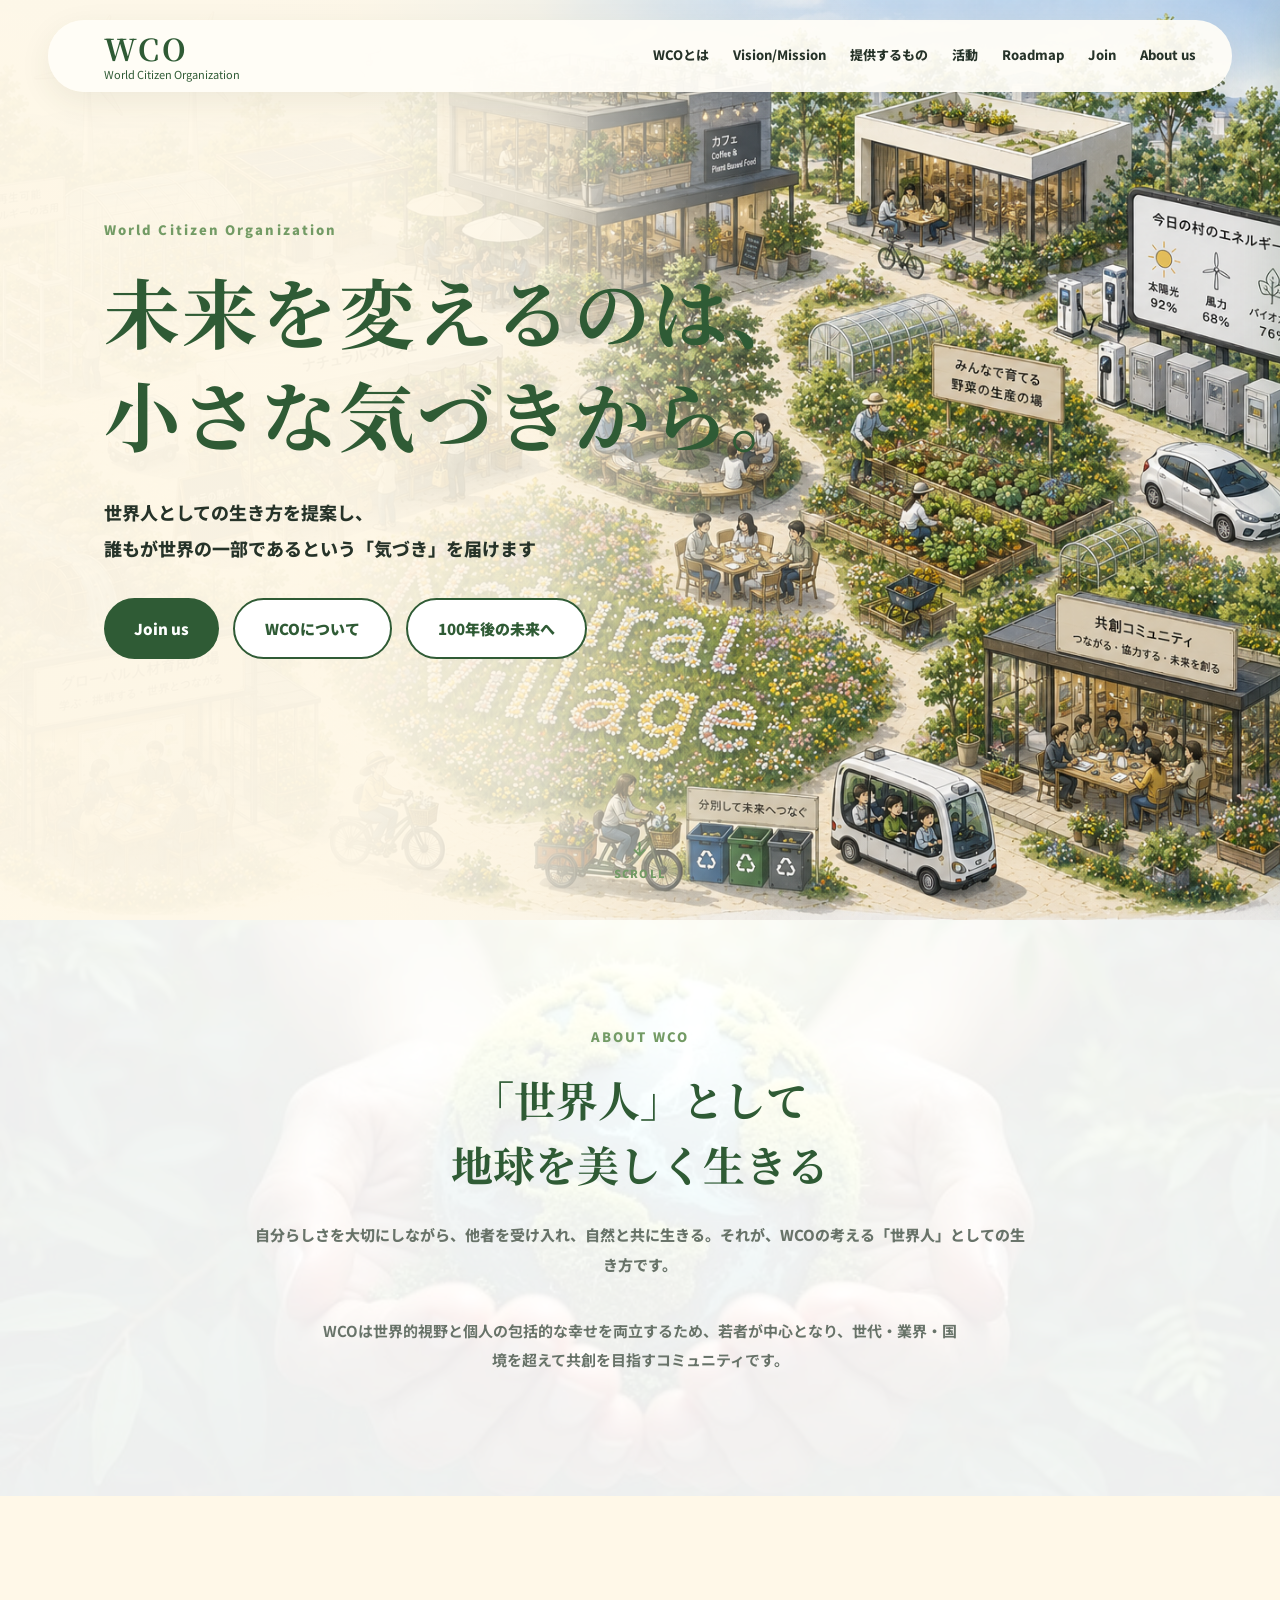
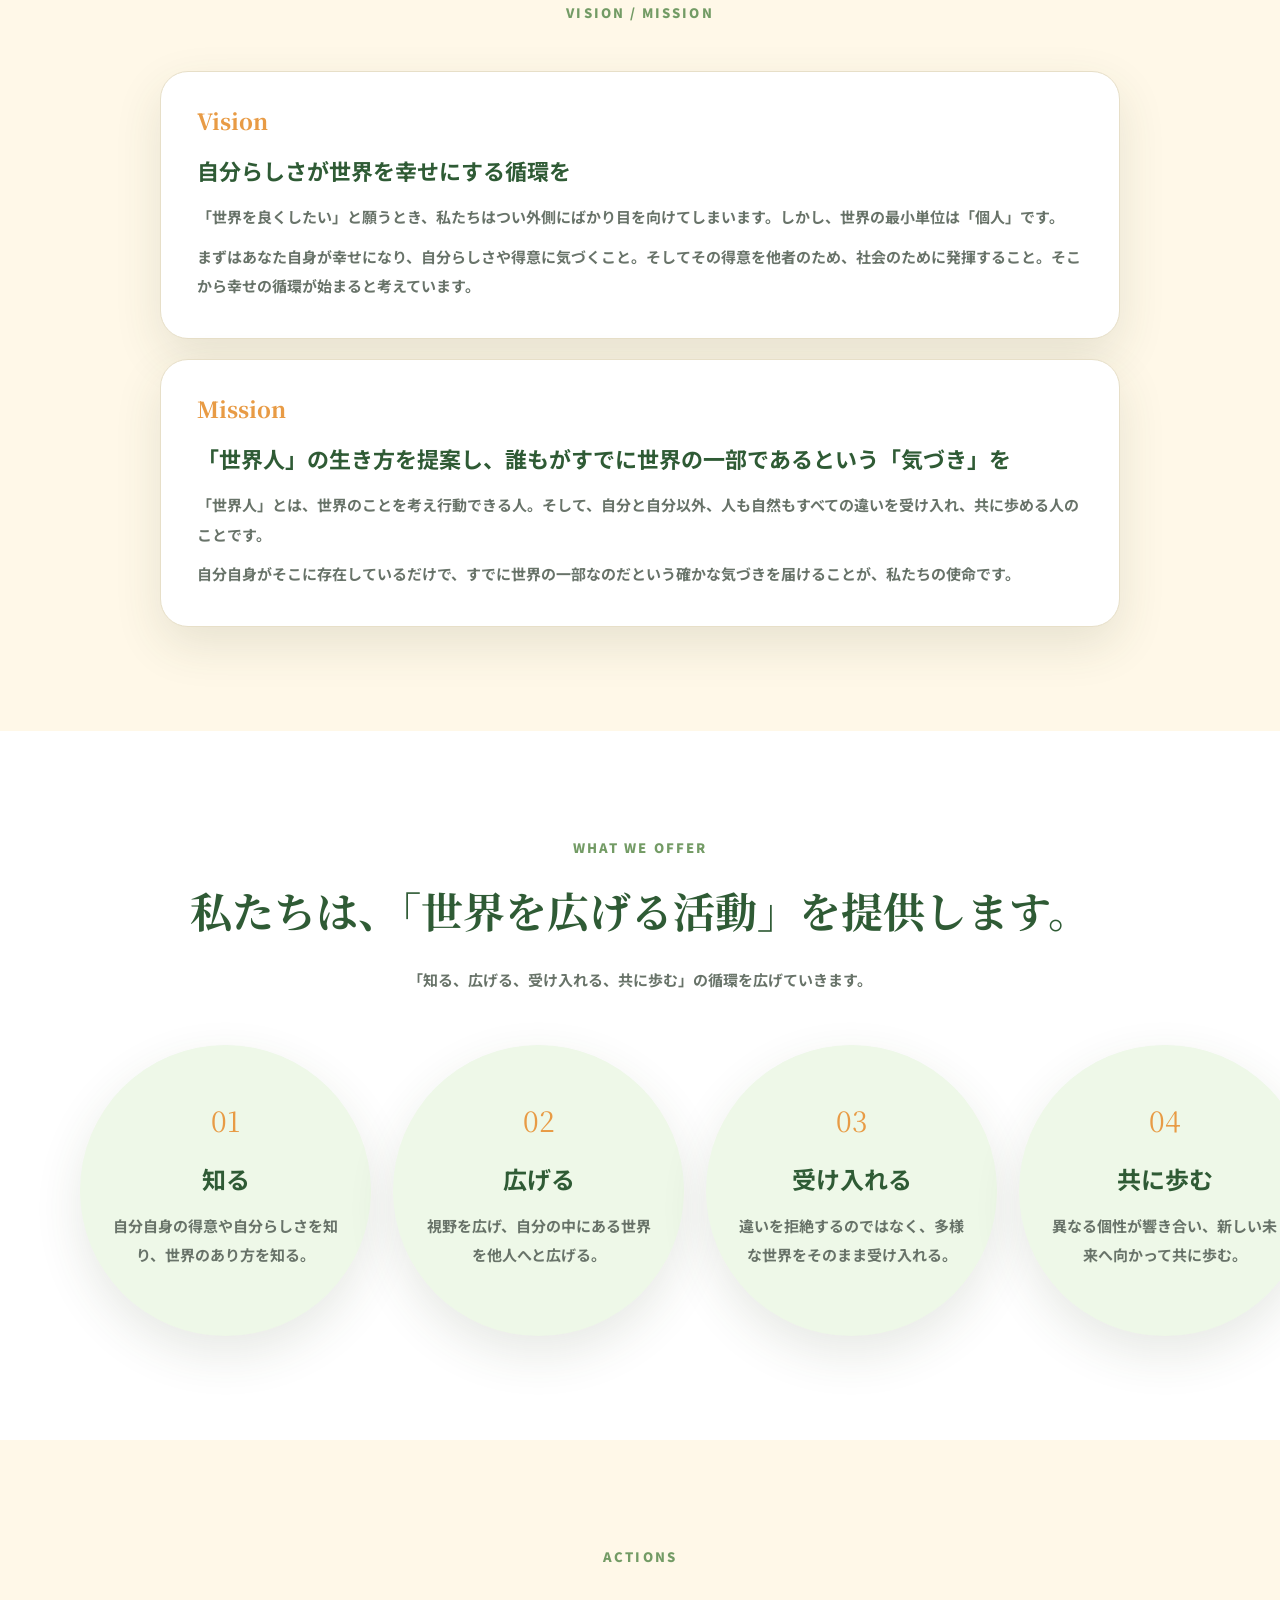
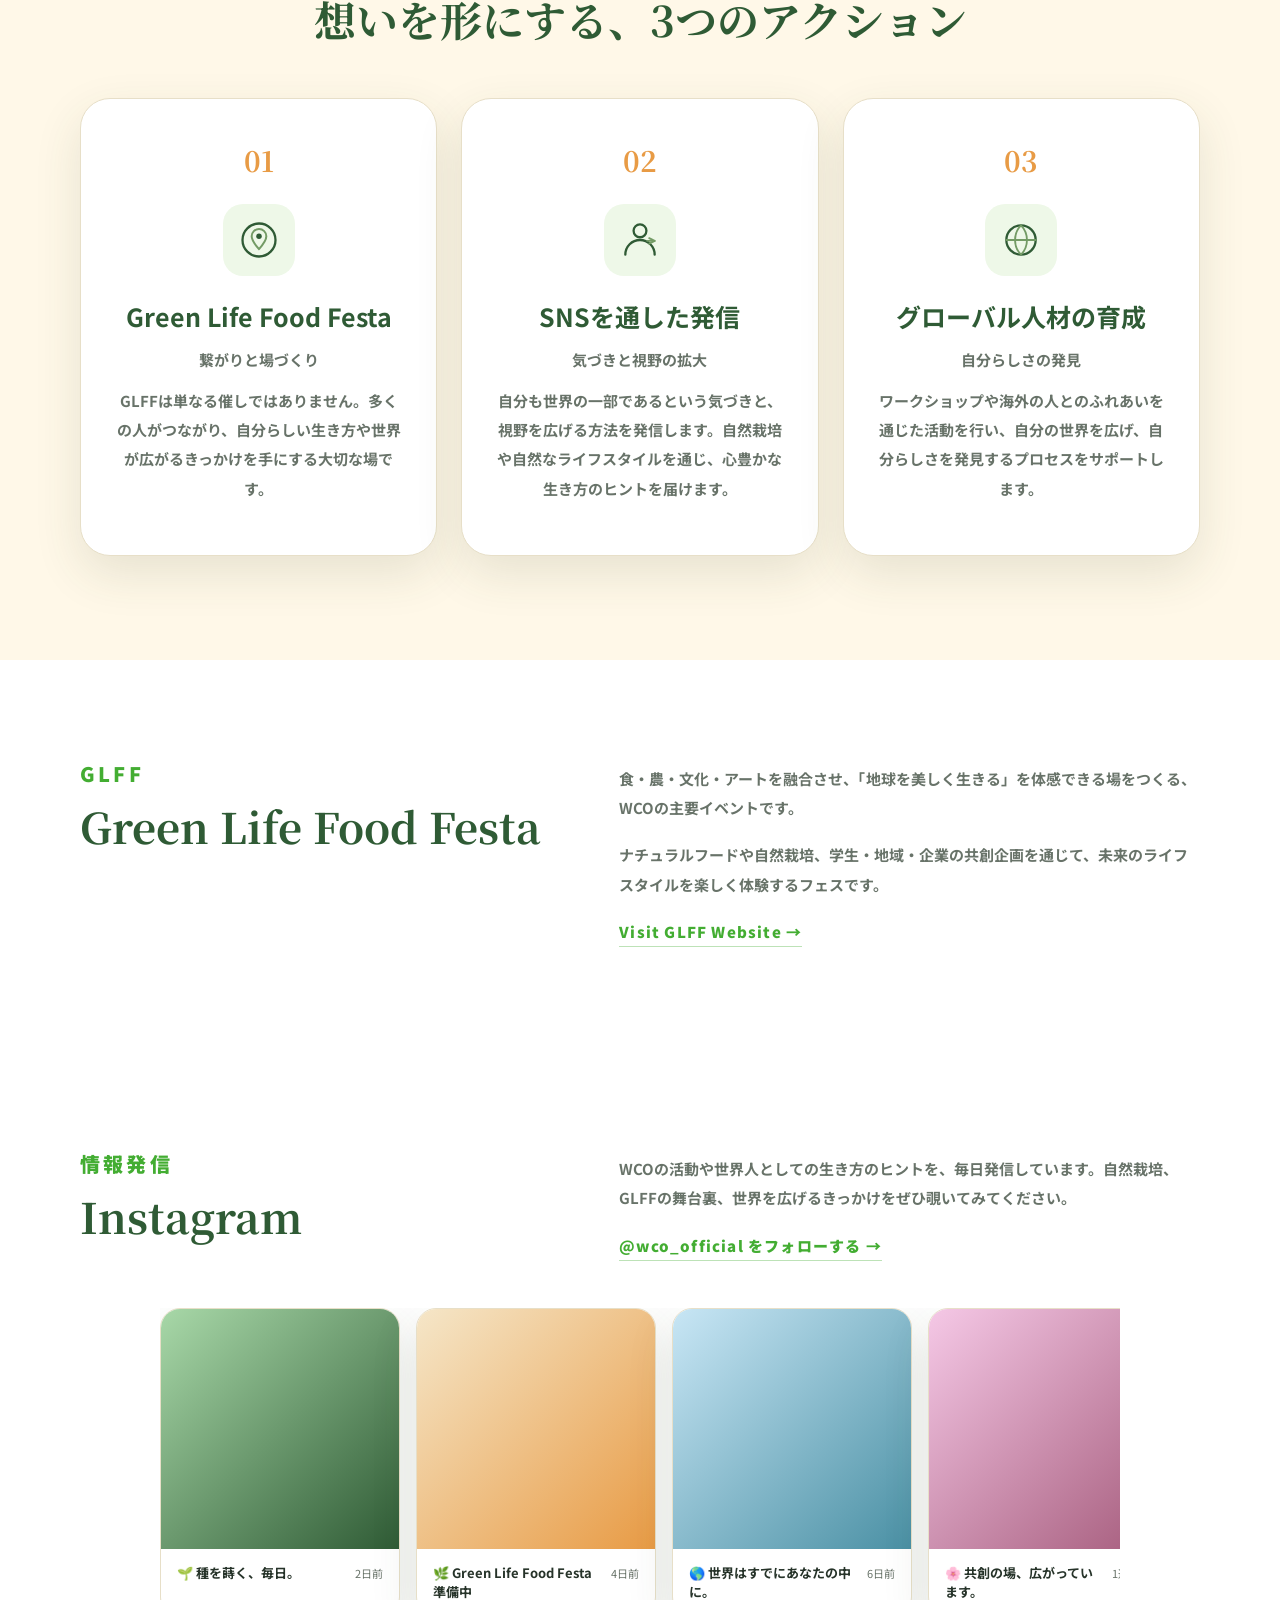
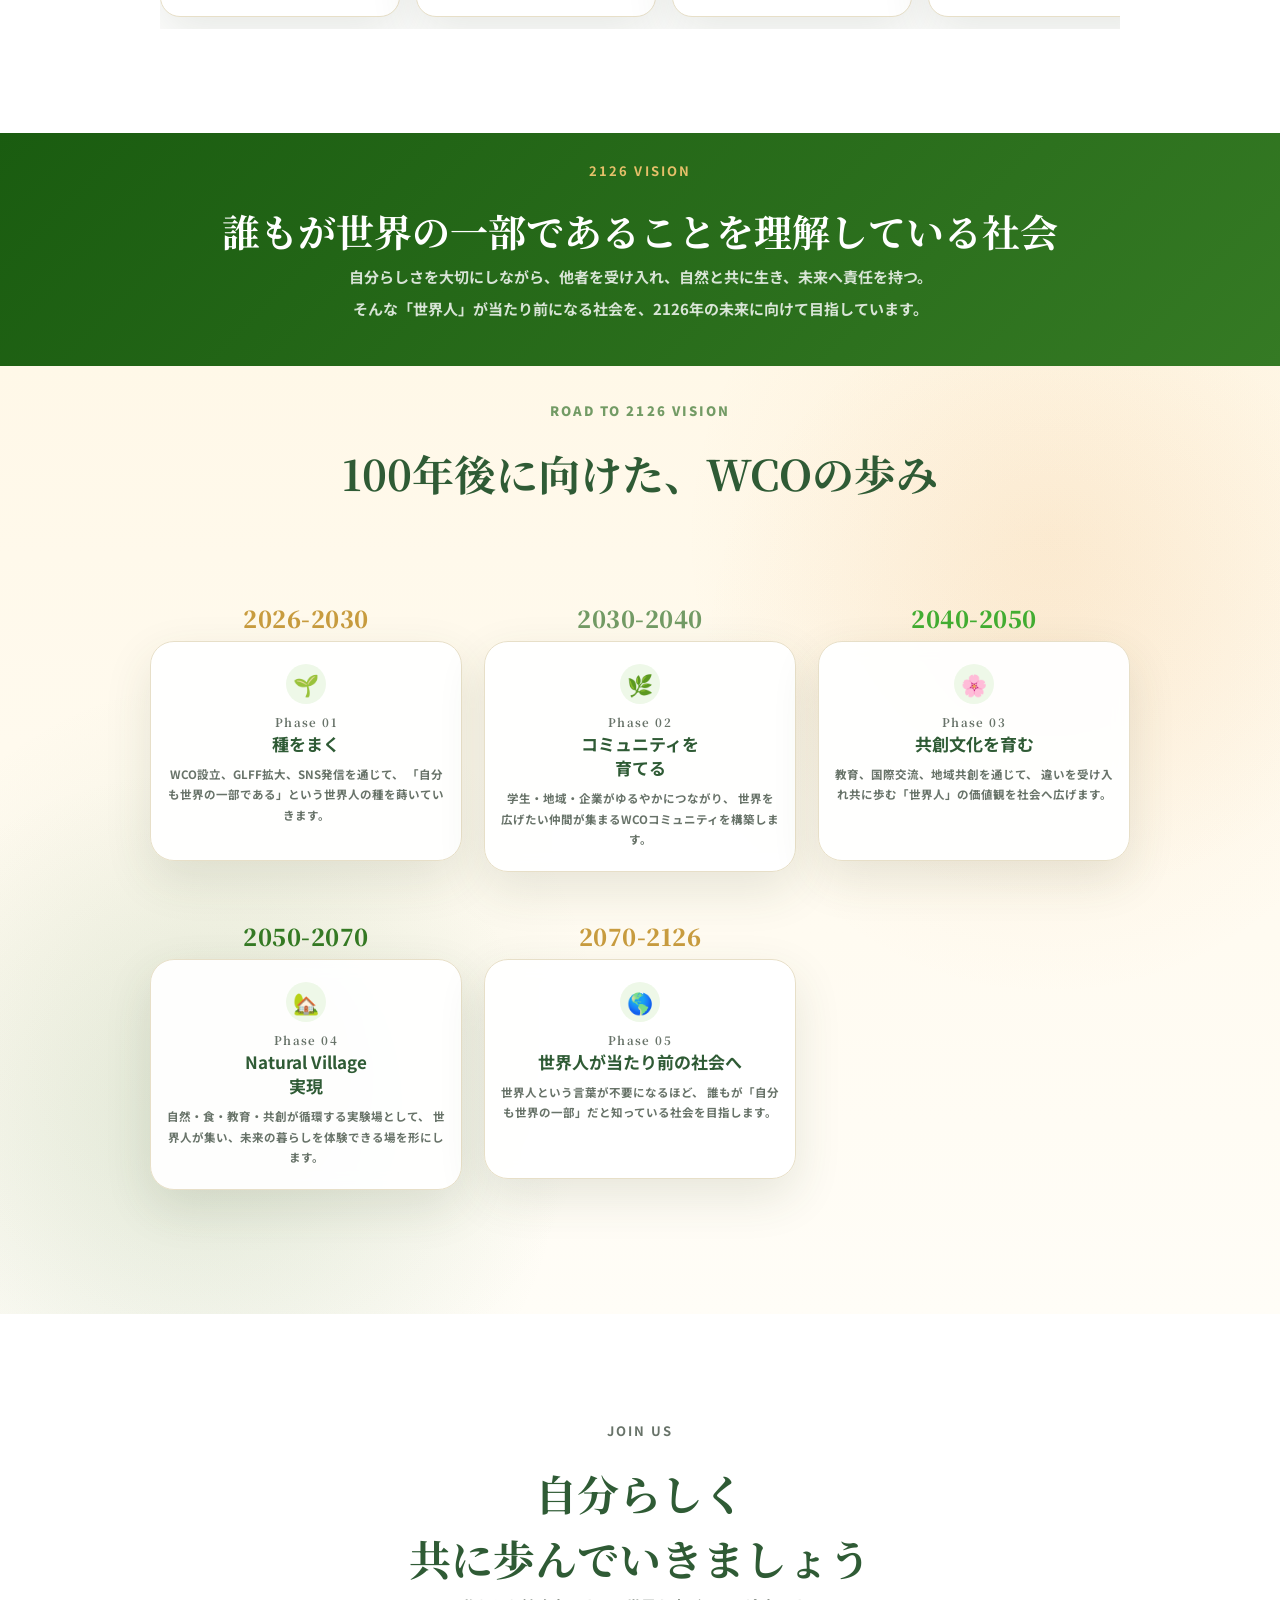
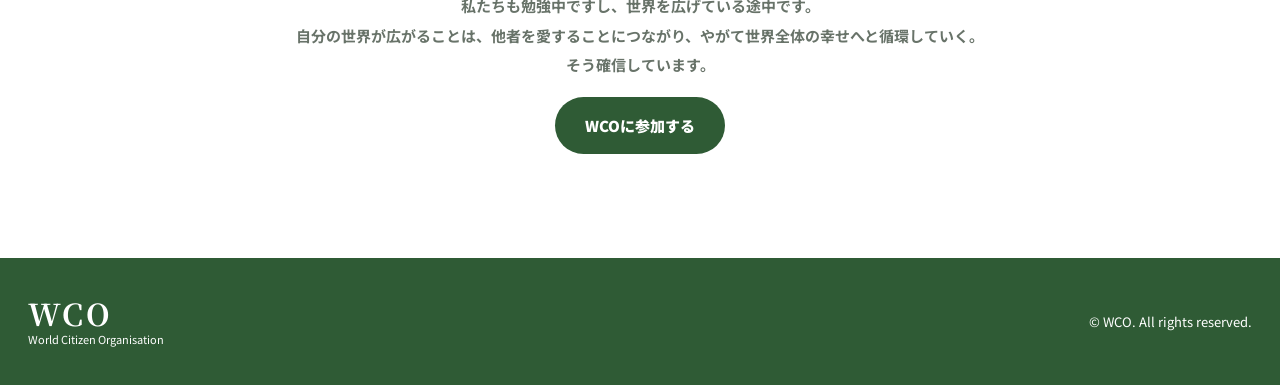
==== prod/index.html @ 05d3c308 "fix: JoinセクションのWCOに参加するボタンをmembership.htmlに修正 Co-Authored-By: Claude Sonnet 4.6 <noreply@anthropic.c" ====
<!DOCTYPE html>
<html lang="ja">
<head>
<meta charset="UTF-8"><meta name="viewport" content="width=device-width,initial-scale=1.0">
<title>一般社団法人WCO</title>
<link rel="preconnect" href="https://fonts.googleapis.com">
<link rel="preconnect" href="https://fonts.gstatic.com" crossorigin>
<link href="https://fonts.googleapis.com/css2?family=Noto+Sans+JP:wght@400;700;900&family=Noto+Serif+JP:wght@400;700;900&display=swap" rel="stylesheet">
<link rel="stylesheet" href="style.css">
</head>
<body>
<div id="loader" role="status" aria-label="読み込み中">
  <div class="loader-inner">
    <div class="loader-wco">WCO</div>
    <div class="loader-tagline">World Citizen Organization</div>
    <div class="loader-track"><div class="loader-fill"></div></div>
  </div>
</div>
<header><div class="header-inner"><a class="brand"><b>WCO</b><span>World Citizen Organization</span></a><nav><a href="#about">WCOとは</a><a href="#mvv">Vision/Mission</a><a href="#cycle">提供するもの</a><a href="#actions">活動</a><a href="#road100">Roadmap</a><a href="#join">Join</a><a href="organization.html">About us</a></nav><button class="menu-btn" aria-label="メニューを開く" onclick="toggleMenu()"><span></span><span></span><span></span></button></div></header>
<div class="side-overlay" onclick="toggleMenu()"></div>
<aside class="side-menu">
  <button class="side-close" aria-label="閉じる" onclick="toggleMenu()">✕</button>
  <div class="side-brand"><b>WCO</b><span>World Citizen Organisation</span></div>
  <nav class="side-nav">
    <a href="#about" onclick="toggleMenu()">WCOとは</a>
    <a href="#mvv" onclick="toggleMenu()">Vision / Mission</a>
    <a href="#cycle" onclick="toggleMenu()">提供するもの</a>
    <a href="#actions" onclick="toggleMenu()">活動</a>
    <a href="#road100" onclick="toggleMenu()">Roadmap</a>
    <a href="#join" onclick="toggleMenu()">Join</a>
    <a href="organization.html" onclick="toggleMenu()">About us</a>
    <a href="membership.html" class="side-join-btn">Join us →</a>
  </nav>
</aside>
<main>
<section class="hero"><div class="hero-bg"></div><div class="hero-content"><p class="eyebrow hero-anim" style="animation-delay:.1s">World Citizen Organization</p><h1 class="hero-anim" style="animation-delay:.3s">未来を変えるのは、<br>小さな気づきから。</h1><p class="lead hero-anim" style="animation-delay:.55s">世界人としての生き方を提案し、<br>誰もが世界の一部であるという「気づき」を届けます</p><div class="hero-actions hero-anim" style="animation-delay:.75s"><a class="btn primary" href="membership.html">Join us</a><a class="btn secondary" href="#about">WCOについて</a><a class="btn secondary" href="#vision2125">100年後の未来へ</a></div></div>
<div class="scroll-hint" aria-hidden="true"><svg viewBox="0 0 20 20" fill="none" xmlns="http://www.w3.org/2000/svg"><path d="M10 4v12M5 11l5 5 5-5" stroke="currentColor" stroke-width="2" stroke-linecap="round" stroke-linejoin="round"/></svg>SCROLL</div></section>

<section id="about" class="section about"><div class="container narrow"><p class="label center fade-up">ABOUT WCO</p><h2 class="center-title fade-up" data-delay="1">「世界人」として<br>地球を美しく生きる</h2><p class="about-sub fade-up" data-delay="2">自分らしさを大切にしながら、他者を受け入れ、自然と共に生きる。それが、WCOの考える「世界人」としての生き方です。</p><div class="about-body text fade-up" data-delay="3"><p>WCOは世界的視野と個人の包括的な幸せを両立するため、若者が中心となり、世代・業界・国境を超えて共創を目指すコミュニティです。</p></div></div></section>

<section id="mvv" class="section mvv"><div class="container"><p class="label center fade-up">VISION / MISSION</p><div class="mvv-grid">
<article class="fade-up" data-delay="1"><span>Vision</span><h3>自分らしさが世界を幸せにする循環を</h3><p>「世界を良くしたい」と願うとき、私たちはつい外側にばかり目を向けてしまいます。しかし、世界の最小単位は「個人」です。</p><p>まずはあなた自身が幸せになり、自分らしさや得意に気づくこと。そしてその得意を他者のため、社会のために発揮すること。そこから幸せの循環が始まると考えています。</p></article>
<article class="fade-up" data-delay="2"><span>Mission</span><h3>「世界人」の生き方を提案し、誰もがすでに世界の一部であるという「気づき」を</h3><p>「世界人」とは、世界のことを考え行動できる人。そして、自分と自分以外、人も自然もすべての違いを受け入れ、共に歩める人のことです。</p><p>自分自身がそこに存在しているだけで、すでに世界の一部なのだという確かな気づきを届けることが、私たちの使命です。</p></article>
</div></div></section>

<section id="cycle" class="section cycle"><div class="container"><p class="label center fade-up">WHAT WE OFFER</p><h2 class="center-title fade-up" data-delay="1">私たちは、「世界を広げる活動」を提供します。</h2><p class="center-lead fade-up" data-delay="2">「知る、広げる、受け入れる、共に歩む」の循環を広げていきます。</p><div class="cycle-grid">
<article class="fade-up" data-delay="1"><span>01</span><h3>知る</h3><p>自分自身の得意や自分らしさを知り、世界のあり方を知る。</p></article>
<article class="fade-up" data-delay="2"><span>02</span><h3>広げる</h3><p>視野を広げ、自分の中にある世界を他人へと広げる。</p></article>
<article class="fade-up" data-delay="3"><span>03</span><h3>受け入れる</h3><p>違いを拒絶するのではなく、多様な世界をそのまま受け入れる。</p></article>
<article class="fade-up" data-delay="4"><span>04</span><h3>共に歩む</h3><p>異なる個性が響き合い、新しい未来へ向かって共に歩む。</p></article>
</div></div></section>

<section id="actions" class="section actions"><div class="container"><p class="label center fade-up">ACTIONS</p><h2 class="center-title fade-up" data-delay="1">想いを形にする、3つのアクション</h2><div class="action-list">
<article class="fade-up" data-delay="1"><b>01</b><div class="action-icon"><svg viewBox="0 0 48 48" fill="none" xmlns="http://www.w3.org/2000/svg"><path d="M24 6C14.059 6 6 14.059 6 24s8.059 18 18 18 18-8.059 18-18S33.941 6 24 6z" stroke="#2f5b35" stroke-width="2.5"/><path d="M16 20c0-4.418 3.582-8 8-8s8 3.582 8 8c0 5-8 14-8 14S16 25 16 20z" stroke="#739b65" stroke-width="2.2" stroke-linejoin="round"/><circle cx="24" cy="20" r="3" fill="#2f5b35"/></svg></div><div><h3>Green Life Food Festa</h3><p class="sub">繋がりと場づくり</p><p>GLFFは単なる催しではありません。多くの人がつながり、自分らしい生き方や世界が広がるきっかけを手にする大切な場です。</p></div></article>
<article class="fade-up" data-delay="2"><b>02</b><div class="action-icon"><svg viewBox="0 0 48 48" fill="none" xmlns="http://www.w3.org/2000/svg"><circle cx="24" cy="14" r="7" stroke="#2f5b35" stroke-width="2.5"/><path d="M8 40c0-8.837 7.163-16 16-16s16 7.163 16 16" stroke="#2f5b35" stroke-width="2.5" stroke-linecap="round"/><path d="M34 22l6 3-6 3" stroke="#739b65" stroke-width="2" stroke-linecap="round" stroke-linejoin="round"/><path d="M40 25h-8" stroke="#739b65" stroke-width="2" stroke-linecap="round"/></svg></div><div><h3>SNSを通した発信</h3><p class="sub">気づきと視野の拡大</p><p>自分も世界の一部であるという気づきと、視野を広げる方法を発信します。自然栽培や自然なライフスタイルを通じ、心豊かな生き方のヒントを届けます。</p></div></article>
<article class="fade-up" data-delay="3"><b>03</b><div class="action-icon"><svg viewBox="0 0 48 48" fill="none" xmlns="http://www.w3.org/2000/svg"><circle cx="24" cy="24" r="16" stroke="#2f5b35" stroke-width="2.5"/><path d="M8 24h32M24 8c-4 4-6.5 9.7-6.5 16S20 36 24 40M24 8c4 4 6.5 9.7 6.5 16S28 36 24 40" stroke="#739b65" stroke-width="2" stroke-linecap="round"/></svg></div><div><h3>グローバル人材の育成</h3><p class="sub">自分らしさの発見</p><p>ワークショップや海外の人とのふれあいを通じた活動を行い、自分の世界を広げ、自分らしさを発見するプロセスをサポートします。</p></div></article>
</div></div></section>

<section id="glff" class="section glff"><div class="container split"><div class="fade-up"><p class="big">GLFF</p><h2>Green Life Food Festa</h2></div><div class="text fade-up" data-delay="1"><p>食・農・文化・アートを融合させ、「地球を美しく生きる」を体感できる場をつくる、WCOの主要イベントです。</p><p>ナチュラルフードや自然栽培、学生・地域・企業の共創企画を通じて、未来のライフスタイルを楽しく体験するフェスです。</p><a class="text-link" href="https://greenlifefoodfesta.com/" target="_blank" rel="noopener">Visit GLFF Website →</a></div></div></section>


<section id="instagram" class="section instagram">
  <div class="container split" style="margin-bottom:48px">
    <div class="fade-up">
      <p class="big">情報発信</p>
      <h2>Instagram</h2>
    </div>
    <div class="text fade-up" data-delay="1">
      <p>WCOの活動や世界人としての生き方のヒントを、毎日発信しています。自然栽培、GLFFの舞台裏、世界を広げるきっかけをぜひ覗いてみてください。</p>
      <a class="text-link" href="https://www.instagram.com/wco_official/" target="_blank" rel="noopener">@wco_official をフォローする →</a>
    </div>
  </div>
  <div class="container">
    <div class="insta-feed">

      <!-- ▼ LightWidget 本番用（ウィジェットID取得後にコメントアウトを外してデモを削除）
      <script src="https://cdn.lightwidget.com/widgets/lightwidget.js" integrity="sha384-9wInHiok811QaSQzII98YZ69BE3gST7Rq6dkvCZ7nbFAf8/DT1kviM49AFOUvkKt" crossorigin="anonymous"></script>
      <iframe src="//lightwidget.com/widgets/YOUR_WIDGET_ID.html" scrolling="no" allowtransparency="true" class="lightwidget-widget" style="width:100%;border:0;overflow:hidden;"></iframe>
      ▲ LightWidget 本番用 -->

      <!-- ▼ デモ表示（本番に切り替えたら削除） -->
      <div class="insta-demo">
        <div class="insta-carousel">
          <article class="insta-post" style="--bg:linear-gradient(135deg,#a8d8a8 0%,#2f5b35 100%)">
            <div class="insta-img"></div>
            <div class="insta-meta"><span>🌱 種を蒔く、毎日。</span><small>2日前</small></div>
          </article>
          <article class="insta-post" style="--bg:linear-gradient(135deg,#f5e6c8 0%,#e89b45 100%)">
            <div class="insta-img"></div>
            <div class="insta-meta"><span>🌿 Green Life Food Festa 準備中</span><small>4日前</small></div>
          </article>
          <article class="insta-post" style="--bg:linear-gradient(135deg,#c8e6f5 0%,#4a90a4 100%)">
            <div class="insta-img"></div>
            <div class="insta-meta"><span>🌎 世界はすでにあなたの中に。</span><small>6日前</small></div>
          </article>
          <article class="insta-post" style="--bg:linear-gradient(135deg,#f5c8e6 0%,#a45a7a 100%)">
            <div class="insta-img"></div>
            <div class="insta-meta"><span>🌸 共創の場、広がっています。</span><small>1週間前</small></div>
          </article>
          <article class="insta-post" style="--bg:linear-gradient(135deg,#e8f5c8 0%,#739b65 100%)">
            <div class="insta-img"></div>
            <div class="insta-meta"><span>🏡 Natural Village、構想中。</span><small>10日前</small></div>
          </article>
        </div>
      </div>
      <!-- ▲ デモ表示 -->

    </div>
  </div>
</section>



<section id="vision2125" class="vision2125"><div class="container narrow"><p class="label center fade-up">2126 VISION</p><h2 class="fade-up" data-delay="1">誰もが世界の一部であることを理解している社会</h2><p class="fade-up" data-delay="2">自分らしさを大切にしながら、他者を受け入れ、自然と共に生き、未来へ責任を持つ。<br>そんな「世界人」が当たり前になる社会を、2126年の未来に向けて目指しています。</p></div></section>

<section id="road100" class="section road100 tree-roadmap">
  <div class="container">
    <p class="label center fade-up">ROAD TO 2126 VISION</p>
    <h2 class="center-title fade-up" data-delay="1">100年後に向けた、WCOの歩み</h2>
    <p class="center-lead fade-up" data-delay="2">
      WCOは、世界人という考え方が特別ではなく、
      誰もが自然に世界とつながって生きる社会を目指します
    </p>

    <div class="tree-timeline phase5" aria-label="WCO Road to 2126 Vision">
      <div class="tree-trunk" aria-hidden="true"></div>

      <article class="tree-step seed fade-up" data-delay="1">
        <div class="tree-period">2026-2030</div>
        <div class="tree-card">
          <span class="tree-icon">🌱</span>
          <p class="tree-phase">Phase 01</p>
          <h3>種をまく</h3>
          <p>
            WCO設立、GLFF拡大、SNS発信を通じて、
            「自分も世界の一部である」という世界人の種を蒔いていきます。
          </p>
        </div>
      </article>

      <article class="tree-step sprout fade-up" data-delay="2">
        <div class="tree-period">2030-2040</div>
        <div class="tree-card">
          <span class="tree-icon">🌿</span>
          <p class="tree-phase">Phase 02</p>
          <h3>コミュニティを<br>育てる</h3>
          <p>
            学生・地域・企業がゆるやかにつながり、
            世界を広げたい仲間が集まるWCOコミュニティを構築します。
          </p>
        </div>
      </article>

      <article class="tree-step bloom fade-up" data-delay="3">
        <div class="tree-period">2040-2050</div>
        <div class="tree-card">
          <span class="tree-icon">🌸</span>
          <p class="tree-phase">Phase 03</p>
          <h3>共創文化を育む</h3>
          <p>
            教育、国際交流、地域共創を通じて、
            違いを受け入れ共に歩む「世界人」の価値観を社会へ広げます。
          </p>
        </div>
      </article>

      <article class="tree-step village fade-up" data-delay="4">
        <div class="tree-period">2050-2070</div>
        <div class="tree-card">
          <span class="tree-icon">🏡</span>
          <p class="tree-phase">Phase 04</p>
          <h3>Natural Village<br>実現</h3>
          <p>
            自然・食・教育・共創が循環する実験場として、
            世界人が集い、未来の暮らしを体験できる場を形にします。
          </p>
        </div>
      </article>

      <article class="tree-step fruit fade-up" data-delay="5">
        <div class="tree-period">2070-2126</div>
        <div class="tree-card">
          <span class="tree-icon">🌎</span>
          <p class="tree-phase">Phase 05</p>
          <h3>世界人が当たり前の社会へ</h3>
          <p>
            世界人という言葉が不要になるほど、
            誰もが「自分も世界の一部」だと知っている社会を目指します。
          </p>
        </div>
      </article>
    </div>
  </div>
</section>

<section id="join" class="section join"><div class="container narrow"><p class="label center fade-up">JOIN US</p><h2 class="fade-up" data-delay="1">自分らしく<br>共に歩んでいきましょう</h2><p>私たちも勉強中ですし、世界を広げている途中です。<br>自分の世界が広がることは、他者を愛することにつながり、やがて世界全体の幸せへと循環していく。<br>そう確信しています。</p><a href="membership.html" class="btn primary">WCOに参加する</a></div></section>
</main><footer><div class="brand"><b>WCO</b><span>World Citizen Organisation</span></div><p>© WCO. All rights reserved.</p></footer>
<script>
function toggleMenu(){
  const menu=document.querySelector('.side-menu');
  const overlay=document.querySelector('.side-overlay');
  const isOpen=menu.classList.toggle('open');
  overlay.classList.toggle('open',isOpen);
  document.body.style.overflow=isOpen?'hidden':'';
}

// Page loader
(function(){
  var MIN_MS = 2000;
  var start = Date.now();
  function hideLoader(){
    var elapsed = Date.now() - start;
    var wait = Math.max(0, MIN_MS - elapsed);
    setTimeout(function(){
      var el = document.getElementById('loader');
      if(el) el.classList.add('done');
    }, wait);
  }
  if(document.readyState === 'complete'){
    hideLoader();
  } else {
    window.addEventListener('load', hideLoader);
  }
})();

// Scroll fade-in
const fadeObserver=new IntersectionObserver((entries)=>{
  entries.forEach(e=>{
    if(e.isIntersecting){
      e.target.classList.add('visible');
      fadeObserver.unobserve(e.target);
    }
  });
},{threshold:0.1,rootMargin:'0px 0px -40px 0px'});
document.querySelectorAll('.fade-up').forEach(el=>fadeObserver.observe(el));
</script>
</body></html>
---- prod/style.css ----
@charset "UTF-8";:root{--green:#2f5b35;--green2:#739b65;--mint:#eef8e8;--cream:#fff8e8;--paper:#fffdf7;--orange:#e89b45;--text:#263329;--muted:#687369;--line:#e7dfc8;--shadow:0 18px 48px rgba(58,72,44,.12)}*{box-sizing:border-box}html{scroll-behavior:smooth;overflow-x:hidden}body{margin:0;overflow-x:hidden;color:var(--text);background:var(--paper);font-family:"Noto Sans JP","Hiragino Sans","Yu Gothic",sans-serif;font-size:15px;line-height:1.95}a{text-decoration:none;color:inherit}p{margin:0 0 18px}header{position:fixed;inset:0 0 auto;z-index:20;padding:20px 48px}.header-inner{max-width:1440px;margin:auto;height:72px;padding:0 36px 0 56px;border-radius:999px;background:rgba(255,253,247,.94);box-shadow:0 10px 32px rgba(45,60,36,.08);display:flex;align-items:center;justify-content:space-between}.brand{display:flex;flex-direction:column;line-height:1;color:var(--green)}.brand b{font-family:"Noto Serif JP","Hiragino Mincho ProN","Yu Mincho",serif;font-size:30px;letter-spacing:.08em}.brand span{font-size:11px;margin-top:6px}nav{display:flex;gap:24px;font-size:13px;font-weight:800}.hero{min-height:920px;padding-bottom:140px;position:relative;display:flex;align-items:center;overflow:hidden;background:var(--cream)}.hero-bg{position:absolute;right:0;top:0;bottom:0;width:100%;background:url("assets/hero.jpg") center/cover no-repeat}.hero-bg:after{content:"";position:absolute;inset:0;background:linear-gradient(90deg,rgba(255,248,232,.97) 0%,rgba(255,248,232,.96) 28%,rgba(255,248,232,.82) 42%,rgba(255,248,232,.15) 58%,rgba(255,248,232,0) 70%)}.hero-content{position:relative;z-index:2;width:min(760px,calc(100% - 48px));margin-left:max(104px,calc((100% - 1536px)/2 + 104px));padding-top:96px}.eyebrow,.label{color:var(--green2);font-weight:900;letter-spacing:.16em;font-size:13px}.hero h1{font-family:"Noto Serif JP","Hiragino Mincho ProN","Yu Mincho",serif;color:var(--green);font-size:76px;line-height:1.35;letter-spacing:.03em;margin:14px 0 28px}.lead{font-size:18px;font-weight:800;line-height:2;max-width:650px}.hero-actions{display:flex;gap:14px;flex-wrap:wrap;margin-top:32px}.btn{display:inline-flex;align-items:center;justify-content:center;border-radius:999px;padding:14px 30px;font-weight:900}.primary{background:var(--green);color:#fff}.secondary{background:#fff;color:var(--green);border:2px solid var(--green)}.section{padding:104px 24px}.container{max-width:1120px;margin:auto}.narrow{max-width:780px;text-align:center}.center{text-align:center}.center-title{text-align:center;font-family:"Noto Serif JP","Hiragino Mincho ProN","Yu Mincho",serif;color:var(--green);font-size:42px;line-height:1.55;margin:8px 0 22px}.center-lead{text-align:center;max-width:760px;margin:0 auto 50px;color:var(--muted);font-weight:700}.split{display:grid;grid-template-columns:.9fr 1.1fr;gap:64px;align-items:start}h2{font-family:"Noto Serif JP","Hiragino Mincho ProN","Yu Mincho",serif;color:var(--green);font-size:42px;line-height:1.55;margin:10px 0 0}.text{color:var(--muted);font-weight:700}.about,.cycle,.glff,.join,.instagram{background:#fff}.about{position:relative;overflow:hidden}.about::before{content:"";position:absolute;inset:0;background:url("assets/Earth.jpg") center/cover no-repeat;opacity:.07;z-index:0;pointer-events:none}.about .container{position:relative;z-index:1}.about-sub{text-align:center;font-size:15px;font-weight:800;color:var(--muted);line-height:2;margin:0 auto 36px}.about-body{max-width:640px;margin:0 auto;text-align:center}.about-body p{font-size:15px;font-weight:700;color:var(--muted)}.mvv,.actions,.road100{background:var(--cream)}.road100.section{padding-top:32px}.road100 .center-lead{margin-bottom:12px}.mvv-grid{display:grid;grid-template-columns:1fr;gap:20px;margin-top:46px;max-width:960px;margin-left:auto;margin-right:auto}.mvv-grid article{background:#fff;border:1px solid var(--line);border-radius:28px;padding:28px 36px;box-shadow:var(--shadow)}.mvv-grid span{color:var(--orange);font-family:"Noto Serif JP","Hiragino Mincho ProN","Yu Mincho",serif;font-size:22px;font-weight:800}.mvv-grid h3{color:var(--green);font-size:22px;line-height:1.6;margin:10px 0 14px}.mvv-grid p{color:var(--muted);font-weight:700;margin-bottom:10px}.cycle-grid{display:grid;grid-template-columns:repeat(4,1fr);gap:22px}.cycle-grid article{background:var(--mint);border-radius:50%;aspect-ratio:1;padding:34px 28px;display:flex;flex-direction:column;align-items:center;justify-content:center;text-align:center;box-shadow:var(--shadow)}.cycle-grid span,.action-list b{color:var(--orange);font-family:"Noto Serif JP","Hiragino Mincho ProN","Yu Mincho",serif;font-size:28px}.cycle-grid h3{color:var(--green);font-size:24px;margin:8px 0}.cycle-grid p{font-size:15px;color:var(--muted);font-weight:700}.action-list{display:grid;grid-template-columns:repeat(3,1fr);gap:24px;margin-top:46px}.action-list article{background:#fff;border:1px solid var(--line);border-radius:30px;padding:34px;display:flex;flex-direction:column;align-items:center;text-align:center;gap:16px;box-shadow:var(--shadow)}.action-icon{display:flex;align-items:center;justify-content:center;width:72px;height:72px;border-radius:20px;background:var(--mint);flex-shrink:0}.action-icon svg{width:44px;height:44px}.action-list h3{font-size:25px;color:var(--green);margin:0}.sub{color:var(--orange);font-weight:900;margin:4px 0 12px}.action-list p{color:var(--muted);font-weight:700}.insta-demo{overflow:hidden}.insta-carousel{display:flex;gap:16px;overflow-x:auto;scroll-snap-type:x mandatory;padding-bottom:12px;-webkit-overflow-scrolling:touch}.insta-carousel::-webkit-scrollbar{height:4px}.insta-carousel::-webkit-scrollbar-track{background:var(--mint);border-radius:999px}.insta-carousel::-webkit-scrollbar-thumb{background:var(--green2);border-radius:999px}.insta-post{flex:0 0 240px;scroll-snap-align:start;border-radius:20px;overflow:hidden;box-shadow:var(--shadow);background:#fff;border:1px solid var(--line)}.insta-img{height:240px;background:var(--bg)}.insta-meta{padding:14px 16px;display:flex;justify-content:space-between;align-items:flex-start;gap:8px}.insta-meta span{font-size:13px;font-weight:700;color:var(--text);line-height:1.5}.insta-meta small{font-size:11px;color:var(--muted);white-space:nowrap;flex-shrink:0}.insta-link{display:inline-flex;align-items:center;gap:8px;margin:0 auto 40px;padding:12px 28px;border-radius:999px;border:2px solid var(--green);color:var(--green);font-weight:900;font-size:14px;letter-spacing:.06em;transition:background .2s,color .2s}.insta-link:hover{background:var(--green);color:#fff}.insta-feed{max-width:960px;margin:0 auto}.big{color:#43ad32;font-size:20px;line-height:1;letter-spacing:.16em;font-weight:900;margin:0 0 8px}.text-link{color:#43ad32;font-weight:900;letter-spacing:.08em;border-bottom:1px solid rgba(67,173,50,.35);padding-bottom:4px}.road-stage{display:grid;grid-template-columns:repeat(6,1fr);gap:18px;margin-top:68px;position:relative}.road-stage:before{content:"";position:absolute;left:7%;right:7%;top:-28px;height:3px;background:linear-gradient(90deg,#43ad32,#357a24,#1a5c10,#c89c3f);opacity:.45;border-radius:999px}.road-stage article{position:relative;background:#fff;border:1px solid var(--line);border-radius:24px;min-height:240px;padding:30px 20px;text-align:center;box-shadow:var(--shadow)}.road-stage article:before{content:"";position:absolute;top:-43px;left:50%;transform:translateX(-50%);width:24px;height:24px;border-radius:50%;background:#fff;border:4px solid #43ad32}.road-stage article:nth-child(even){transform:translateY(34px)}.road-stage span{display:block;color:#43ad32;font-family:"Noto Serif JP","Hiragino Mincho ProN","Yu Mincho",serif;font-size:34px;font-weight:900;margin-bottom:14px}.road-stage h3{color:var(--green);font-size:18px;line-height:1.5;margin:0 0 12px}.road-stage p{font-size:15px;color:var(--muted);font-weight:700}.vision2125{scroll-margin-top:120px;padding:24px 24px;background:linear-gradient(135deg,#1a5c10 0%,#357a24 100%);color:#fff}.vision2125 .label{color:#e6c06a}.vision2125 .narrow{max-width:960px}.vision2125 h2{color:#fff;font-size:38px;text-align:center;white-space:nowrap}.vision2125 p{color:rgba(255,255,255,.82);font-weight:700;line-height:2.1}.scroll-hint{position:absolute;bottom:36px;left:50%;transform:translateX(-50%);display:flex;flex-direction:column;align-items:center;gap:4px;color:var(--green2);font-size:11px;font-weight:900;letter-spacing:.12em;animation:scrollbounce 2.2s ease-in-out infinite;z-index:3}.scroll-hint svg{width:20px;height:20px}@keyframes scrollbounce{0%,100%{transform:translateX(-50%) translateY(0);opacity:.7}50%{transform:translateX(-50%) translateY(8px);opacity:1}}.join h2{text-align:center}.join p{color:var(--muted);font-weight:700}footer{background:var(--green);color:#fff;padding:40px 28px;display:flex;justify-content:space-between;align-items:center}footer .brand{color:#fff}footer p{margin:0;font-size:13px}@media(max-width:980px){nav{display:none}.hero{min-height:720px;align-items:flex-end;padding-bottom:0}.hero-bg{width:100%;height:56%;bottom:auto}.hero-bg:after{background:linear-gradient(180deg,rgba(255,248,232,0),var(--cream) 90%)}.hero-content{margin:0 24px 44px;width:calc(100% - 48px);padding-top:0}.hero h1{font-size:40px}.split,.mvv-grid,.road-stage{grid-template-columns:1fr}.mvv-grid article{padding:24px 20px}.mvv-grid h3{font-size:18px}.cycle-grid{grid-template-columns:1fr 1fr;gap:16px}.cycle-grid article{border-radius:20px;aspect-ratio:auto;min-height:auto;padding:20px 16px}.cycle-grid h3{font-size:16px;margin:6px 0}.cycle-grid span{font-size:22px}.cycle-grid p{font-size:15px;margin:0}.scroll-hint{display:none}.road-stage:before,.road-stage article:before{display:none}.road-stage article:nth-child(even){transform:none}.action-list{grid-template-columns:1fr}.action-icon{width:56px;height:56px}.action-icon svg{width:36px;height:36px}.section{padding:72px 20px}h2,.center-title{font-size:30px}.big{font-size:20px}.vision2125{padding:48px 20px}.vision2125 h2{white-space:normal;font-size:28px}.about-sub{font-size:15px}header{padding:12px 16px}.header-inner{height:60px;padding:0 16px 0 20px}.brand b{font-size:26px}footer{flex-direction:column;gap:18px;text-align:center}}@media(max-width:480px){header{padding:10px 12px}.header-inner{height:52px;padding:0 14px}.brand b{font-size:22px}.brand span{display:none}.hero{min-height:560px}.hero h1{font-size:28px;margin:10px 0 18px}.lead{font-size:15px}.hero-actions{flex-direction:column;gap:10px}.hero-actions .btn{width:100%;justify-content:center}.section{padding:52px 16px}h2,.center-title{font-size:24px;line-height:1.45}.big{font-size:18px}.about-sub{font-size:15px}.mvv-grid article{padding:22px 20px}.action-list article{padding:22px 18px}.cycle-grid{grid-template-columns:1fr 1fr}.cycle-grid h3{font-size:18px}.vision2125{padding:40px 16px}.vision2125 h2{font-size:20px}.vision2125 p{font-size:15px}.insta-post{flex:0 0 190px}.insta-img{height:190px}.join .container{padding:0 4px}.join .btn{width:100%}.tree-timeline.phase5{grid-template-columns:1fr!important;gap:28px!important}.tree-period{font-size:22px!important}.tree-timeline.phase5 .tree-card{min-height:auto!important;padding:18px 14px!important}.tree-timeline.phase5 .tree-card h3{font-size:16px!important}.tree-timeline.phase5 .tree-card p{font-size:15px!important}footer{padding:28px 16px}}

/* ==========================================
   Road to 100 Years - Tree Story Design
   ========================================== */

.tree-roadmap{
  background:
    radial-gradient(circle at 20% 10%, rgba(255,255,255,.72), transparent 28%),
    linear-gradient(180deg,#fff8e8 0%,#fffdf7 100%);
  position:relative;
  overflow:hidden;
}

.tree-roadmap::before{
  content:"";
  position:absolute;
  inset:0;
  background:
    radial-gradient(circle at 18% 72%, rgba(115,155,101,.10), transparent 30%),
    radial-gradient(circle at 82% 30%, rgba(232,155,69,.09), transparent 28%);
  pointer-events:none;
}

.tree-roadmap .container{
  position:relative;
  z-index:1;
}

.tree-timeline{
  position:relative;
  max-width:980px;
  margin:72px auto 0;
  padding:20px 0 80px;
}

.tree-trunk{
  position:absolute;
  top:0;
  bottom:0;
  left:50%;
  width:6px;
  transform:translateX(-50%);
  border-radius:999px;
  background:linear-gradient(180deg,#c89c3f 0%,#739b65 34%,#2f5b35 100%);
  opacity:.42;
}

.tree-step{
  position:relative;
  width:50%;
  min-height:250px;
  display:flex;
  align-items:flex-start;
  margin-bottom:26px;
}

.tree-step::before{
  content:"";
  position:absolute;
  top:34px;
  width:72px;
  height:3px;
  background:rgba(47,91,53,.28);
}

.tree-step::after{
  content:"";
  position:absolute;
  top:20px;
  width:30px;
  height:30px;
  border-radius:50%;
  background:#fffdf7;
  border:5px solid #43ad32;
  box-shadow:0 0 0 9px rgba(255,253,247,.88);
}

.step-left{
  left:0;
  padding-right:78px;
  justify-content:flex-end;
  text-align:right;
}

.step-left::before{
  right:0;
}

.step-left::after{
  right:-15px;
}

.step-right{
  left:50%;
  padding-left:78px;
  justify-content:flex-start;
  text-align:left;
}

.step-right::before{
  left:0;
}

.step-right::after{
  left:-15px;
}

.tree-year{
  position:absolute;
  top:-12px;
  color:#43ad32;
  font-family:"Noto Serif JP","Hiragino Mincho ProN","Yu Mincho",serif;
  font-size:42px;
  font-weight:900;
  letter-spacing:.04em;
  line-height:1;
}

.step-left .tree-year{
  right:100px;
}

.step-right .tree-year{
  left:100px;
}

.tree-card{
  width:min(360px,100%);
  margin-top:54px;
  background:rgba(255,255,255,.92);
  border:1px solid #e7dfc8;
  border-radius:32px;
  padding:32px 30px;
  box-shadow:0 18px 48px rgba(58,72,44,.12);
  backdrop-filter:blur(8px);
  transition:transform .3s ease, box-shadow .3s ease;
}

.tree-card:hover{
  transform:translateY(-6px);
  box-shadow:0 22px 52px rgba(47,91,53,.17);
}

.tree-icon{
  display:inline-flex;
  align-items:center;
  justify-content:center;
  width:54px;
  height:54px;
  margin-bottom:14px;
  border-radius:50%;
  background:#eef8e8;
  font-size:28px;
}

.tree-phase{
  margin:0 0 8px;
  color:#c89c3f;
  font-family:"Noto Serif JP","Hiragino Mincho ProN","Yu Mincho",serif;
  font-size:14px;
  font-weight:900;
  letter-spacing:.16em;
}

.tree-card h3{
  margin:0 0 14px;
  color:#2f5b35;
  font-size:23px;
  line-height:1.55;
}

.tree-card p{
  color:#687369;
  font-size:14px;
  line-height:1.95;
  font-weight:700;
}

.fruit .tree-card{
  background:linear-gradient(180deg,#fff,#fff8e8);
  border-color:rgba(200,156,63,.42);
}

.fruit::after{
  border-color:#c89c3f;
}

.fruit .tree-year{
  color:#c89c3f;
}

@media(max-width:860px){
  .tree-timeline{
    max-width:620px;
    margin-top:48px;
    padding-left:18px;
  }

  .tree-trunk{
    left:16px;
    transform:none;
  }

  .tree-step,
  .step-left,
  .step-right{
    left:0;
    width:100%;
    padding-left:64px;
    padding-right:0;
    text-align:left;
    justify-content:flex-start;
    min-height:auto;
    margin-bottom:34px;
  }

  .tree-step::before,
  .step-left::before,
  .step-right::before{
    left:16px;
    right:auto;
    width:46px;
  }

  .tree-step::after,
  .step-left::after,
  .step-right::after{
    left:1px;
    right:auto;
  }

  .tree-year,
  .step-left .tree-year,
  .step-right .tree-year{
    position:relative;
    top:auto;
    left:auto;
    right:auto;
    display:block;
    margin:0 0 14px;
    font-size:36px;
  }

  .tree-step{
    display:block;
  }

  .tree-card{
    margin-top:0;
    width:100%;
  }
}


/* ==========================================
   Road to 100 Years - Diagonal Growth Layout
   縦成長ではなく、左下から右上へ成長するレイアウト
   ========================================== */

.tree-roadmap{
  background:
    radial-gradient(circle at 15% 82%, rgba(115,155,101,.14), transparent 28%),
    radial-gradient(circle at 82% 18%, rgba(232,155,69,.10), transparent 28%),
    linear-gradient(180deg,#fff8e8 0%,#fffdf7 100%) !important;
}

.tree-timeline{
  max-width:1180px !important;
  min-height:760px !important;
  margin:88px auto 0 !important;
  padding:0 !important;
  position:relative !important;
}

/* 斜め右上に伸びる幹 */
.tree-trunk{
  position:absolute !important;
  left:8% !important;
  right:7% !important;
  top:72% !important;
  bottom:auto !important;
  width:auto !important;
  height:8px !important;
  transform:rotate(-18deg) !important;
  transform-origin:left center !important;
  border-radius:999px !important;
  background:linear-gradient(90deg,#c89c3f 0%,#739b65 38%,#43ad32 68%,#2f5b35 100%) !important;
  opacity:.46 !important;
}

/* 各ステップを絶対配置に変更 */
.tree-step,
.step-left,
.step-right{
  position:absolute !important;
  left:auto !important;
  width:260px !important;
  min-height:auto !important;
  display:block !important;
  padding:0 !important;
  margin:0 !important;
  text-align:center !important;
}

/* 横線は非表示 */
.tree-step::before,
.step-left::before,
.step-right::before{
  display:none !important;
}

/* 各ドット */
.tree-step::after,
.step-left::after,
.step-right::after{
  display:block !important;
  position:absolute !important;
  left:50% !important;
  right:auto !important;
  top:-44px !important;
  transform:translateX(-50%) !important;
  width:30px !important;
  height:30px !important;
  border-radius:50% !important;
  background:#fffdf7 !important;
  border:5px solid #43ad32 !important;
  box-shadow:0 0 0 10px rgba(255,253,247,.9) !important;
  z-index:3 !important;
}

/* 斜め右上に成長する座標 */
.tree-step.seed{
  left:0% !important;
  top:470px !important;
}

.tree-step.sprout{
  left:17% !important;
  top:382px !important;
}

.tree-step.bloom{
  left:34% !important;
  top:292px !important;
}

.tree-step.village{
  left:51% !important;
  top:204px !important;
}

.tree-step.forest{
  left:68% !important;
  top:112px !important;
}

.tree-step.fruit{
  left:84% !important;
  top:24px !important;
}

/* 年号はカードの上に中央配置 */
.tree-year,
.step-left .tree-year,
.step-right .tree-year{
  position:relative !important;
  top:auto !important;
  left:auto !important;
  right:auto !important;
  display:block !important;
  margin:0 0 16px !important;
  color:#43ad32 !important;
  font-family:"Noto Serif JP","Hiragino Mincho ProN","Yu Mincho",serif !important;
  font-size:40px !important;
  font-weight:900 !important;
  line-height:1 !important;
  letter-spacing:.04em !important;
}

.tree-card{
  width:100% !important;
  margin-top:0 !important;
  background:rgba(255,255,255,.94) !important;
  border:1px solid #e7dfc8 !important;
  border-radius:30px !important;
  padding:28px 22px !important;
  min-height:245px !important;
  text-align:center !important;
  box-shadow:0 18px 48px rgba(58,72,44,.12) !important;
}

/* 斜め成長感を出すため、カードの上下に少し揺らぎ */
.tree-step.sprout .tree-card,
.tree-step.village .tree-card{
  transform:translateY(24px);
}

.tree-step.bloom .tree-card,
.tree-step.forest .tree-card{
  transform:translateY(-8px);
}

.tree-card:hover{
  transform:translateY(-10px) !important;
}

/* ドット色の段階変化 */
.tree-step.seed::after{border-color:#c89c3f !important;}
.tree-step.sprout::after{border-color:#739b65 !important;}
.tree-step.bloom::after{border-color:#43ad32 !important;}
.tree-step.village::after{border-color:#357a24 !important;}
.tree-step.forest::after{border-color:#1a5c10 !important;}
.tree-step.fruit::after{border-color:#c89c3f !important;}

.tree-step.seed .tree-year{color:#c89c3f !important;}
.tree-step.sprout .tree-year{color:#739b65 !important;}
.tree-step.bloom .tree-year{color:#43ad32 !important;}
.tree-step.village .tree-year{color:#357a24 !important;}
.tree-step.forest .tree-year{color:#1a5c10 !important;}
.tree-step.fruit .tree-year{color:#c89c3f !important;}

/* 背景に成長曲線の淡い装飾 */
.tree-timeline::before{
  content:"";
  position:absolute;
  left:3%;
  right:4%;
  top:16%;
  height:68%;
  background:
    radial-gradient(circle at 10% 82%, rgba(200,156,63,.12), transparent 9%),
    radial-gradient(circle at 28% 68%, rgba(115,155,101,.11), transparent 10%),
    radial-gradient(circle at 46% 52%, rgba(67,173,50,.10), transparent 10%),
    radial-gradient(circle at 64% 36%, rgba(53,122,36,.10), transparent 10%),
    radial-gradient(circle at 82% 18%, rgba(26,92,16,.10), transparent 10%);
  pointer-events:none;
}

/* タブレット以下は2列の斜め風 */
@media(max-width:1100px){
  .tree-timeline{
    min-height:auto !important;
    display:grid !important;
    grid-template-columns:repeat(2, minmax(260px,1fr)) !important;
    gap:42px 26px !important;
    padding:40px 0 20px !important;
  }

  .tree-trunk,
  .tree-timeline::before{
    display:none !important;
  }

  .tree-step,
  .step-left,
  .step-right,
  .tree-step.seed,
  .tree-step.sprout,
  .tree-step.bloom,
  .tree-step.village,
  .tree-step.forest,
  .tree-step.fruit{
    position:relative !important;
    left:auto !important;
    top:auto !important;
    width:auto !important;
  }

  .tree-step::after,
  .step-left::after,
  .step-right::after{
    top:-22px !important;
  }

  .tree-step.sprout .tree-card,
  .tree-step.village .tree-card,
  .tree-step.bloom .tree-card,
  .tree-step.forest .tree-card{
    transform:none !important;
  }
}

/* スマホは縦積み */
@media(max-width:720px){
  .tree-timeline{
    grid-template-columns:1fr !important;
    gap:38px !important;
  }

  .tree-card{
    min-height:auto !important;
  }

  .tree-year,
  .step-left .tree-year,
  .step-right .tree-year{
    font-size:36px !important;
  }
}


/* ==========================================
   Road to 100 Years - Spaced Diagonal Layout Fix
   カード同士が重ならないよう、全体にゆとりを持たせる
   ========================================== */

.tree-timeline{
  max-width:1280px !important;
  min-height:920px !important;
  margin:96px auto 0 !important;
  padding:0 20px 80px !important;
}

/* 幹をカードの背面に細く長く配置 */
.tree-trunk{
  left:8% !important;
  right:6% !important;
  top:72% !important;
  height:6px !important;
  transform:rotate(-17deg) !important;
  z-index:0 !important;
}

/* カード幅を少し絞り、横間隔を広げる */
.tree-step,
.step-left,
.step-right{
  width:220px !important;
  z-index:2 !important;
}

/* 斜め右上に、重ならない座標で再配置 */
.tree-step.seed{
  left:0% !important;
  top:560px !important;
}

.tree-step.sprout{
  left:18% !important;
  top:455px !important;
}

.tree-step.bloom{
  left:36% !important;
  top:350px !important;
}

.tree-step.village{
  left:54% !important;
  top:245px !important;
}

.tree-step.forest{
  left:72% !important;
  top:140px !important;
}

.tree-step.fruit{
  left:86% !important;
  top:36px !important;
}

/* カードの高さと余白を均一化 */
.tree-card{
  width:220px !important;
  min-height:250px !important;
  padding:26px 18px !important;
  border-radius:28px !important;
}

/* 年号とドットを少しコンパクトに */
.tree-year,
.step-left .tree-year,
.step-right .tree-year{
  font-size:34px !important;
  margin-bottom:14px !important;
}

.tree-step::after,
.step-left::after,
.step-right::after{
  top:-38px !important;
  width:28px !important;
  height:28px !important;
  border-width:5px !important;
}

/* アイコンと本文もややコンパクトにして詰まりを防ぐ */
.tree-icon{
  width:48px !important;
  height:48px !important;
  font-size:25px !important;
  margin-bottom:12px !important;
}

.tree-card h3{
  font-size:20px !important;
  line-height:1.45 !important;
  margin-bottom:12px !important;
}

.tree-card p{
  font-size:13px !important;
  line-height:1.8 !important;
}

/* 個別の上下揺らぎは重なり原因になるため弱める */
.tree-step.sprout .tree-card,
.tree-step.village .tree-card{
  transform:translateY(12px) !important;
}

.tree-step.bloom .tree-card,
.tree-step.forest .tree-card{
  transform:translateY(-4px) !important;
}

/* hover時も他カードに被りにくくする */
.tree-card:hover{
  transform:translateY(-6px) !important;
}

/* 画面幅が狭いPCでは3列×2段に切り替え */
@media(max-width:1180px){
  .tree-timeline{
    min-height:auto !important;
    display:grid !important;
    grid-template-columns:repeat(3, minmax(220px,1fr)) !important;
    gap:60px 26px !important;
    padding:40px 0 20px !important;
  }

  .tree-trunk,
  .tree-timeline::before{
    display:none !important;
  }

  .tree-step,
  .step-left,
  .step-right,
  .tree-step.seed,
  .tree-step.sprout,
  .tree-step.bloom,
  .tree-step.village,
  .tree-step.forest,
  .tree-step.fruit{
    position:relative !important;
    left:auto !important;
    top:auto !important;
    width:auto !important;
  }

  .tree-card{
    width:100% !important;
    min-height:240px !important;
  }

  .tree-step::after,
  .step-left::after,
  .step-right::after{
    top:-24px !important;
  }

  .tree-step.sprout .tree-card,
  .tree-step.village .tree-card,
  .tree-step.bloom .tree-card,
  .tree-step.forest .tree-card{
    transform:none !important;
  }
}

/* タブレット以下は2列 */
@media(max-width:860px){
  .tree-timeline{
    grid-template-columns:repeat(2, minmax(240px,1fr)) !important;
    gap:56px 22px !important;
  }
}

/* スマホは1列 */
@media(max-width:620px){
  .tree-timeline{
    grid-template-columns:1fr !important;
    gap:44px !important;
  }

  .tree-card{
    min-height:auto !important;
  }
}


/* ==========================================
   Road to 2126 Vision - 5 Phase Diagonal Layout
   2026-2030 / 2030-2040 / 2040-2050 / 2050-2070 / 2070-2126
   ========================================== */

.tree-timeline.phase5{
  max-width:1180px !important;
  min-height:760px !important;
  margin:92px auto 0 !important;
  padding:0 20px 72px !important;
  position:relative !important;
}

/* 左下から右上へ伸びる成長ライン */
.tree-timeline.phase5 .tree-trunk{
  position:absolute !important;
  left:8% !important;
  right:7% !important;
  top:70% !important;
  bottom:auto !important;
  width:auto !important;
  height:7px !important;
  transform:rotate(-19deg) !important;
  transform-origin:left center !important;
  border-radius:999px !important;
  background:linear-gradient(90deg,#c89c3f 0%,#739b65 34%,#43ad32 62%,#2f5b35 100%) !important;
  opacity:.46 !important;
  z-index:0 !important;
}

/* 既存の左右指定を打ち消し、5フェーズを絶対配置 */
.tree-timeline.phase5 .tree-step,
.tree-timeline.phase5 .step-left,
.tree-timeline.phase5 .step-right{
  position:absolute !important;
  left:auto !important;
  top:auto !important;
  width:235px !important;
  min-height:auto !important;
  display:block !important;
  padding:0 !important;
  margin:0 !important;
  text-align:center !important;
  z-index:2 !important;
}

.tree-timeline.phase5 .tree-step::before{
  display:none !important;
}

.tree-timeline.phase5 .tree-step::after{
  display:none !important;
}

/* 5枚を斜め右上に余白を持って配置 */
.tree-timeline.phase5 .tree-step.seed{
  left:0% !important;
  top:470px !important;
}

.tree-timeline.phase5 .tree-step.sprout{
  left:21% !important;
  top:365px !important;
}

.tree-timeline.phase5 .tree-step.bloom{
  left:42% !important;
  top:260px !important;
}

.tree-timeline.phase5 .tree-step.village{
  left:63% !important;
  top:155px !important;
}

.tree-timeline.phase5 .tree-step.fruit{
  left:82% !important;
  top:48px !important;
}

/* 期間表記 */
.tree-period{
  display:block !important;
  margin:0 0 14px !important;
  color:#43ad32 !important;
  font-family:"Noto Serif JP","Hiragino Mincho ProN","Yu Mincho",serif !important;
  font-size:30px !important;
  font-weight:900 !important;
  line-height:1.15 !important;
  letter-spacing:.02em !important;
}

/* 旧yearを使わない場合でも崩れないように */
.tree-year{
  display:none !important;
}

.tree-timeline.phase5 .tree-card{
  width:235px !important;
  min-height:270px !important;
  margin-top:0 !important;
  background:rgba(255,255,255,.94) !important;
  border:1px solid #e7dfc8 !important;
  border-radius:30px !important;
  padding:28px 20px !important;
  text-align:center !important;
  box-shadow:0 18px 48px rgba(58,72,44,.12) !important;
  backdrop-filter:blur(8px) !important;
}

.tree-timeline.phase5 .tree-card:hover{
  transform:translateY(-6px) !important;
  box-shadow:0 22px 52px rgba(47,91,53,.17) !important;
}

.tree-timeline.phase5 .tree-icon{
  width:50px !important;
  height:50px !important;
  margin-bottom:12px !important;
  border-radius:50% !important;
  background:#eef8e8 !important;
  font-size:26px !important;
}

.tree-timeline.phase5 .tree-phase{
  margin:0 0 8px !important;
  color:#c89c3f !important;
  font-family:"Noto Serif JP","Hiragino Mincho ProN","Yu Mincho",serif !important;
  font-size:13px !important;
  font-weight:900 !important;
  letter-spacing:.15em !important;
}

.tree-timeline.phase5 .tree-card h3{
  margin:0 0 12px !important;
  color:#2f5b35 !important;
  font-size:20px !important;
  line-height:1.45 !important;
}

.tree-timeline.phase5 .tree-card p{
  margin:0 !important;
  color:#687369 !important;
  font-size:13px !important;
  line-height:1.85 !important;
  font-weight:700 !important;
}

/* 段階ごとの色 */
.tree-timeline.phase5 .seed::after{border-color:#c89c3f !important;}
.tree-timeline.phase5 .sprout::after{border-color:#739b65 !important;}
.tree-timeline.phase5 .bloom::after{border-color:#43ad32 !important;}
.tree-timeline.phase5 .village::after{border-color:#357a24 !important;}
.tree-timeline.phase5 .fruit::after{border-color:#c89c3f !important;}

.tree-timeline.phase5 .seed .tree-period{color:#c89c3f !important;}
.tree-timeline.phase5 .sprout .tree-period{color:#739b65 !important;}
.tree-timeline.phase5 .bloom .tree-period{color:#43ad32 !important;}
.tree-timeline.phase5 .village .tree-period{color:#357a24 !important;}
.tree-timeline.phase5 .fruit .tree-period{color:#c89c3f !important;}

/* 小さな揺らぎ */
.tree-timeline.phase5 .sprout .tree-card,
.tree-timeline.phase5 .village .tree-card{
  transform:translateY(14px);
}

.tree-timeline.phase5 .bloom .tree-card{
  transform:translateY(-6px);
}

/* タブレット以下は3+2列 */
@media(max-width:1180px){
  .tree-timeline.phase5{
    min-height:auto !important;
    display:grid !important;
    grid-template-columns:repeat(3, minmax(220px,1fr)) !important;
    gap:60px 26px !important;
    padding:40px 0 20px !important;
  }

  .tree-timeline.phase5 .tree-trunk,
  .tree-timeline.phase5::before{
    display:none !important;
  }

  .tree-timeline.phase5 .tree-step,
  .tree-timeline.phase5 .tree-step.seed,
  .tree-timeline.phase5 .tree-step.sprout,
  .tree-timeline.phase5 .tree-step.bloom,
  .tree-timeline.phase5 .tree-step.village,
  .tree-timeline.phase5 .tree-step.fruit{
    position:relative !important;
    left:auto !important;
    top:auto !important;
    width:auto !important;
  }

  .tree-timeline.phase5 .tree-card{
    width:100% !important;
    min-height:250px !important;
  }

  .tree-timeline.phase5 .tree-step::after{
    top:-24px !important;
  }

  .tree-timeline.phase5 .sprout .tree-card,
  .tree-timeline.phase5 .village .tree-card,
  .tree-timeline.phase5 .bloom .tree-card{
    transform:none !important;
  }
}

@media(max-width:860px){
  .tree-timeline.phase5{
    grid-template-columns:repeat(2, minmax(240px,1fr)) !important;
    gap:56px 22px !important;
  }
  .tree-timeline.phase5 .tree-step{
    padding-left:0 !important;
    padding-right:0 !important;
  }
}

@media(max-width:620px){
  .tree-timeline.phase5{
    grid-template-columns:1fr !important;
    gap:44px !important;
  }

  .tree-timeline.phase5 .tree-card{
    min-height:auto !important;
  }

  .tree-period{
    font-size:28px !important;
  }
}


/* ==========================================
   Road to 2126 Vision - Compact Layout Fix
   カード重なり解消：サイズ縮小・座標調整・余白拡大
   ========================================== */

.tree-timeline.phase5{
  max-width:1280px !important;
  min-height:700px !important;
  margin:1px auto 0 !important;
  padding:0 12px 64px !important;
}

/* 成長ラインをカード背面に配置 */
.tree-timeline.phase5 .tree-trunk{
  left:7% !important;
  right:6% !important;
  top:69% !important;
  height:5px !important;
  transform:rotate(-17deg) !important;
  z-index:0 !important;
}

/* カード幅をさらに圧縮 */
.tree-timeline.phase5 .tree-step,
.tree-timeline.phase5 .step-left,
.tree-timeline.phase5 .step-right{
  width:188px !important;
}

/* 5カードを重ならない座標へ再配置 */
.tree-timeline.phase5 .tree-step.seed{
  left:0% !important;
  top:425px !important;
}

.tree-timeline.phase5 .tree-step.sprout{
  left:20.5% !important;
  top:335px !important;
}

.tree-timeline.phase5 .tree-step.bloom{
  left:41% !important;
  top:245px !important;
}

.tree-timeline.phase5 .tree-step.village{
  left:61.5% !important;
  top:155px !important;
}

.tree-timeline.phase5 .tree-step.fruit{
  left:79.5% !important;
  top:65px !important;
}

/* 期間表記を小さく */
.tree-period{
  font-size:23px !important;
  margin-bottom:10px !important;
  line-height:1.1 !important;
}

/* ドット小型化 */
.tree-timeline.phase5 .tree-step::after{
  top:-31px !important;
  width:22px !important;
  height:22px !important;
  border-width:4px !important;
  box-shadow:0 0 0 8px rgba(255,253,247,.9) !important;
}

/* カード本体をコンパクト化 */
.tree-timeline.phase5 .tree-card{
  width:188px !important;
  min-height:220px !important;
  padding:22px 16px !important;
  border-radius:24px !important;
}

/* アイコン縮小 */
.tree-timeline.phase5 .tree-icon{
  width:40px !important;
  height:40px !important;
  font-size:21px !important;
  margin-bottom:8px !important;
}

/* Phase表記縮小 */
.tree-timeline.phase5 .tree-phase{
  font-size:11px !important;
  letter-spacing:.12em !important;
  margin-bottom:6px !important;
}

/* タイトル縮小 */
.tree-timeline.phase5 .tree-card h3{
  font-size:17px !important;
  line-height:1.42 !important;
  margin-bottom:8px !important;
}

/* 本文縮小 */
.tree-timeline.phase5 .tree-card p{
  font-size:11.5px !important;
  line-height:1.75 !important;
  font-weight:700 !important;
}

/* 上下の揺らぎを削減して重なり防止 */
.tree-timeline.phase5 .sprout .tree-card,
.tree-timeline.phase5 .village .tree-card,
.tree-timeline.phase5 .bloom .tree-card{
  transform:none !important;
}

.tree-timeline.phase5 .tree-card:hover{
  transform:translateY(-4px) !important;
}

/* 1180px以下は2列ではなく、早めに3列グリッドへ */
@media(max-width:1280px){
  .tree-timeline.phase5{
    max-width:980px !important;
    min-height:auto !important;
    display:grid !important;
    grid-template-columns:repeat(3, minmax(200px,1fr)) !important;
    gap:52px 22px !important;
    padding:36px 0 20px !important;
  }

  .tree-timeline.phase5 .tree-trunk,
  .tree-timeline.phase5::before{
    display:none !important;
  }

  .tree-timeline.phase5 .tree-step,
  .tree-timeline.phase5 .tree-step.seed,
  .tree-timeline.phase5 .tree-step.sprout,
  .tree-timeline.phase5 .tree-step.bloom,
  .tree-timeline.phase5 .tree-step.village,
  .tree-timeline.phase5 .tree-step.fruit{
    position:relative !important;
    left:auto !important;
    top:auto !important;
    width:auto !important;
  }

  .tree-timeline.phase5 .tree-card{
    width:100% !important;
    min-height:220px !important;
  }

  .tree-timeline.phase5 .tree-step::after{
    top:-22px !important;
  }
}

@media(max-width:860px){
  .tree-timeline.phase5{
    grid-template-columns:repeat(2, minmax(220px,1fr)) !important;
    gap:48px 20px !important;
  }
}

@media(max-width:620px){
  .tree-timeline.phase5{
    grid-template-columns:1fr !important;
    gap:32px !important;
  }

  .tree-timeline.phase5 .tree-card{
    min-height:auto !important;
  }

  /* ドットを年号の左に配置 */
  .tree-timeline.phase5 .tree-step{
    padding-left:42px !important;
    position:relative !important;
  }

  .tree-timeline.phase5 .tree-step::after{
    left:0 !important;
    top:4px !important;
    transform:none !important;
    width:22px !important;
    height:22px !important;
  }

  .tree-period{
    font-size:22px !important;
    line-height:1.3 !important;
    margin-bottom:10px !important;
  }

  .tree-timeline.phase5 .tree-card h3{
    font-size:17px !important;
  }

  .tree-timeline.phase5 .tree-card p{
    font-size:13px !important;
  }
}

/* ==========================================
   Hamburger & Side Menu
   ========================================== */

.menu-btn{display:none;flex-direction:column;justify-content:center;gap:5px;width:40px;height:40px;background:none;border:none;cursor:pointer;padding:4px;border-radius:8px}
.menu-btn span{display:block;height:2px;width:100%;background:var(--green);border-radius:999px;transition:transform .3s,opacity .3s}

.side-overlay{display:none;position:fixed;inset:0;background:rgba(0,0,0,.45);z-index:40;opacity:0;transition:opacity .3s}
.side-overlay.open{opacity:1}

.side-menu{position:fixed;top:0;right:0;bottom:0;width:min(300px,80vw);background:var(--paper);z-index:50;transform:translateX(100%);transition:transform .35s cubic-bezier(.4,0,.2,1);padding:28px 28px 40px;display:flex;flex-direction:column;box-shadow:-8px 0 40px rgba(47,91,53,.12)}
.side-menu.open{transform:translateX(0)}

.side-close{align-self:flex-end;background:none;border:none;font-size:20px;color:var(--muted);cursor:pointer;padding:4px 8px;margin-bottom:24px}

.side-brand{display:flex;flex-direction:column;line-height:1;color:var(--green);margin-bottom:36px}
.side-brand b{font-family:"Noto Serif JP","Hiragino Mincho ProN","Yu Mincho",serif;font-size:28px;letter-spacing:.08em}
.side-brand span{font-size:10px;margin-top:6px;color:var(--muted)}

.side-nav{display:flex;flex-direction:column;gap:4px}
.side-nav a{display:block;padding:14px 8px;font-size:15px;font-weight:700;color:var(--text);border-bottom:1px solid var(--line);transition:color .2s}
.side-nav a:hover{color:var(--green)}
.side-nav .side-join-btn{margin-top:20px;background:var(--green);color:#fff;text-align:center;border-radius:999px;padding:14px;font-weight:900;border-bottom:none}
.side-nav .side-active{color:var(--green);font-weight:900}

@media(max-width:980px){
  .menu-btn{display:flex}
  .hero-actions{display:none}
  .side-overlay{display:block}
}

/* ==========================================
   ANIMATIONS
   ========================================== */

/* ① Hero entrance */
@keyframes heroEnter{from{opacity:0;transform:translateY(22px)}to{opacity:1;transform:translateY(0)}}
.hero-anim{opacity:0;animation:heroEnter .75s cubic-bezier(.25,.46,.45,.94) forwards}

/* ② Scroll fade-up */
.fade-up{opacity:0;transform:translateY(30px);transition:opacity .7s cubic-bezier(.25,.46,.45,.94),transform .7s cubic-bezier(.25,.46,.45,.94)}
.fade-up.visible{opacity:1;transform:translateY(0)}
.fade-up[data-delay="1"]{transition-delay:.12s}
.fade-up[data-delay="2"]{transition-delay:.24s}
.fade-up[data-delay="3"]{transition-delay:.36s}
.fade-up[data-delay="4"]{transition-delay:.48s}
.fade-up[data-delay="5"]{transition-delay:.60s}

/* ③ Card hover */
.action-list article,.mvv-grid article{transition:transform .3s cubic-bezier(.25,.46,.45,.94),box-shadow .3s cubic-bezier(.25,.46,.45,.94)}
.action-list article:hover,.mvv-grid article:hover{transform:translateY(-6px);box-shadow:0 28px 64px rgba(58,72,44,.22)}
.cycle-grid article{transition:transform .3s cubic-bezier(.25,.46,.45,.94),box-shadow .3s cubic-bezier(.25,.46,.45,.94)}
.cycle-grid article:hover{transform:translateY(-4px) scale(1.03);box-shadow:0 24px 52px rgba(58,72,44,.18)}

/* ④ Nav underline */
nav a{position:relative;padding-bottom:3px}
nav a::after{content:"";position:absolute;bottom:0;left:0;width:0;height:2px;background:var(--green);border-radius:999px;transition:width .28s cubic-bezier(.25,.46,.45,.94)}
nav a:hover::after{width:100%}

/* btn hover */
.btn{transition:transform .22s cubic-bezier(.25,.46,.45,.94),box-shadow .22s,background .22s,color .22s,border-color .22s}
.btn:hover{transform:translateY(-2px);box-shadow:0 10px 28px rgba(47,91,53,.22)}
.primary:hover{background:#1e4222}
.secondary:hover{background:var(--mint)}

/* reduced motion */
@media(prefers-reduced-motion:reduce){
  .fade-up,.hero-anim{opacity:1;transform:none;animation:none;transition:none}
  .scroll-hint{animation:none}
}

/* ==========================================
   PAGE LOADER
   ========================================== */
#loader{
  position:fixed;top:0;left:0;width:100vw;height:100vh;z-index:9999;
  background:var(--paper);
  display:flex;align-items:center;justify-content:center;
  transition:opacity .8s cubic-bezier(.4,0,.2,1),visibility .8s;
}
#loader::before{
  content:"";position:absolute;inset:0;
  background:radial-gradient(ellipse 60% 60% at 50% 50%,rgba(115,155,101,.13) 0%,transparent 70%);
  pointer-events:none;
}
#loader.done{opacity:0;visibility:hidden;pointer-events:none}
.loader-inner{position:relative;text-align:center}
.loader-wco{
  font-family:"Noto Serif JP","Hiragino Mincho ProN","Yu Mincho",serif;
  font-size:72px;color:var(--green);letter-spacing:.1em;font-weight:900;
  opacity:0;transform:translateY(14px);
  animation:loaderIn .9s .1s cubic-bezier(.25,.46,.45,.94) forwards;
}
.loader-tagline{
  font-size:11px;color:var(--green2);letter-spacing:.22em;font-weight:900;
  margin-top:10px;
  opacity:0;transform:translateY(8px);
  animation:loaderIn .9s .4s cubic-bezier(.25,.46,.45,.94) forwards;
}
.loader-track{
  width:96px;height:1.5px;background:var(--line);border-radius:999px;
  margin:28px auto 0;overflow:hidden;
  opacity:0;animation:loaderIn .4s .55s ease forwards;
}
.loader-fill{
  height:100%;
  background:linear-gradient(90deg,var(--green2),var(--green));
  border-radius:999px;width:0;
  animation:loaderFill 1.3s .65s cubic-bezier(.25,.46,.45,.94) forwards;
}
@keyframes loaderIn{to{opacity:1;transform:translateY(0)}}
@keyframes loaderFill{to{width:100%}}
@media(prefers-reduced-motion:reduce){#loader.done{transition:none}}
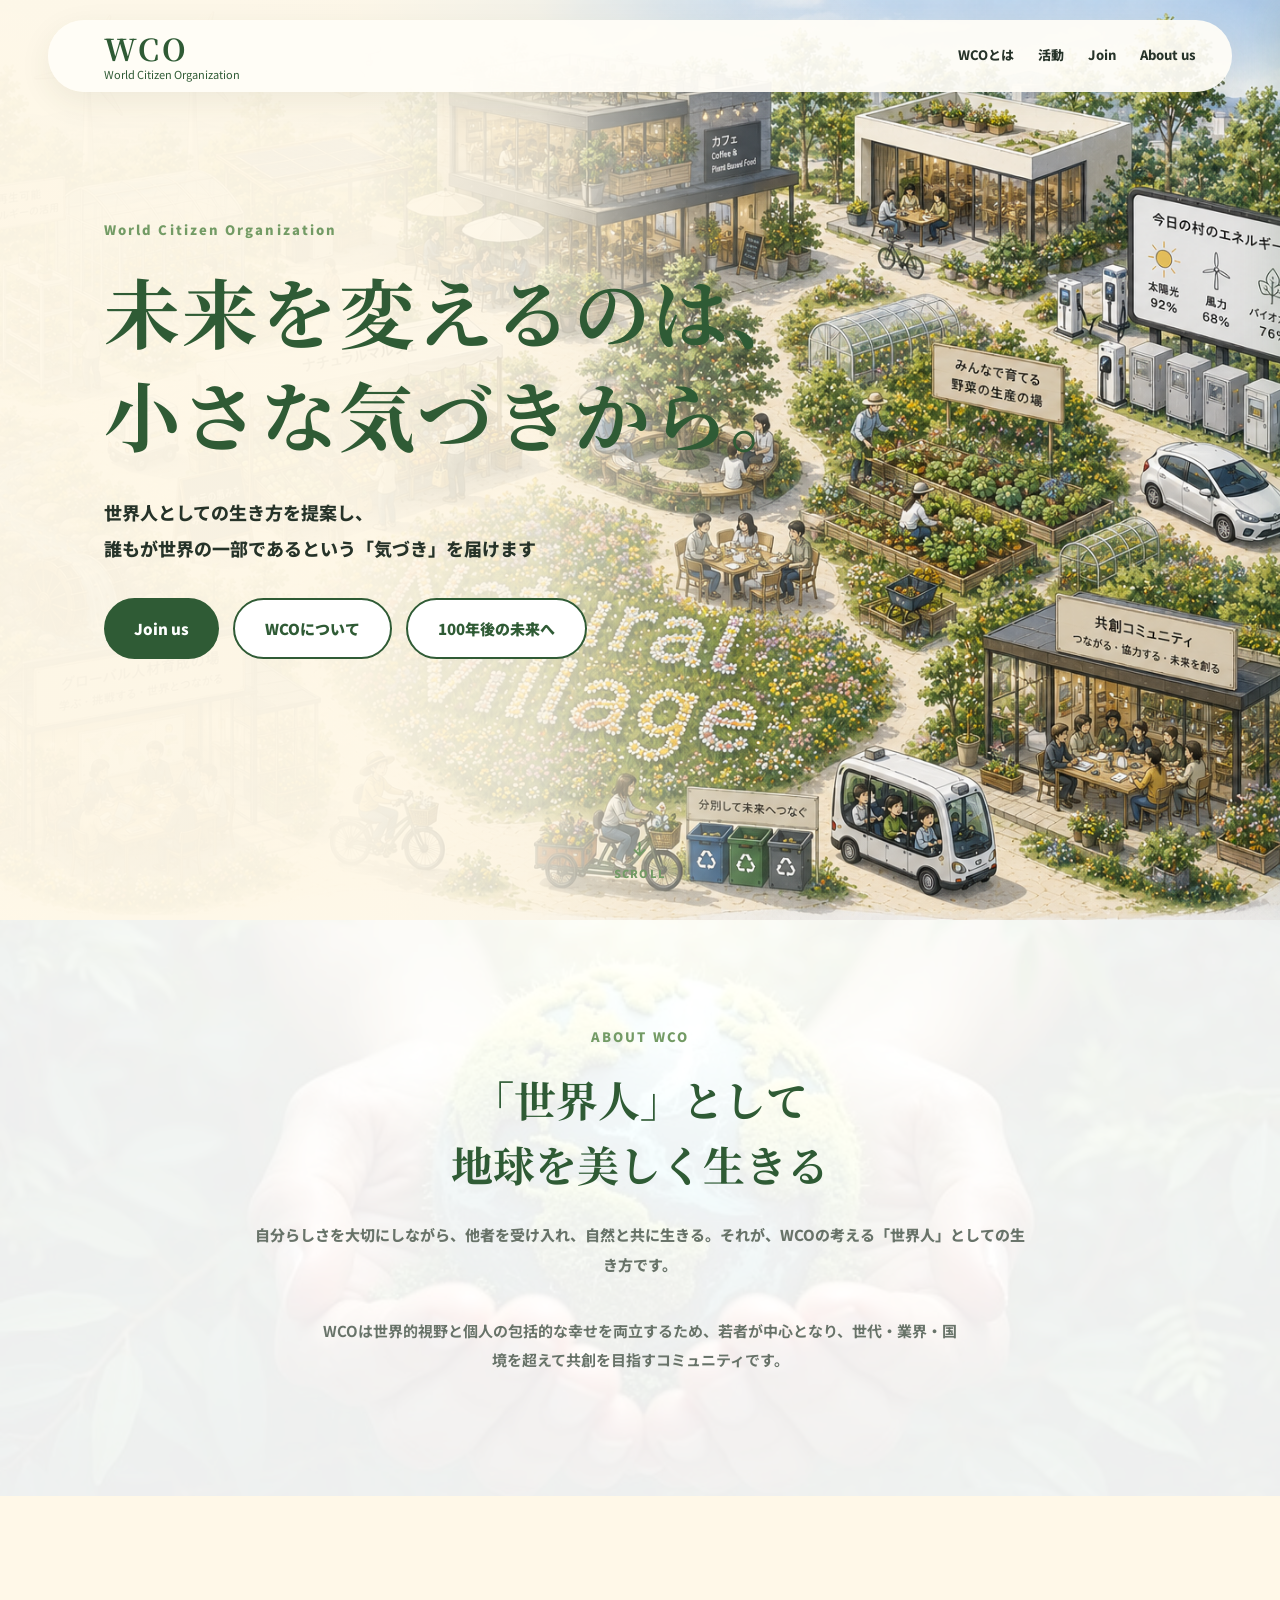
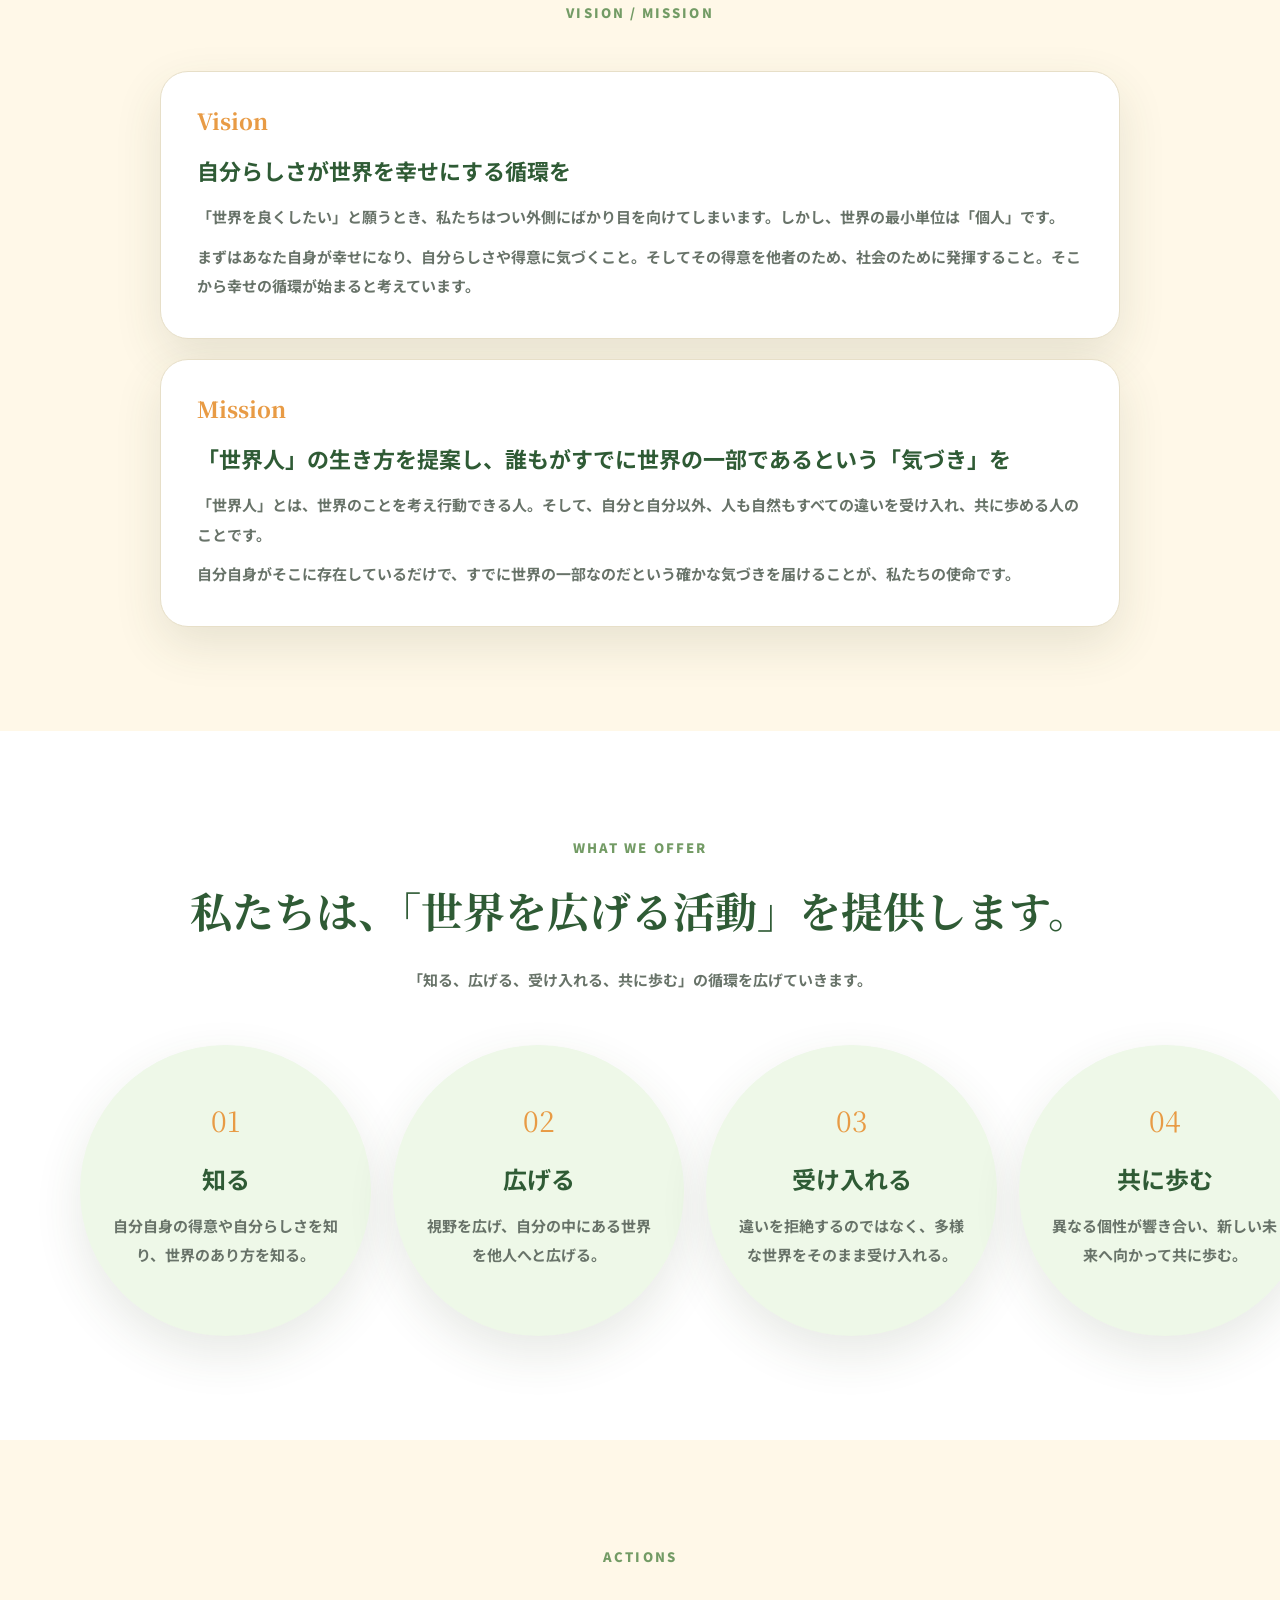
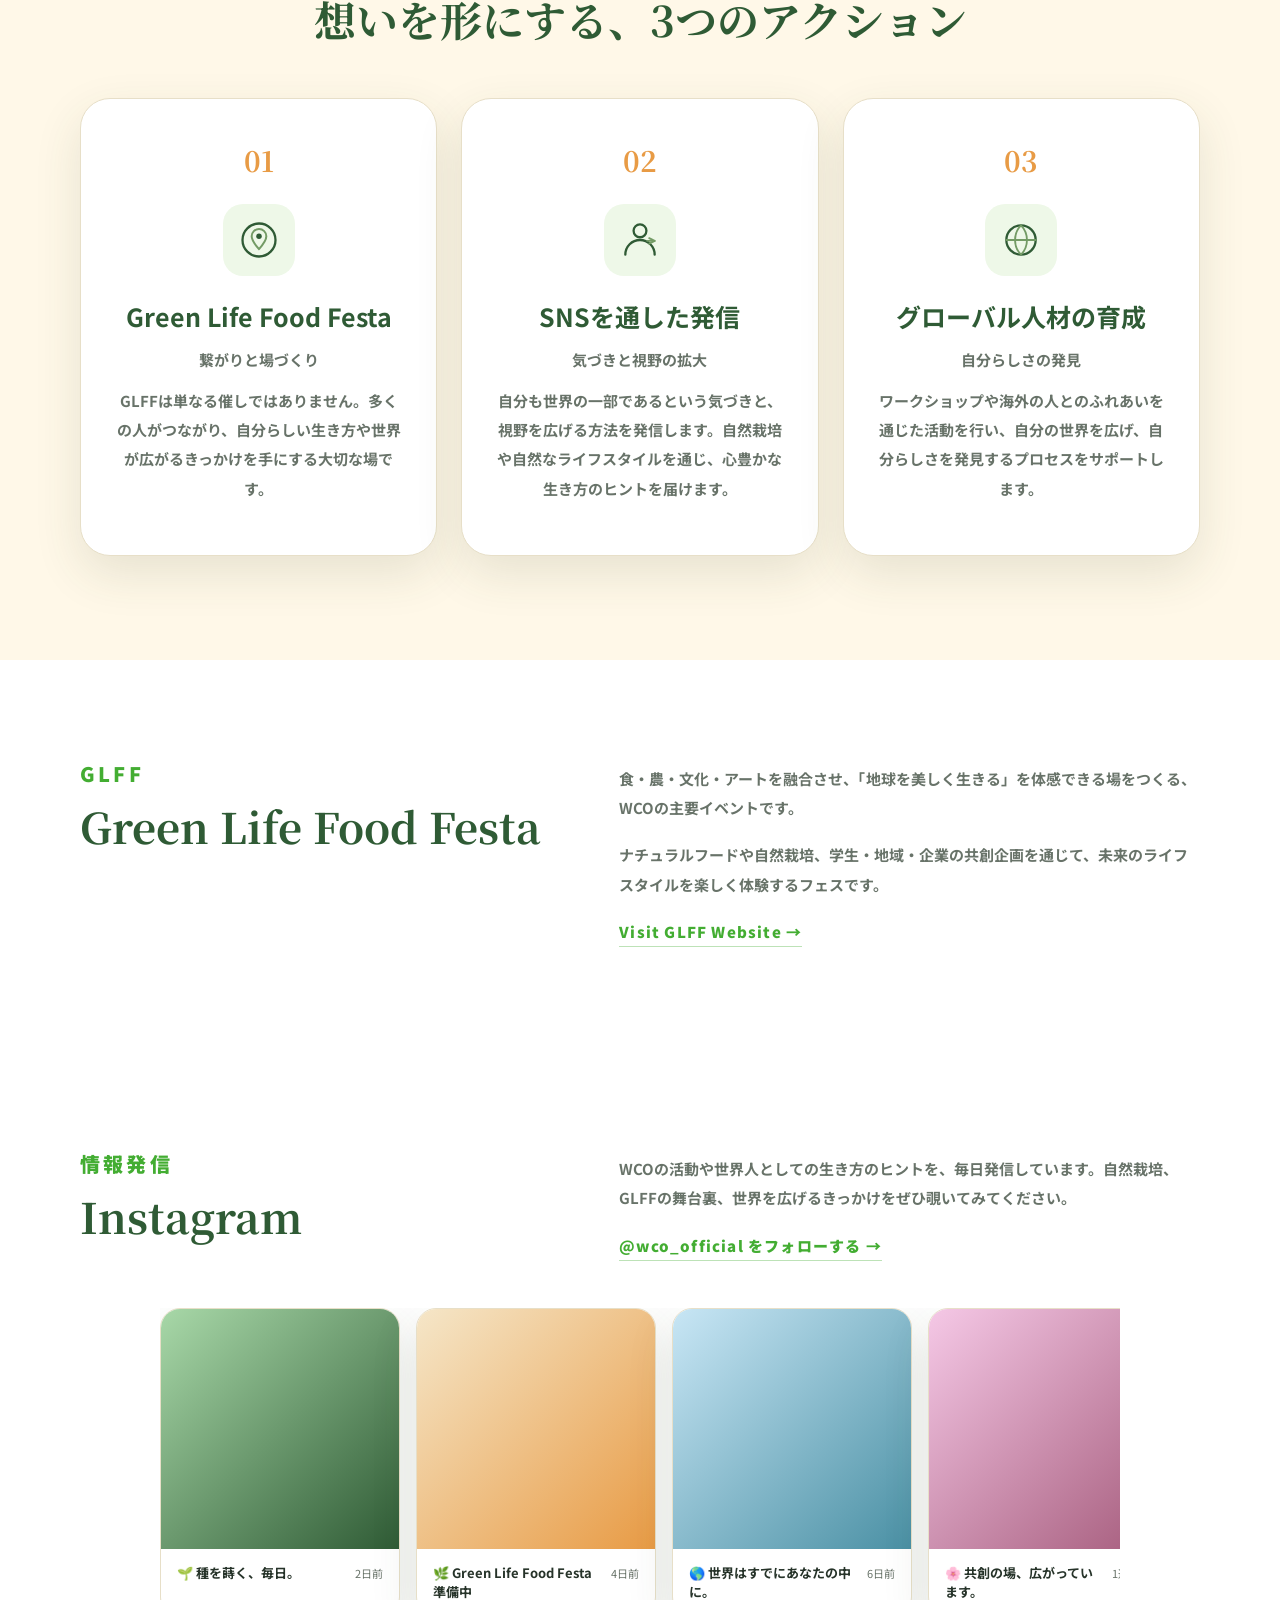
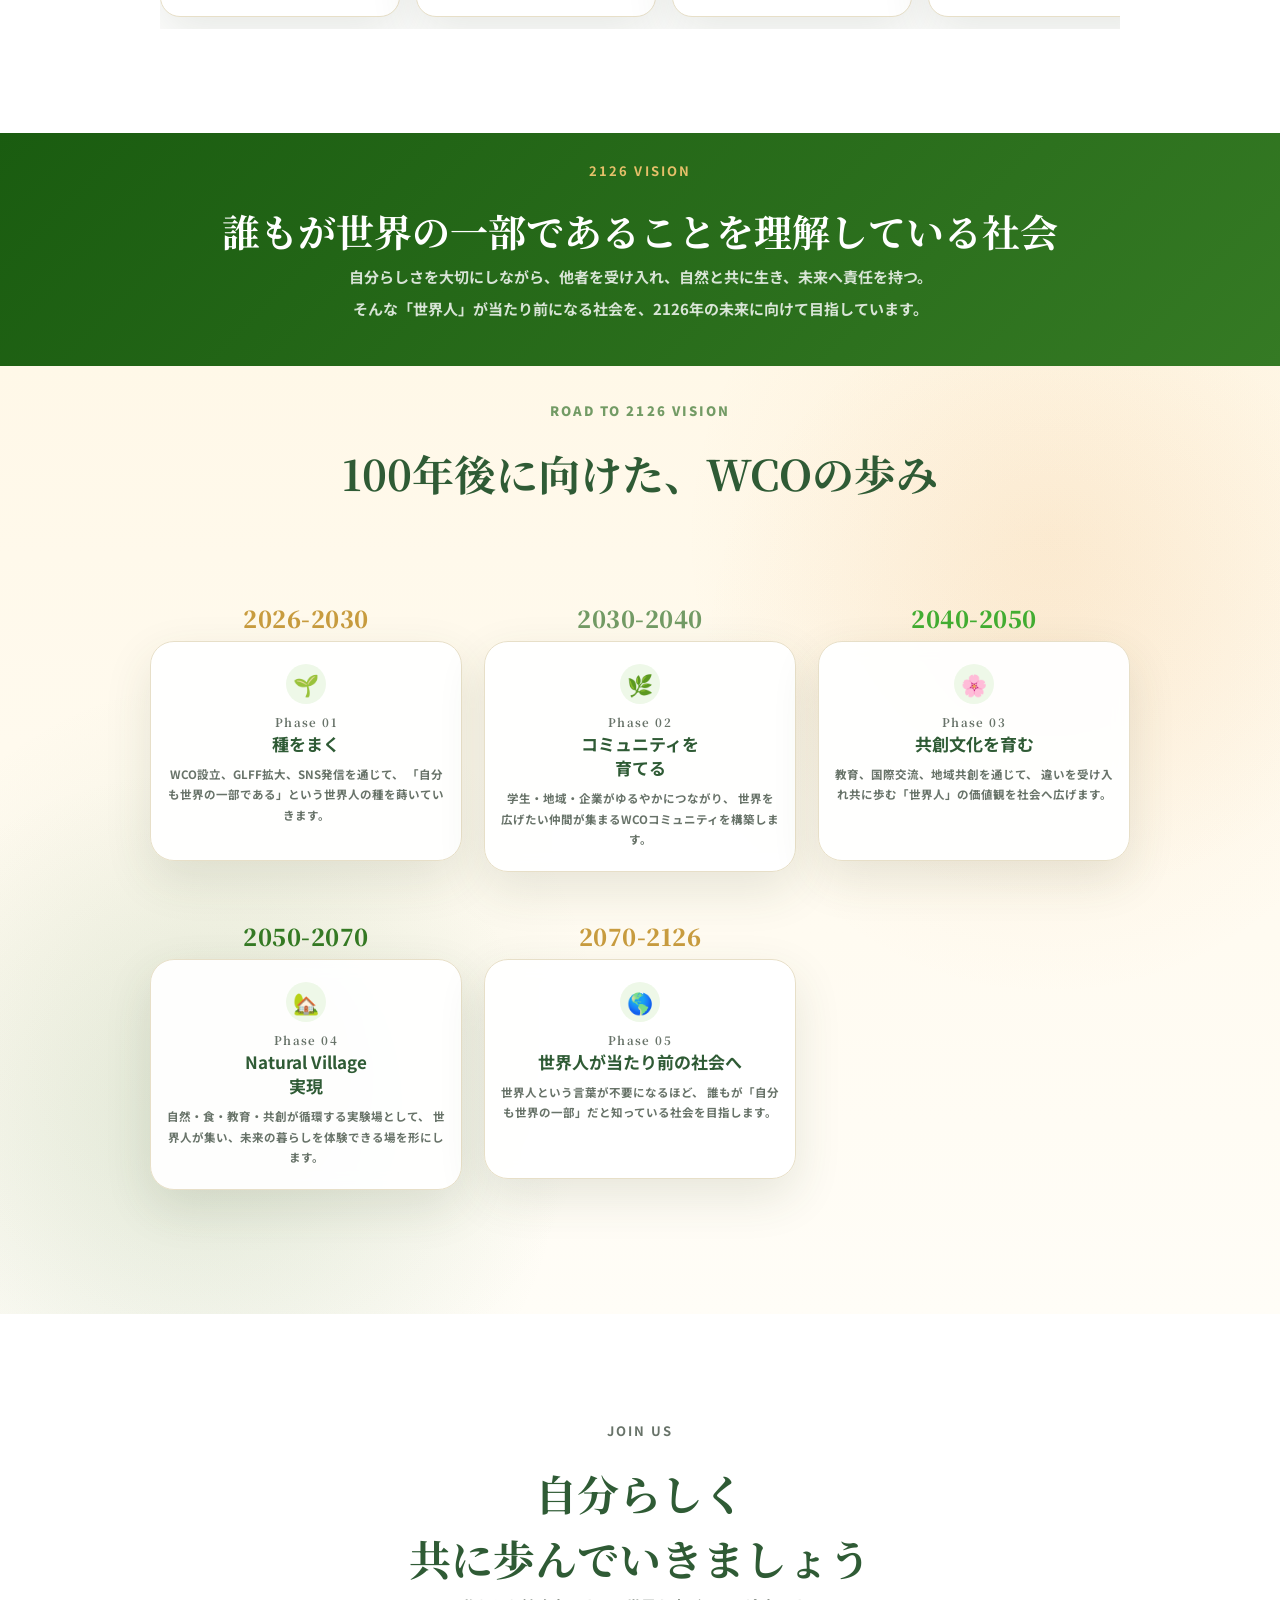
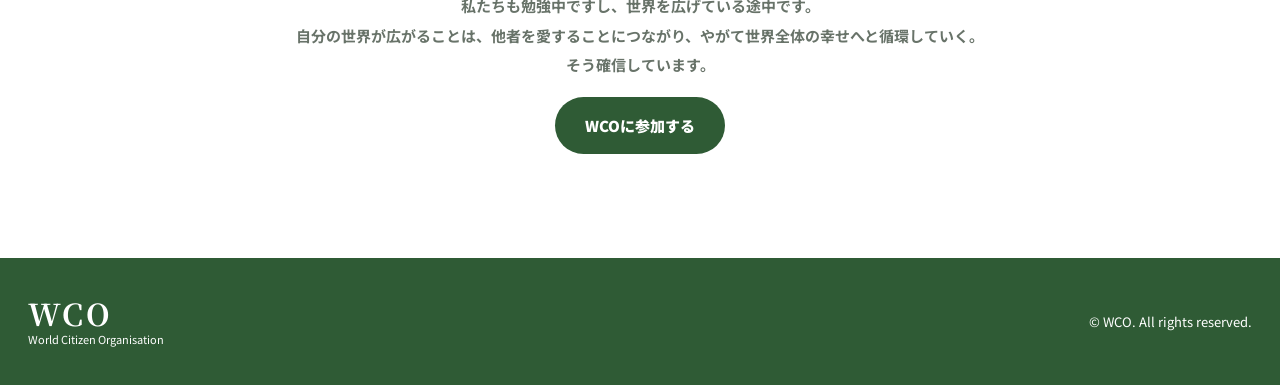
==== commit df10735c: "fix: トップナビからVision/Mission・提供するもの・Roadmapを削除 Co-Authored-By: Claude Sonnet 4.6 <noreply@anthropic.co" ====
--- a/prod/index.html
+++ b/prod/index.html
@@ -16,17 +16,14 @@
     <div class="loader-track"><div class="loader-fill"></div></div>
   </div>
 </div>
-<header><div class="header-inner"><a class="brand"><b>WCO</b><span>World Citizen Organization</span></a><nav><a href="#about">WCOとは</a><a href="#mvv">Vision/Mission</a><a href="#cycle">提供するもの</a><a href="#actions">活動</a><a href="#road100">Roadmap</a><a href="#join">Join</a><a href="organization.html">About us</a></nav><button class="menu-btn" aria-label="メニューを開く" onclick="toggleMenu()"><span></span><span></span><span></span></button></div></header>
+<header><div class="header-inner"><a class="brand"><b>WCO</b><span>World Citizen Organization</span></a><nav><a href="#about">WCOとは</a><a href="#actions">活動</a><a href="#join">Join</a><a href="organization.html">About us</a></nav><button class="menu-btn" aria-label="メニューを開く" onclick="toggleMenu()"><span></span><span></span><span></span></button></div></header>
 <div class="side-overlay" onclick="toggleMenu()"></div>
 <aside class="side-menu">
   <button class="side-close" aria-label="閉じる" onclick="toggleMenu()">✕</button>
   <div class="side-brand"><b>WCO</b><span>World Citizen Organisation</span></div>
   <nav class="side-nav">
     <a href="#about" onclick="toggleMenu()">WCOとは</a>
-    <a href="#mvv" onclick="toggleMenu()">Vision / Mission</a>
-    <a href="#cycle" onclick="toggleMenu()">提供するもの</a>
     <a href="#actions" onclick="toggleMenu()">活動</a>
-    <a href="#road100" onclick="toggleMenu()">Roadmap</a>
     <a href="#join" onclick="toggleMenu()">Join</a>
     <a href="organization.html" onclick="toggleMenu()">About us</a>
     <a href="membership.html" class="side-join-btn">Join us →</a>
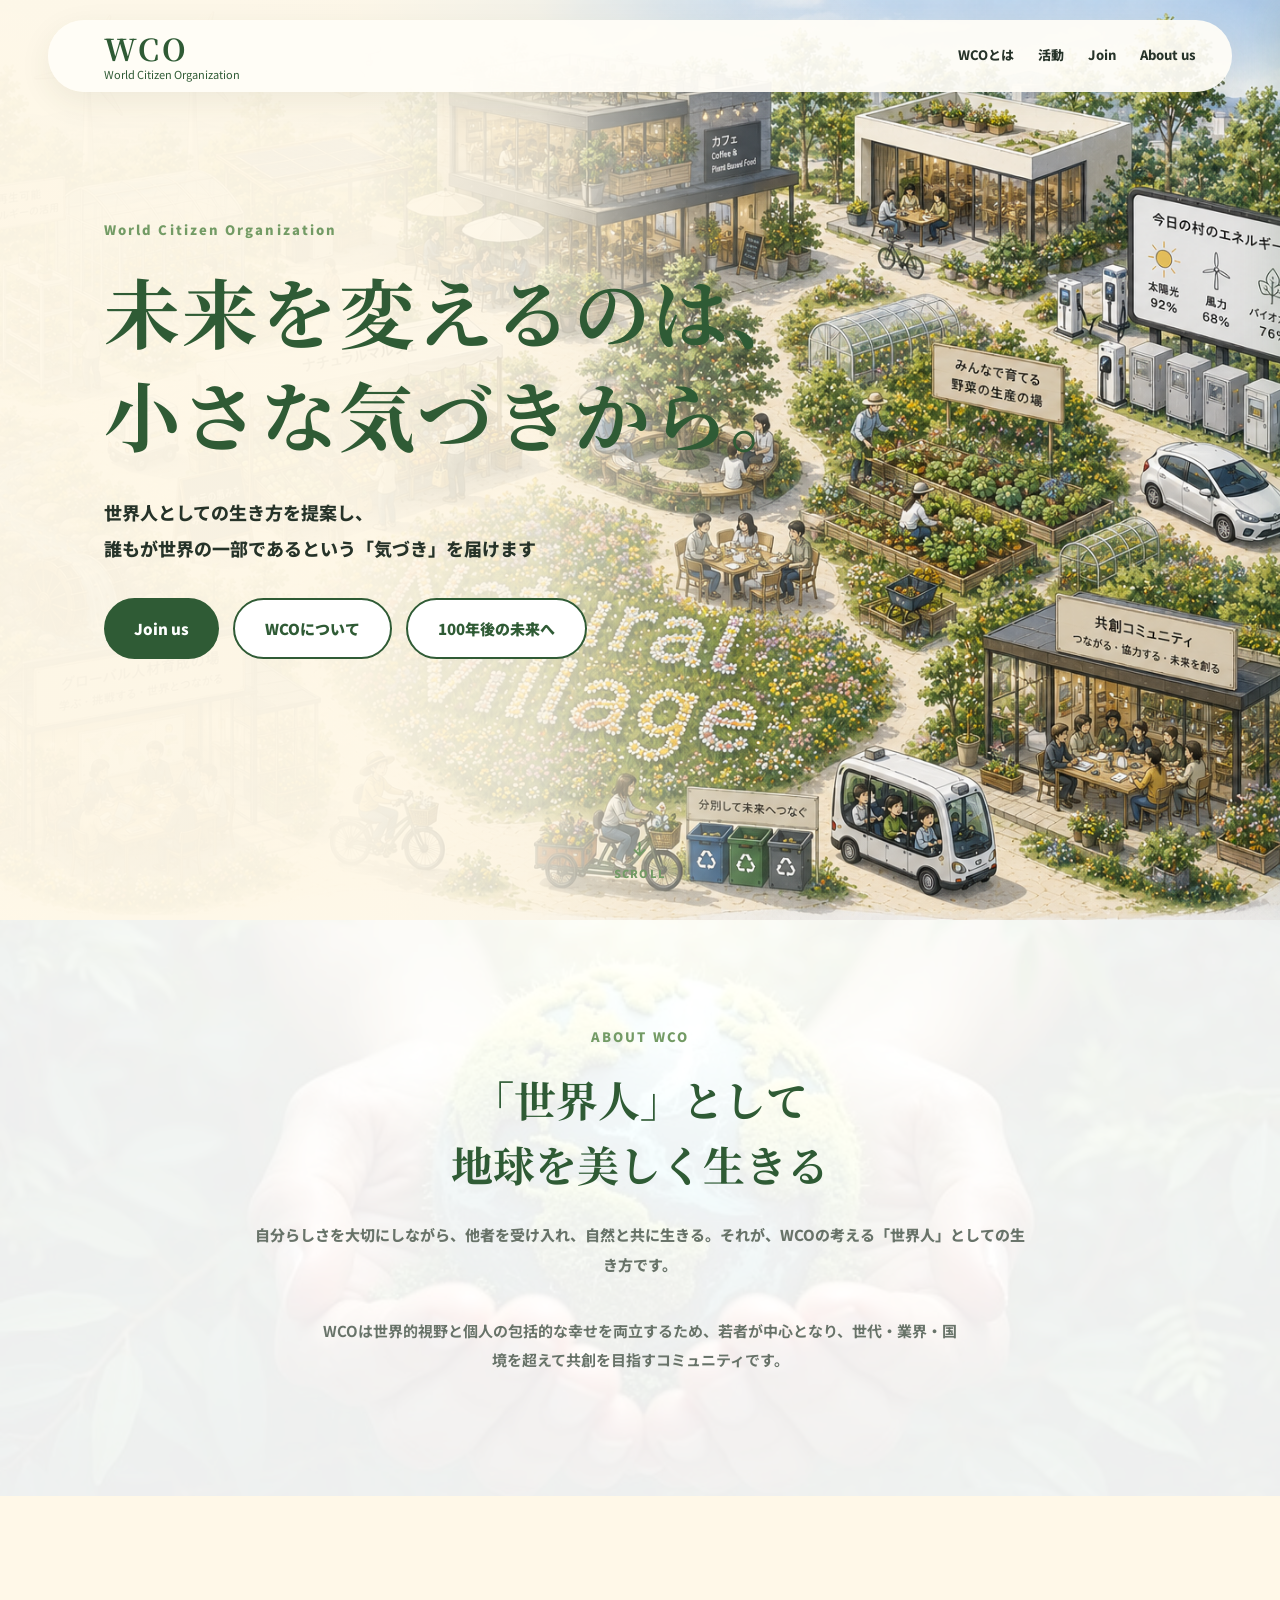
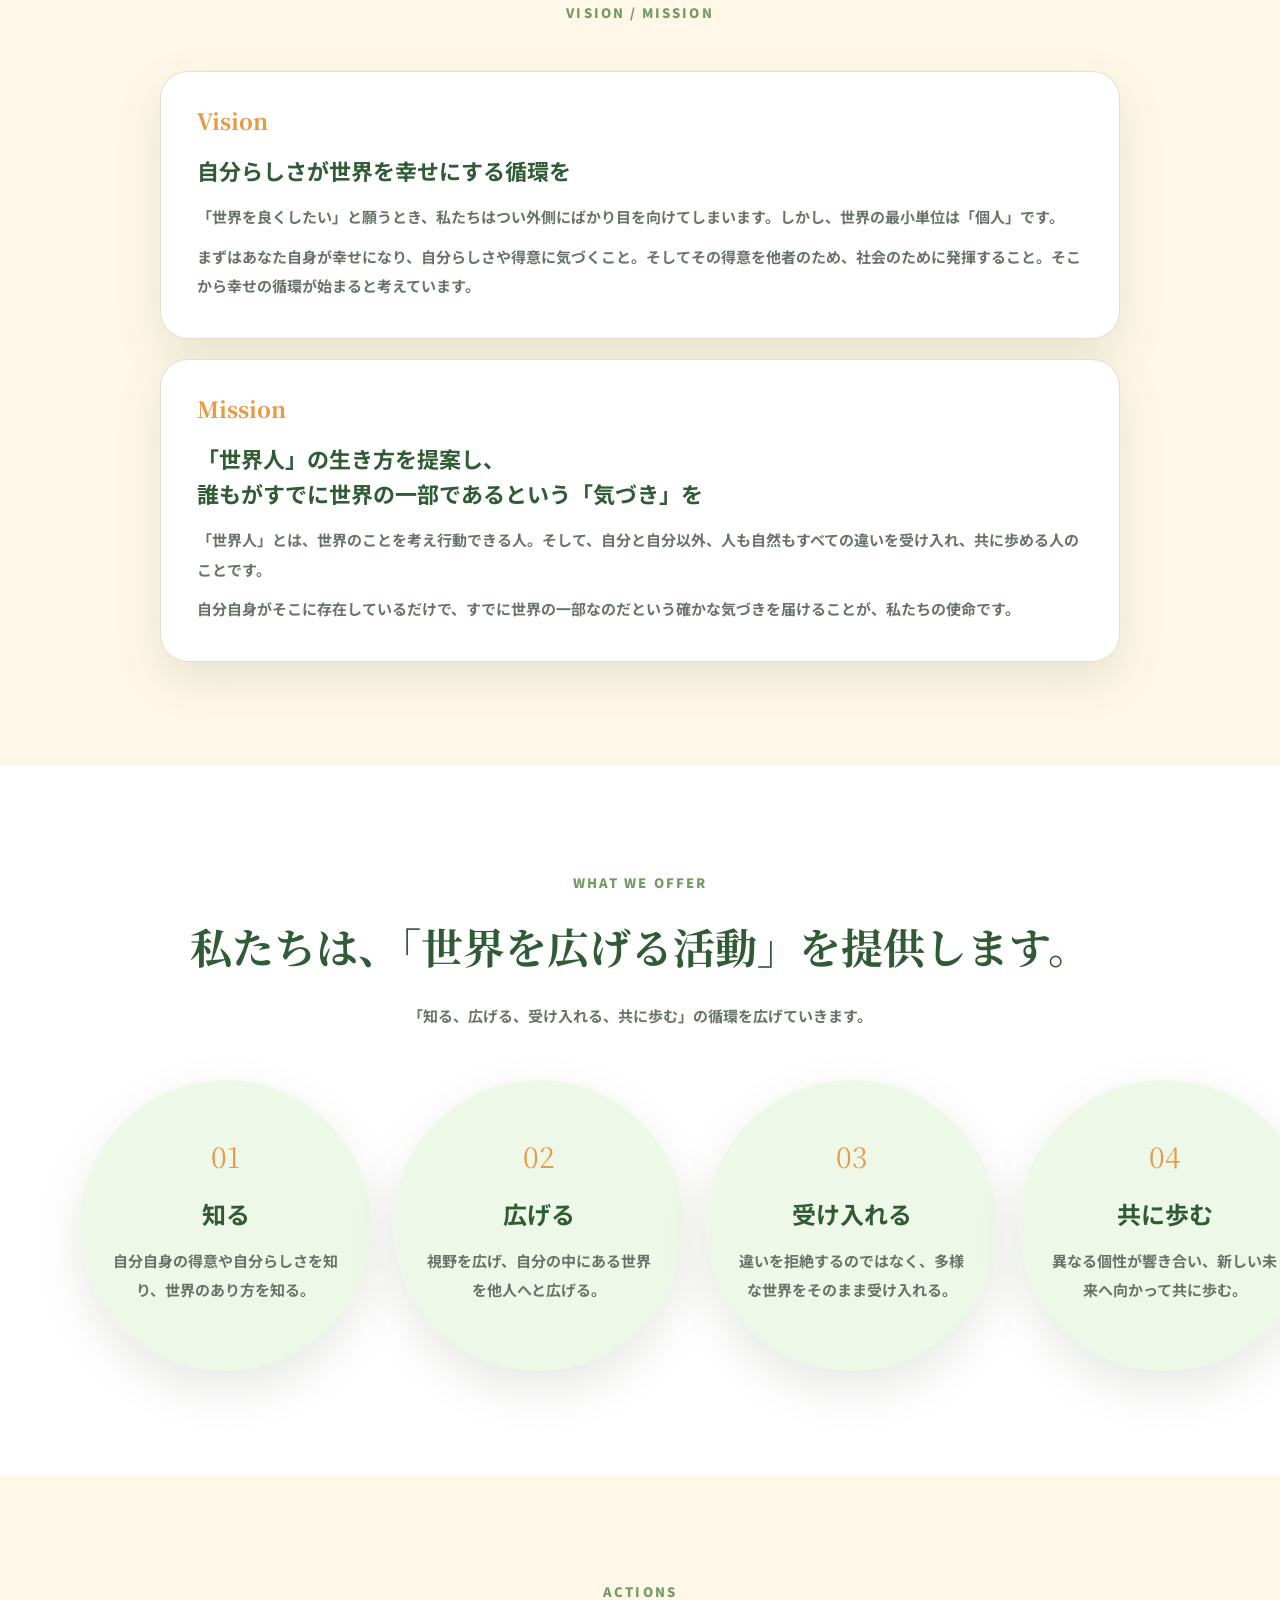
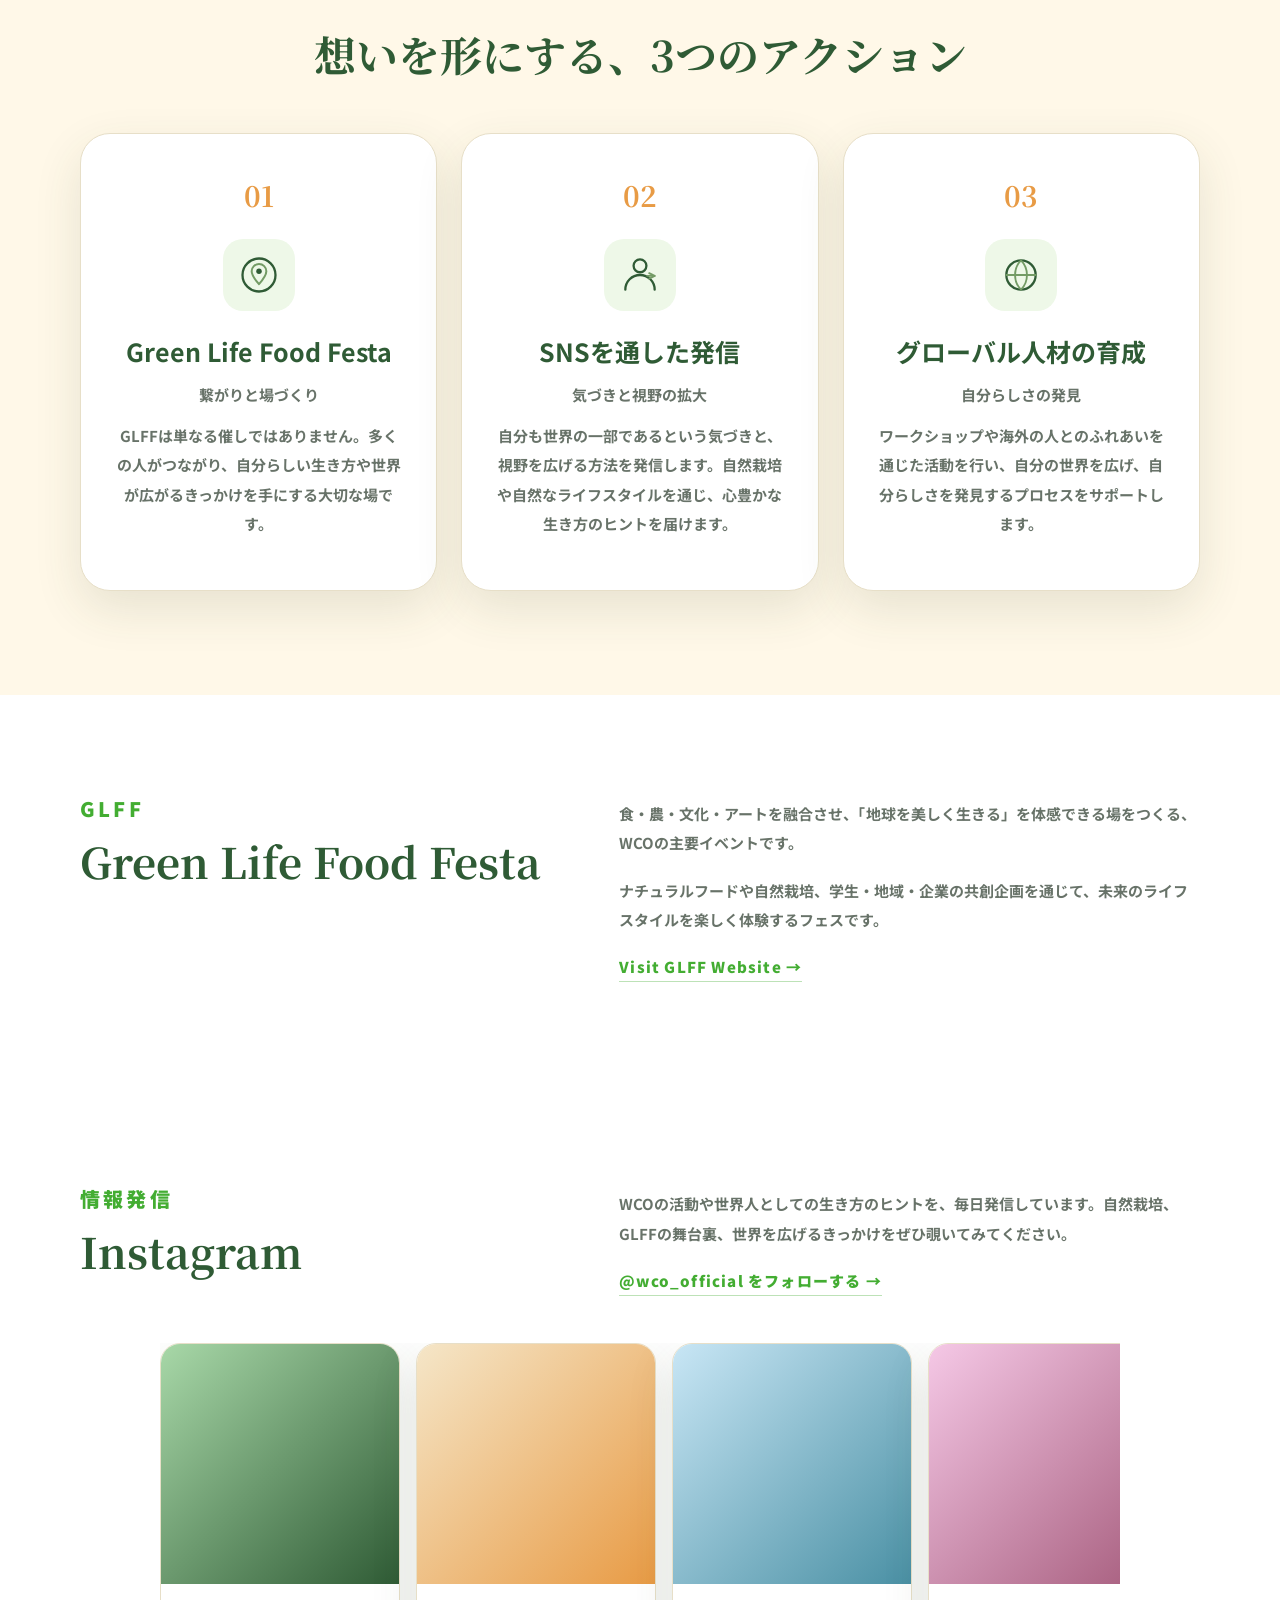
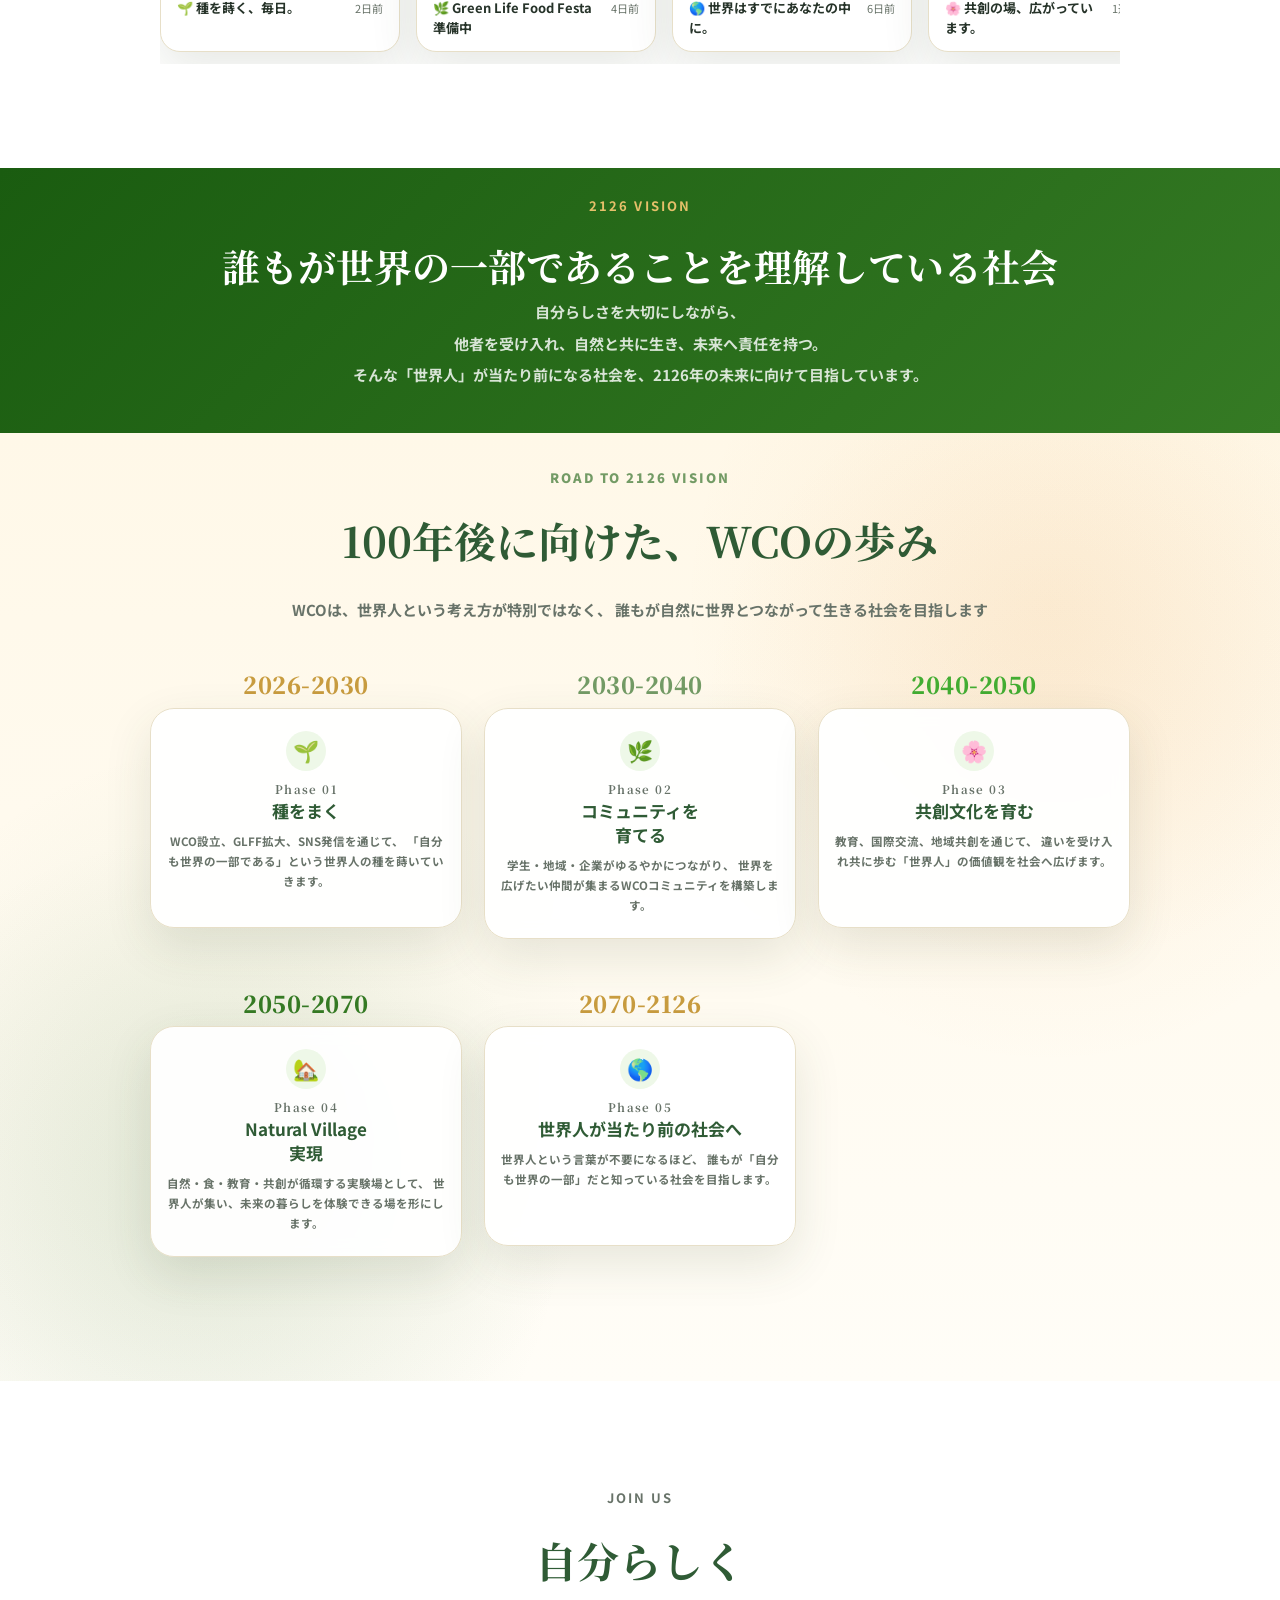
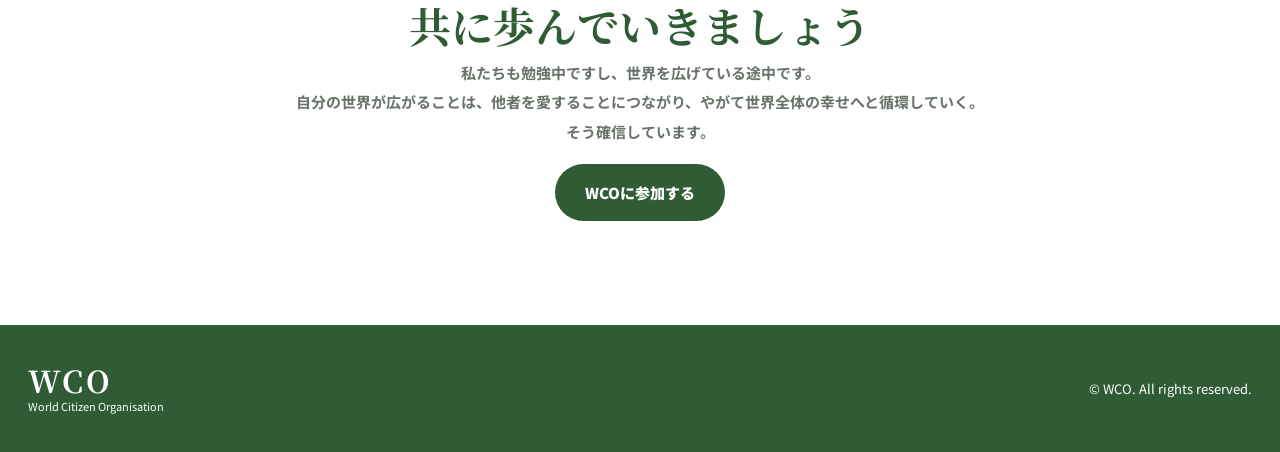
==== commit b5939a95: "deploy: index.html更新をデプロイ Co-Authored-By: Claude Sonnet 4.6 <noreply@anthropic.com>" ====
--- a/prod/index.html
+++ b/prod/index.html
@@ -16,7 +16,7 @@
     <div class="loader-track"><div class="loader-fill"></div></div>
   </div>
 </div>
-<header><div class="header-inner"><a class="brand"><b>WCO</b><span>World Citizen Organization</span></a><nav><a href="#about">WCOとは</a><a href="#actions">活動</a><a href="#join">Join</a><a href="organization.html">About us</a></nav><button class="menu-btn" aria-label="メニューを開く" onclick="toggleMenu()"><span></span><span></span><span></span></button></div></header>
+<header><div class="header-inner"><a class="brand"><b>WCO</b><span>World Citizen Organization</span></a><nav><a href="#about">WCOとは</a><a href="#actions">活動</a><a href="membership.html">Join</a><a href="organization.html">About us</a></nav><button class="menu-btn" aria-label="メニューを開く" onclick="toggleMenu()"><span></span><span></span><span></span></button></div></header>
 <div class="side-overlay" onclick="toggleMenu()"></div>
 <aside class="side-menu">
   <button class="side-close" aria-label="閉じる" onclick="toggleMenu()">✕</button>
@@ -24,7 +24,7 @@
   <nav class="side-nav">
     <a href="#about" onclick="toggleMenu()">WCOとは</a>
     <a href="#actions" onclick="toggleMenu()">活動</a>
-    <a href="#join" onclick="toggleMenu()">Join</a>
+    <a href="membership.html" onclick="toggleMenu()">Join</a>
     <a href="organization.html" onclick="toggleMenu()">About us</a>
     <a href="membership.html" class="side-join-btn">Join us →</a>
   </nav>
@@ -37,7 +37,7 @@
 
 <section id="mvv" class="section mvv"><div class="container"><p class="label center fade-up">VISION / MISSION</p><div class="mvv-grid">
 <article class="fade-up" data-delay="1"><span>Vision</span><h3>自分らしさが世界を幸せにする循環を</h3><p>「世界を良くしたい」と願うとき、私たちはつい外側にばかり目を向けてしまいます。しかし、世界の最小単位は「個人」です。</p><p>まずはあなた自身が幸せになり、自分らしさや得意に気づくこと。そしてその得意を他者のため、社会のために発揮すること。そこから幸せの循環が始まると考えています。</p></article>
-<article class="fade-up" data-delay="2"><span>Mission</span><h3>「世界人」の生き方を提案し、誰もがすでに世界の一部であるという「気づき」を</h3><p>「世界人」とは、世界のことを考え行動できる人。そして、自分と自分以外、人も自然もすべての違いを受け入れ、共に歩める人のことです。</p><p>自分自身がそこに存在しているだけで、すでに世界の一部なのだという確かな気づきを届けることが、私たちの使命です。</p></article>
+<article class="fade-up" data-delay="2"><span>Mission</span><h3>「世界人」の生き方を提案し、<br>誰もがすでに世界の一部であるという「気づき」を</h3><p>「世界人」とは、世界のことを考え行動できる人。そして、自分と自分以外、人も自然もすべての違いを受け入れ、共に歩める人のことです。</p><p>自分自身がそこに存在しているだけで、すでに世界の一部なのだという確かな気づきを届けることが、私たちの使命です。</p></article>
 </div></div></section>
 
 <section id="cycle" class="section cycle"><div class="container"><p class="label center fade-up">WHAT WE OFFER</p><h2 class="center-title fade-up" data-delay="1">私たちは、「世界を広げる活動」を提供します。</h2><p class="center-lead fade-up" data-delay="2">「知る、広げる、受け入れる、共に歩む」の循環を広げていきます。</p><div class="cycle-grid">
@@ -108,7 +108,7 @@
 
 
 
-<section id="vision2125" class="vision2125"><div class="container narrow"><p class="label center fade-up">2126 VISION</p><h2 class="fade-up" data-delay="1">誰もが世界の一部であることを理解している社会</h2><p class="fade-up" data-delay="2">自分らしさを大切にしながら、他者を受け入れ、自然と共に生き、未来へ責任を持つ。<br>そんな「世界人」が当たり前になる社会を、2126年の未来に向けて目指しています。</p></div></section>
+<section id="vision2125" class="vision2125"><div class="container narrow"><p class="label center fade-up">2126 VISION</p><h2 class="fade-up" data-delay="1">誰もが世界の一部であることを理解している社会</h2><p class="fade-up" data-delay="2">自分らしさを大切にしながら、<br>他者を受け入れ、自然と共に生き、未来へ責任を持つ。<br>そんな「世界人」が当たり前になる社会を、2126年の未来に向けて目指しています。</p></div></section>
 
 <section id="road100" class="section road100 tree-roadmap">
   <div class="container">
--- a/prod/style.css
+++ b/prod/style.css
@@ -1142,8 +1142,8 @@
 .menu-btn{display:none;flex-direction:column;justify-content:center;gap:5px;width:40px;height:40px;background:none;border:none;cursor:pointer;padding:4px;border-radius:8px}
 .menu-btn span{display:block;height:2px;width:100%;background:var(--green);border-radius:999px;transition:transform .3s,opacity .3s}
 
-.side-overlay{display:none;position:fixed;inset:0;background:rgba(0,0,0,.45);z-index:40;opacity:0;transition:opacity .3s}
-.side-overlay.open{opacity:1}
+.side-overlay{display:none;position:fixed;inset:0;background:rgba(0,0,0,.45);z-index:40;opacity:0;transition:opacity .3s;pointer-events:none}
+.side-overlay.open{opacity:1;pointer-events:auto}
 
 .side-menu{position:fixed;top:0;right:0;bottom:0;width:min(300px,80vw);background:var(--paper);z-index:50;transform:translateX(100%);transition:transform .35s cubic-bezier(.4,0,.2,1);padding:28px 28px 40px;display:flex;flex-direction:column;box-shadow:-8px 0 40px rgba(47,91,53,.12)}
 .side-menu.open{transform:translateX(0)}
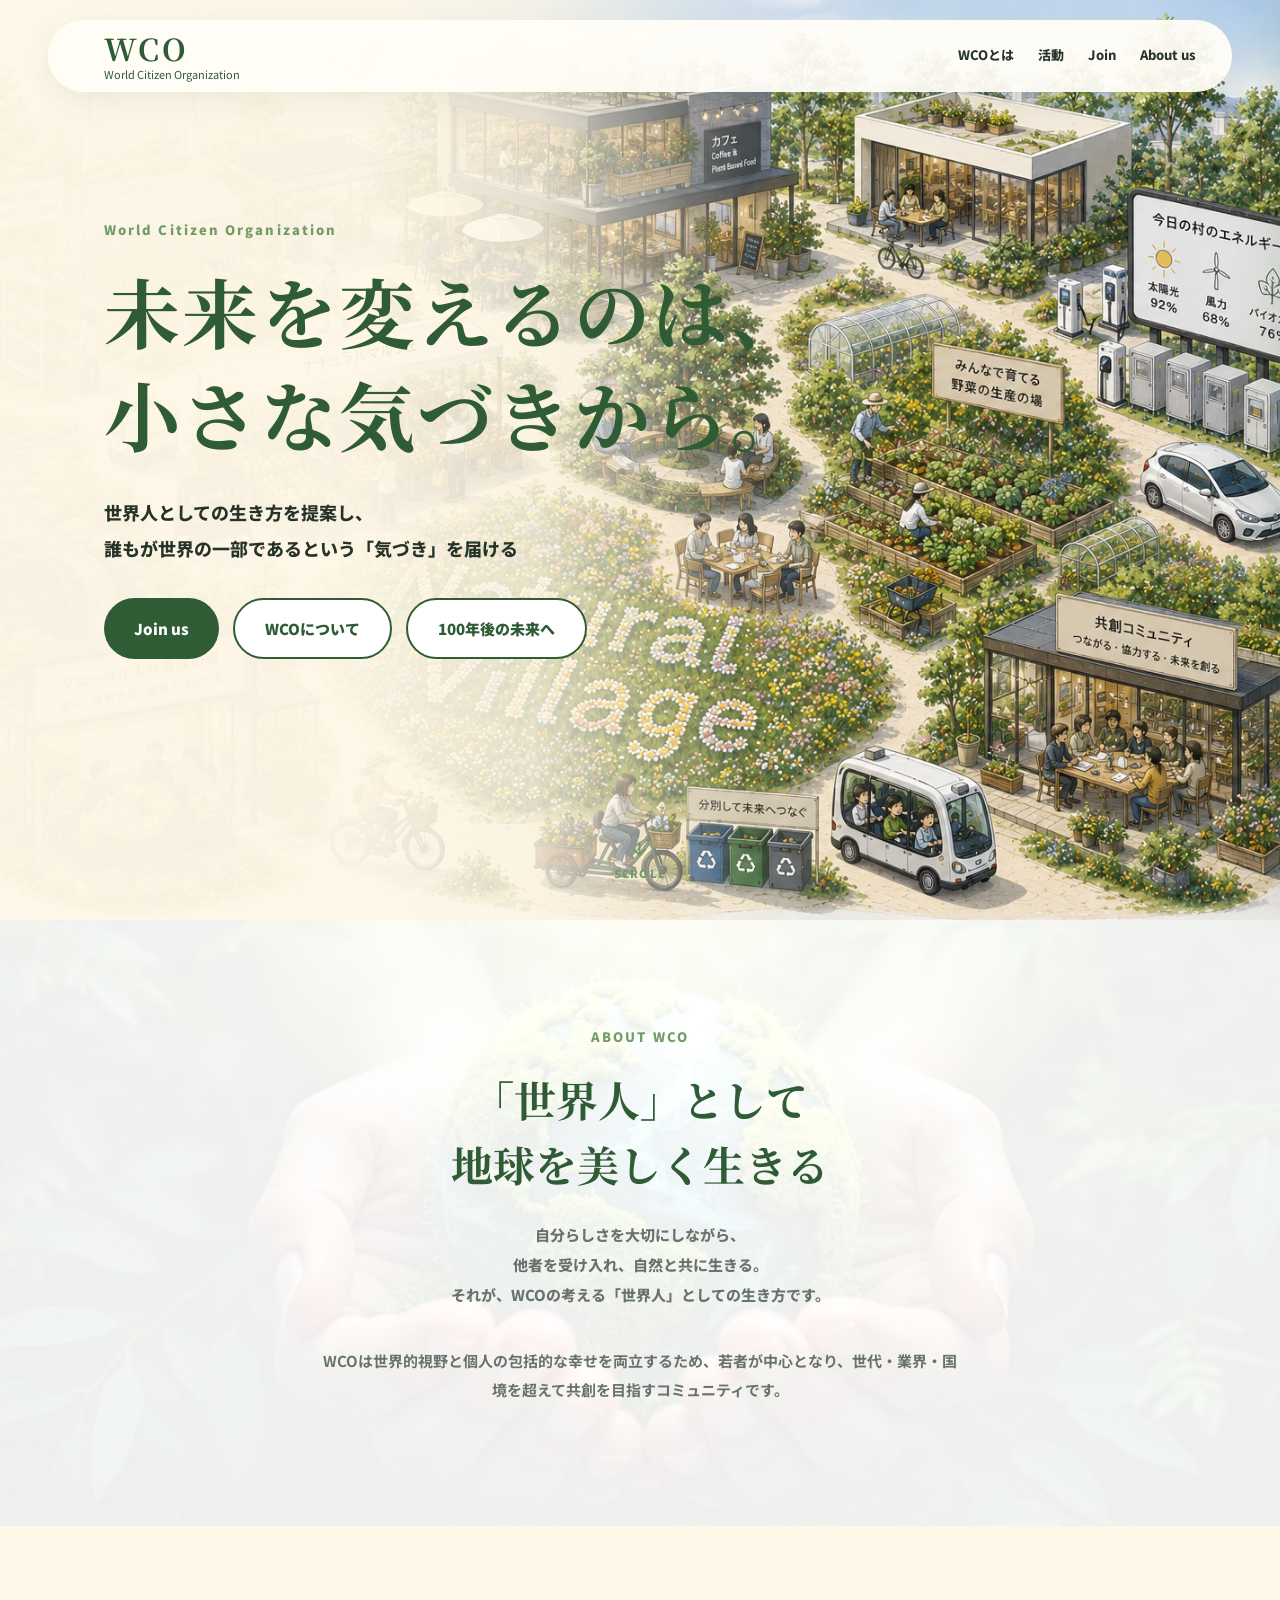
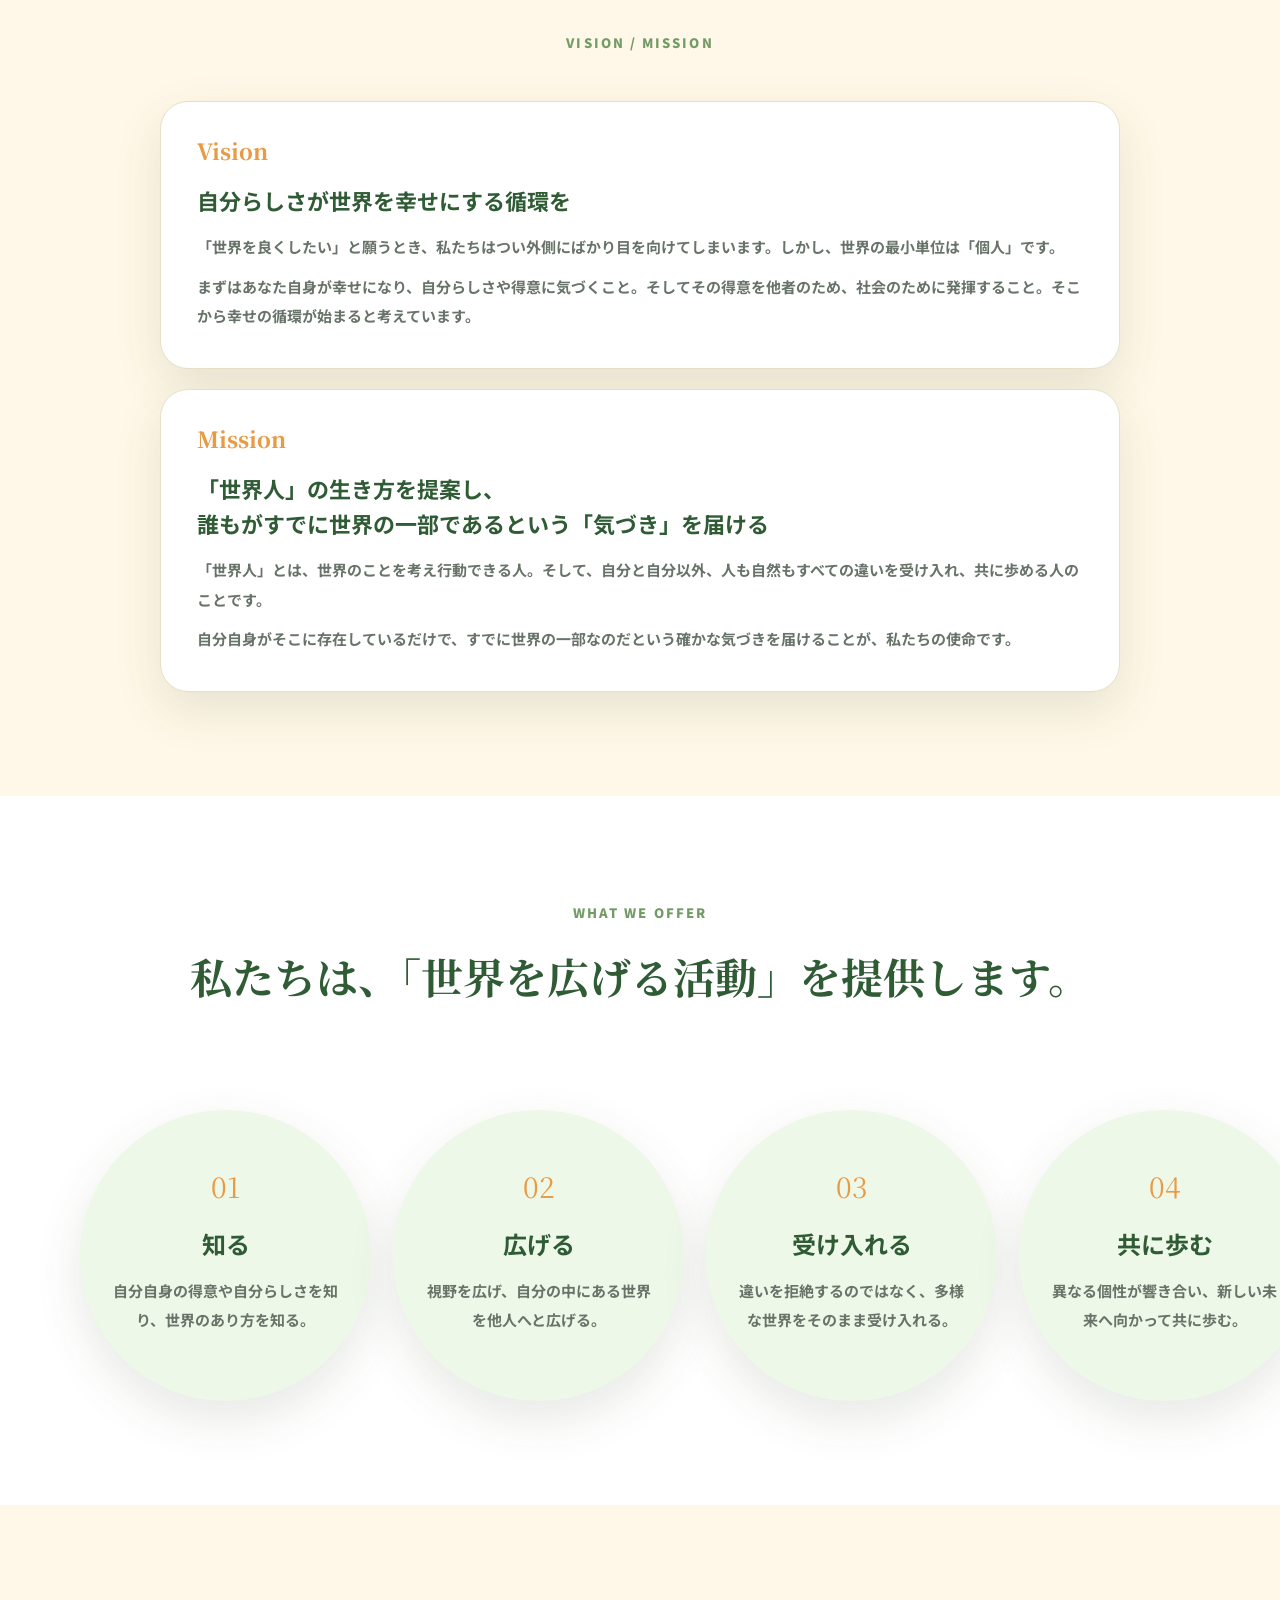
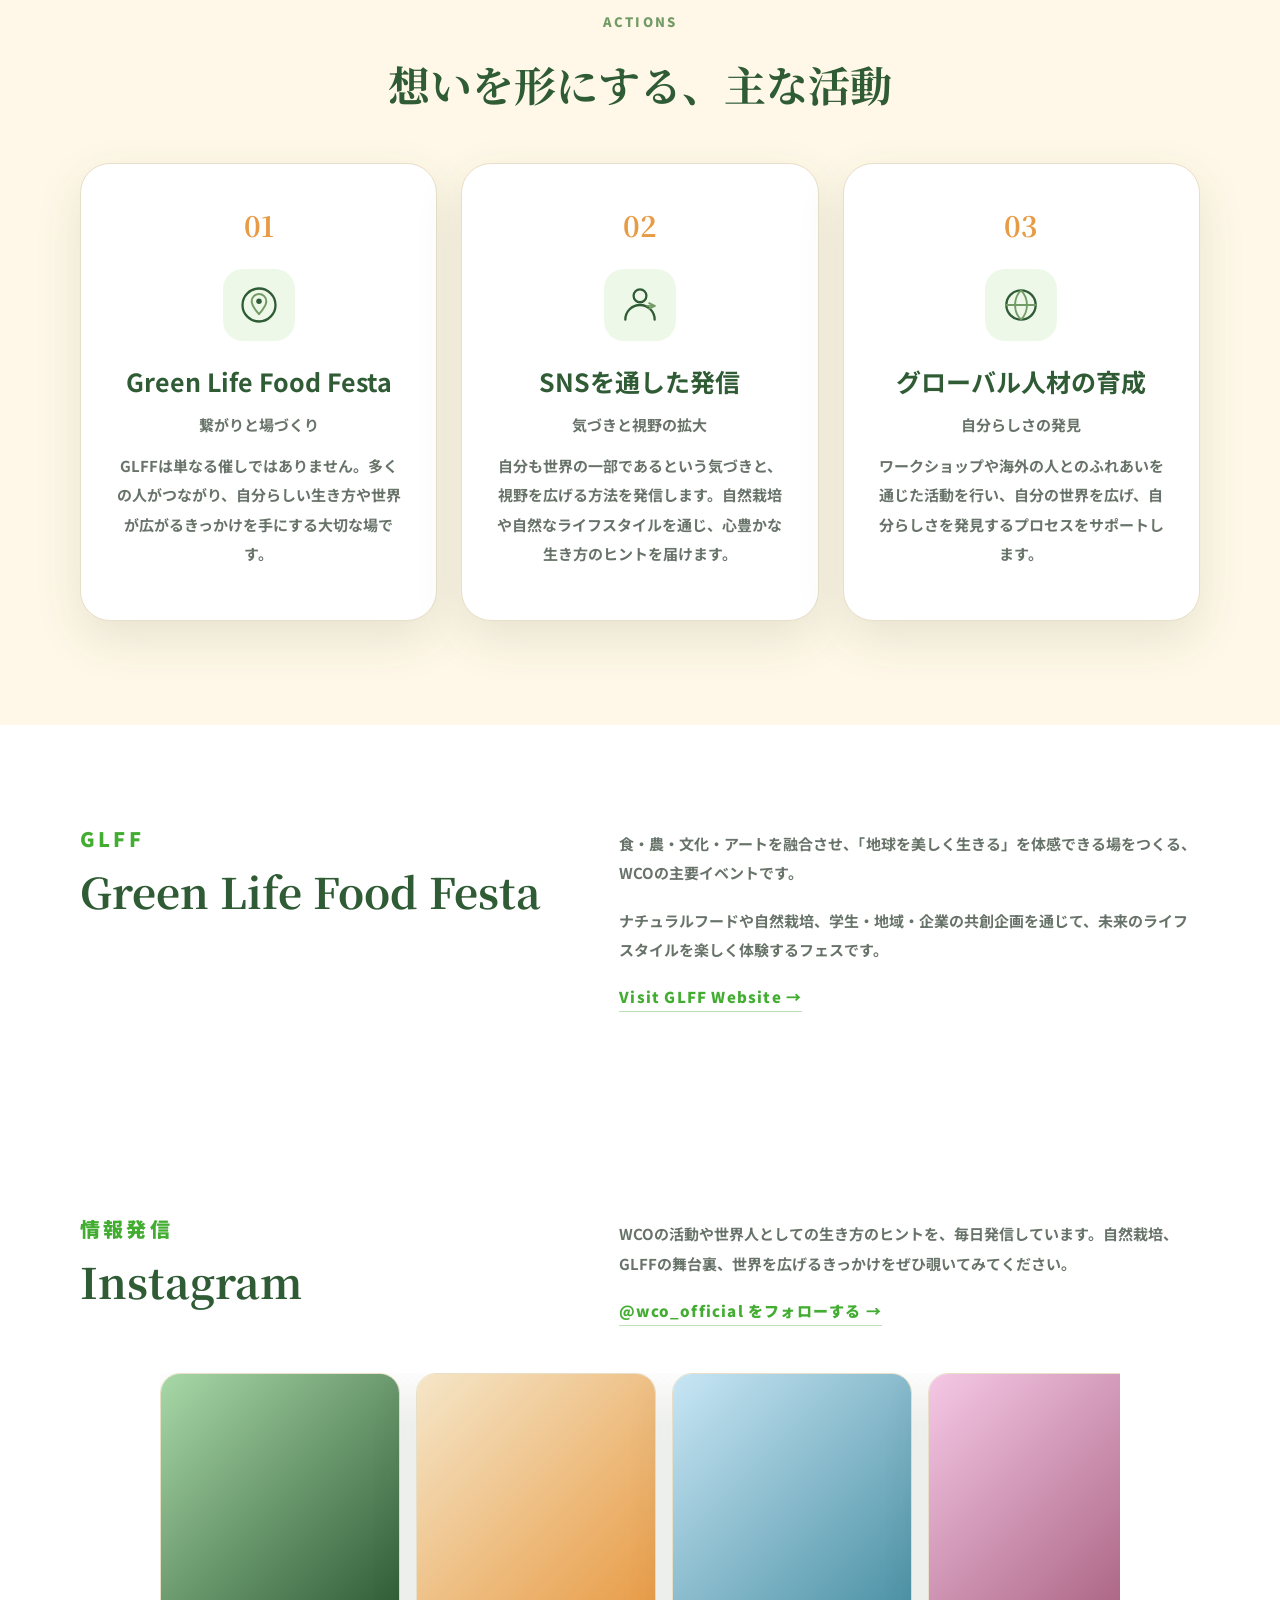
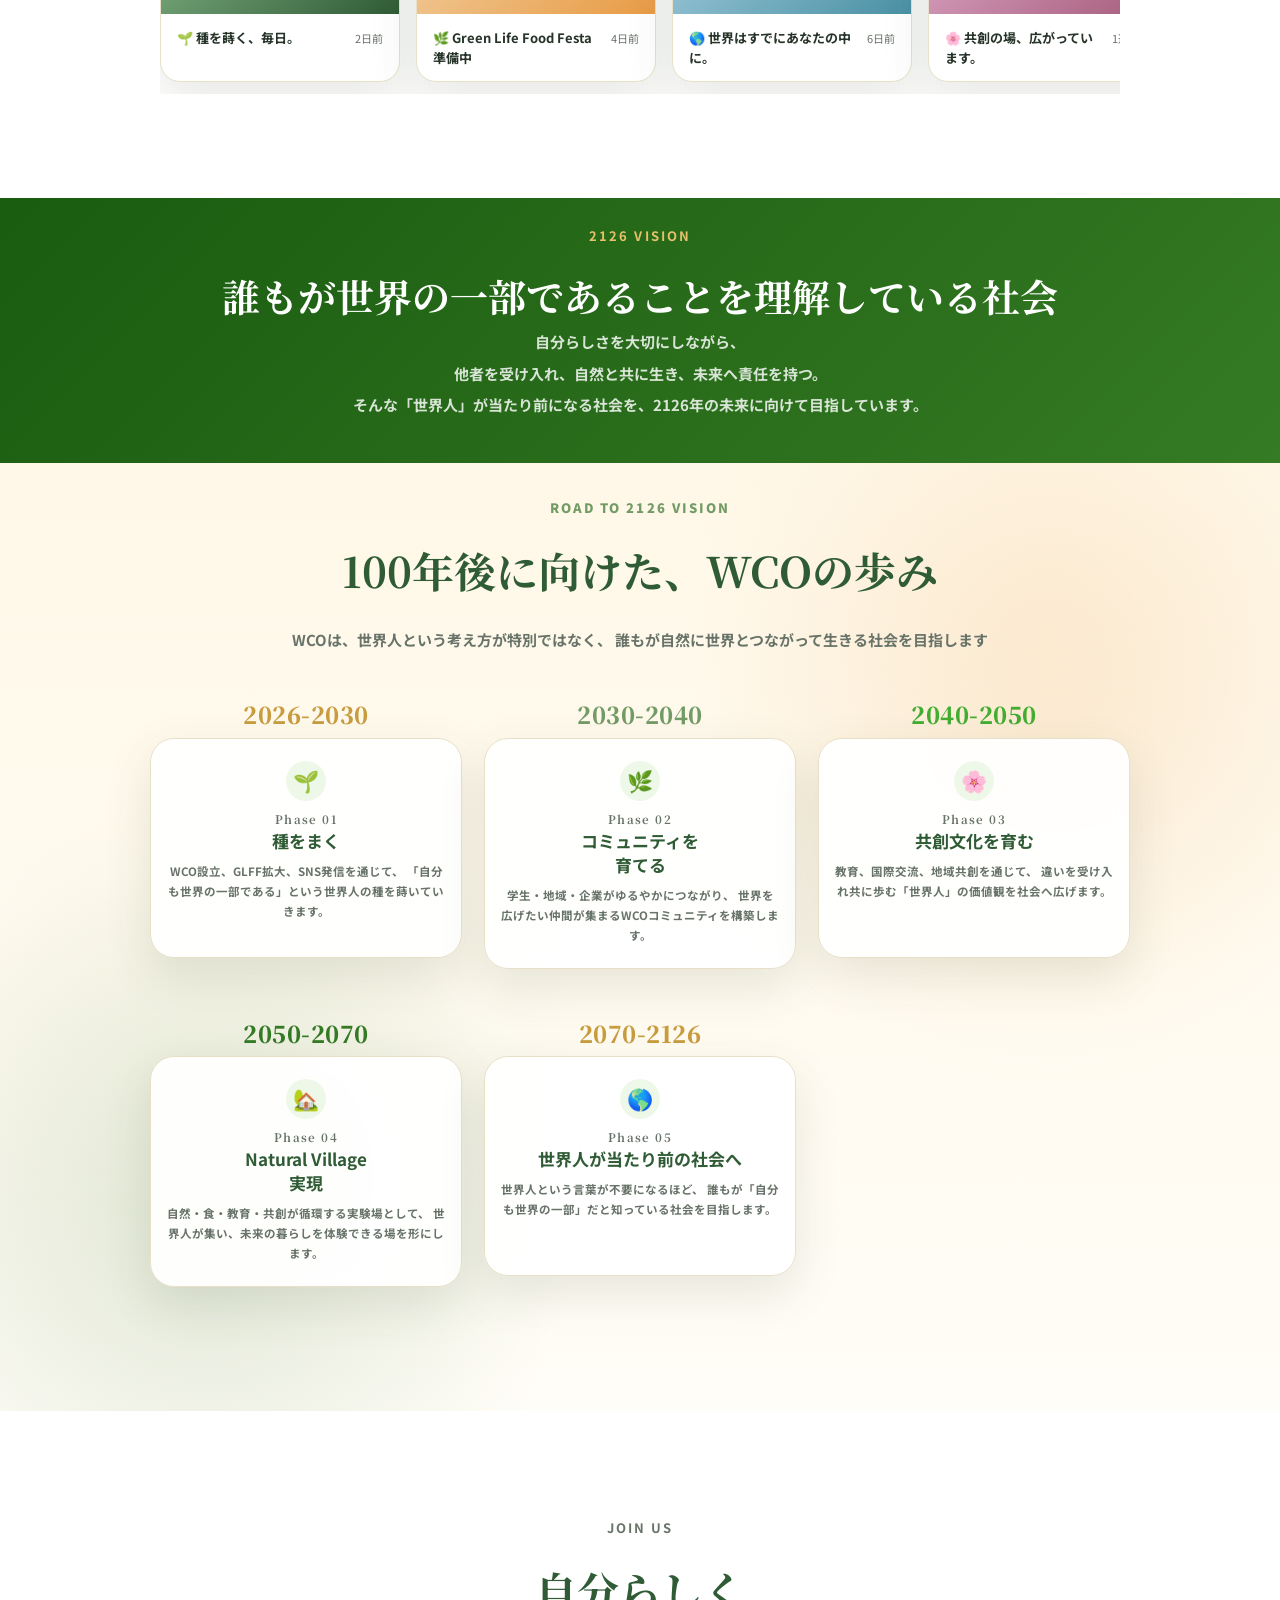
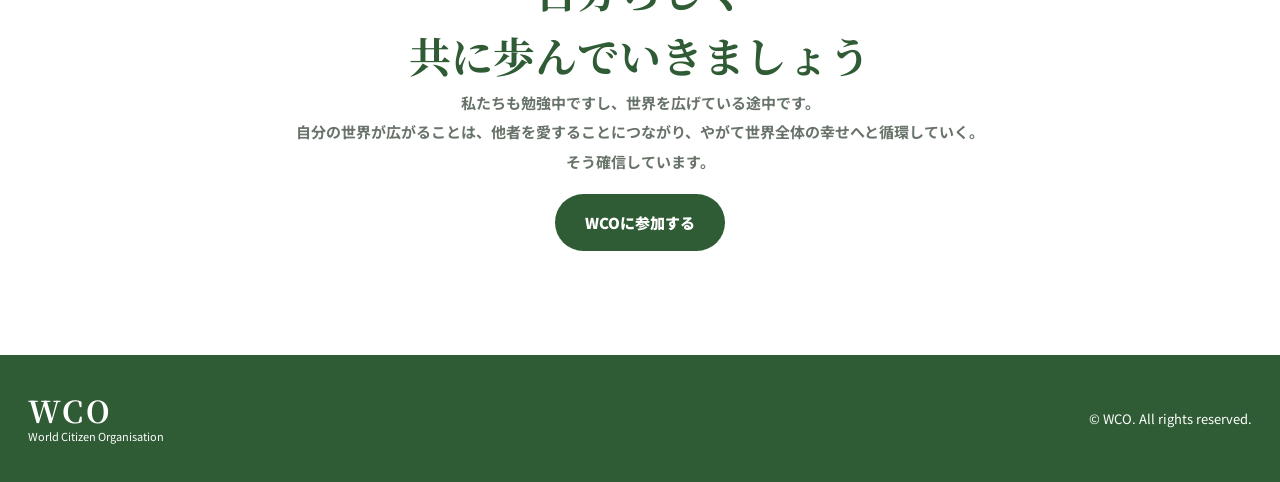
==== commit ea180193: "fix: ロードマップをflexboxで完全リセット・index.html最新反映 Co-Authored-By: Claude Sonnet 4.6 <noreply@anthropic.com>" ====
--- a/prod/index.html
+++ b/prod/index.html
@@ -30,14 +30,14 @@
   </nav>
 </aside>
 <main>
-<section class="hero"><div class="hero-bg"></div><div class="hero-content"><p class="eyebrow hero-anim" style="animation-delay:.1s">World Citizen Organization</p><h1 class="hero-anim" style="animation-delay:.3s">未来を変えるのは、<br>小さな気づきから。</h1><p class="lead hero-anim" style="animation-delay:.55s">世界人としての生き方を提案し、<br>誰もが世界の一部であるという「気づき」を届けます</p><div class="hero-actions hero-anim" style="animation-delay:.75s"><a class="btn primary" href="membership.html">Join us</a><a class="btn secondary" href="#about">WCOについて</a><a class="btn secondary" href="#vision2125">100年後の未来へ</a></div></div>
+<section class="hero"><div class="hero-bg"></div><div class="hero-content"><p class="eyebrow hero-anim" style="animation-delay:.1s">World Citizen Organization</p><h1 class="hero-anim" style="animation-delay:.3s">未来を変えるのは、<br>小さな気づきから。</h1><p class="lead hero-anim" style="animation-delay:.55s">世界人としての生き方を提案し、<br>誰もが世界の一部であるという「気づき」を届ける</p><div class="hero-actions hero-anim" style="animation-delay:.75s"><a class="btn primary" href="membership.html">Join us</a><a class="btn secondary" href="#about">WCOについて</a><a class="btn secondary" href="#vision2125">100年後の未来へ</a></div></div>
 <div class="scroll-hint" aria-hidden="true"><svg viewBox="0 0 20 20" fill="none" xmlns="http://www.w3.org/2000/svg"><path d="M10 4v12M5 11l5 5 5-5" stroke="currentColor" stroke-width="2" stroke-linecap="round" stroke-linejoin="round"/></svg>SCROLL</div></section>
 
-<section id="about" class="section about"><div class="container narrow"><p class="label center fade-up">ABOUT WCO</p><h2 class="center-title fade-up" data-delay="1">「世界人」として<br>地球を美しく生きる</h2><p class="about-sub fade-up" data-delay="2">自分らしさを大切にしながら、他者を受け入れ、自然と共に生きる。それが、WCOの考える「世界人」としての生き方です。</p><div class="about-body text fade-up" data-delay="3"><p>WCOは世界的視野と個人の包括的な幸せを両立するため、若者が中心となり、世代・業界・国境を超えて共創を目指すコミュニティです。</p></div></div></section>
+<section id="about" class="section about"><div class="container narrow"><p class="label center fade-up">ABOUT WCO</p><h2 class="center-title fade-up" data-delay="1">「世界人」として<br>地球を美しく生きる</h2><p class="about-sub fade-up" data-delay="2">自分らしさを大切にしながら、<br>他者を受け入れ、自然と共に生きる。<br>それが、WCOの考える「世界人」としての生き方です。</p><div class="about-body text fade-up" data-delay="3"><p>WCOは世界的視野と個人の包括的な幸せを両立するため、若者が中心となり、世代・業界・国境を超えて共創を目指すコミュニティです。</p></div></div></section>
 
 <section id="mvv" class="section mvv"><div class="container"><p class="label center fade-up">VISION / MISSION</p><div class="mvv-grid">
 <article class="fade-up" data-delay="1"><span>Vision</span><h3>自分らしさが世界を幸せにする循環を</h3><p>「世界を良くしたい」と願うとき、私たちはつい外側にばかり目を向けてしまいます。しかし、世界の最小単位は「個人」です。</p><p>まずはあなた自身が幸せになり、自分らしさや得意に気づくこと。そしてその得意を他者のため、社会のために発揮すること。そこから幸せの循環が始まると考えています。</p></article>
-<article class="fade-up" data-delay="2"><span>Mission</span><h3>「世界人」の生き方を提案し、<br>誰もがすでに世界の一部であるという「気づき」を</h3><p>「世界人」とは、世界のことを考え行動できる人。そして、自分と自分以外、人も自然もすべての違いを受け入れ、共に歩める人のことです。</p><p>自分自身がそこに存在しているだけで、すでに世界の一部なのだという確かな気づきを届けることが、私たちの使命です。</p></article>
+<article class="fade-up" data-delay="2"><span>Mission</span><h3>「世界人」の生き方を提案し、<br>誰もがすでに世界の一部であるという「気づき」を届ける</h3><p>「世界人」とは、世界のことを考え行動できる人。そして、自分と自分以外、人も自然もすべての違いを受け入れ、共に歩める人のことです。</p><p>自分自身がそこに存在しているだけで、すでに世界の一部なのだという確かな気づきを届けることが、私たちの使命です。</p></article>
 </div></div></section>
 
 <section id="cycle" class="section cycle"><div class="container"><p class="label center fade-up">WHAT WE OFFER</p><h2 class="center-title fade-up" data-delay="1">私たちは、「世界を広げる活動」を提供します。</h2><p class="center-lead fade-up" data-delay="2">「知る、広げる、受け入れる、共に歩む」の循環を広げていきます。</p><div class="cycle-grid">
@@ -47,7 +47,7 @@
 <article class="fade-up" data-delay="4"><span>04</span><h3>共に歩む</h3><p>異なる個性が響き合い、新しい未来へ向かって共に歩む。</p></article>
 </div></div></section>
 
-<section id="actions" class="section actions"><div class="container"><p class="label center fade-up">ACTIONS</p><h2 class="center-title fade-up" data-delay="1">想いを形にする、3つのアクション</h2><div class="action-list">
+<section id="actions" class="section actions"><div class="container"><p class="label center fade-up">ACTIONS</p><h2 class="center-title fade-up" data-delay="1">想いを形にする、主な活動</h2><div class="action-list">
 <article class="fade-up" data-delay="1"><b>01</b><div class="action-icon"><svg viewBox="0 0 48 48" fill="none" xmlns="http://www.w3.org/2000/svg"><path d="M24 6C14.059 6 6 14.059 6 24s8.059 18 18 18 18-8.059 18-18S33.941 6 24 6z" stroke="#2f5b35" stroke-width="2.5"/><path d="M16 20c0-4.418 3.582-8 8-8s8 3.582 8 8c0 5-8 14-8 14S16 25 16 20z" stroke="#739b65" stroke-width="2.2" stroke-linejoin="round"/><circle cx="24" cy="20" r="3" fill="#2f5b35"/></svg></div><div><h3>Green Life Food Festa</h3><p class="sub">繋がりと場づくり</p><p>GLFFは単なる催しではありません。多くの人がつながり、自分らしい生き方や世界が広がるきっかけを手にする大切な場です。</p></div></article>
 <article class="fade-up" data-delay="2"><b>02</b><div class="action-icon"><svg viewBox="0 0 48 48" fill="none" xmlns="http://www.w3.org/2000/svg"><circle cx="24" cy="14" r="7" stroke="#2f5b35" stroke-width="2.5"/><path d="M8 40c0-8.837 7.163-16 16-16s16 7.163 16 16" stroke="#2f5b35" stroke-width="2.5" stroke-linecap="round"/><path d="M34 22l6 3-6 3" stroke="#739b65" stroke-width="2" stroke-linecap="round" stroke-linejoin="round"/><path d="M40 25h-8" stroke="#739b65" stroke-width="2" stroke-linecap="round"/></svg></div><div><h3>SNSを通した発信</h3><p class="sub">気づきと視野の拡大</p><p>自分も世界の一部であるという気づきと、視野を広げる方法を発信します。自然栽培や自然なライフスタイルを通じ、心豊かな生き方のヒントを届けます。</p></div></article>
 <article class="fade-up" data-delay="3"><b>03</b><div class="action-icon"><svg viewBox="0 0 48 48" fill="none" xmlns="http://www.w3.org/2000/svg"><circle cx="24" cy="24" r="16" stroke="#2f5b35" stroke-width="2.5"/><path d="M8 24h32M24 8c-4 4-6.5 9.7-6.5 16S20 36 24 40M24 8c4 4 6.5 9.7 6.5 16S28 36 24 40" stroke="#739b65" stroke-width="2" stroke-linecap="round"/></svg></div><div><h3>グローバル人材の育成</h3><p class="sub">自分らしさの発見</p><p>ワークショップや海外の人とのふれあいを通じた活動を行い、自分の世界を広げ、自分らしさを発見するプロセスをサポートします。</p></div></article>
--- a/prod/style.css
+++ b/prod/style.css
@@ -918,16 +918,49 @@
 
 @media(max-width:620px){
   .tree-timeline.phase5{
-    grid-template-columns:1fr !important;
-    gap:44px !important;
+    display:flex !important;
+    flex-direction:column !important;
+    align-items:stretch !important;
+    width:100% !important;
+    margin:40px 0 0 !important;
+    padding:0 !important;
+    gap:0 !important;
+    min-height:auto !important;
+  }
+
+  .tree-timeline.phase5 .tree-trunk{
+    display:none !important;
+  }
+
+  .tree-timeline.phase5 .tree-step,
+  .tree-timeline.phase5 .tree-step.seed,
+  .tree-timeline.phase5 .tree-step.sprout,
+  .tree-timeline.phase5 .tree-step.bloom,
+  .tree-timeline.phase5 .tree-step.village,
+  .tree-timeline.phase5 .tree-step.fruit{
+    position:static !important;
+    left:auto !important;
+    top:auto !important;
+    width:100% !important;
+    padding:0 !important;
+    margin:0 0 28px !important;
+    transform:none !important;
   }
 
   .tree-timeline.phase5 .tree-card{
+    width:100% !important;
     min-height:auto !important;
+    transform:none !important;
+  }
+
+  .tree-timeline.phase5 .sprout .tree-card,
+  .tree-timeline.phase5 .village .tree-card,
+  .tree-timeline.phase5 .bloom .tree-card{
+    transform:none !important;
   }
 
   .tree-period{
-    font-size:28px !important;
+    font-size:24px !important;
   }
 }
 
@@ -1143,7 +1176,7 @@
 .menu-btn span{display:block;height:2px;width:100%;background:var(--green);border-radius:999px;transition:transform .3s,opacity .3s}
 
 .side-overlay{display:none;position:fixed;inset:0;background:rgba(0,0,0,.45);z-index:40;opacity:0;transition:opacity .3s;pointer-events:none}
-.side-overlay.open{opacity:1;pointer-events:auto}
+.side-overlay.open{display:block;opacity:1;pointer-events:auto}
 
 .side-menu{position:fixed;top:0;right:0;bottom:0;width:min(300px,80vw);background:var(--paper);z-index:50;transform:translateX(100%);transition:transform .35s cubic-bezier(.4,0,.2,1);padding:28px 28px 40px;display:flex;flex-direction:column;box-shadow:-8px 0 40px rgba(47,91,53,.12)}
 .side-menu.open{transform:translateX(0)}
@@ -1163,7 +1196,6 @@
 @media(max-width:980px){
   .menu-btn{display:flex}
   .hero-actions{display:none}
-  .side-overlay{display:block}
 }
 
 /* ==========================================
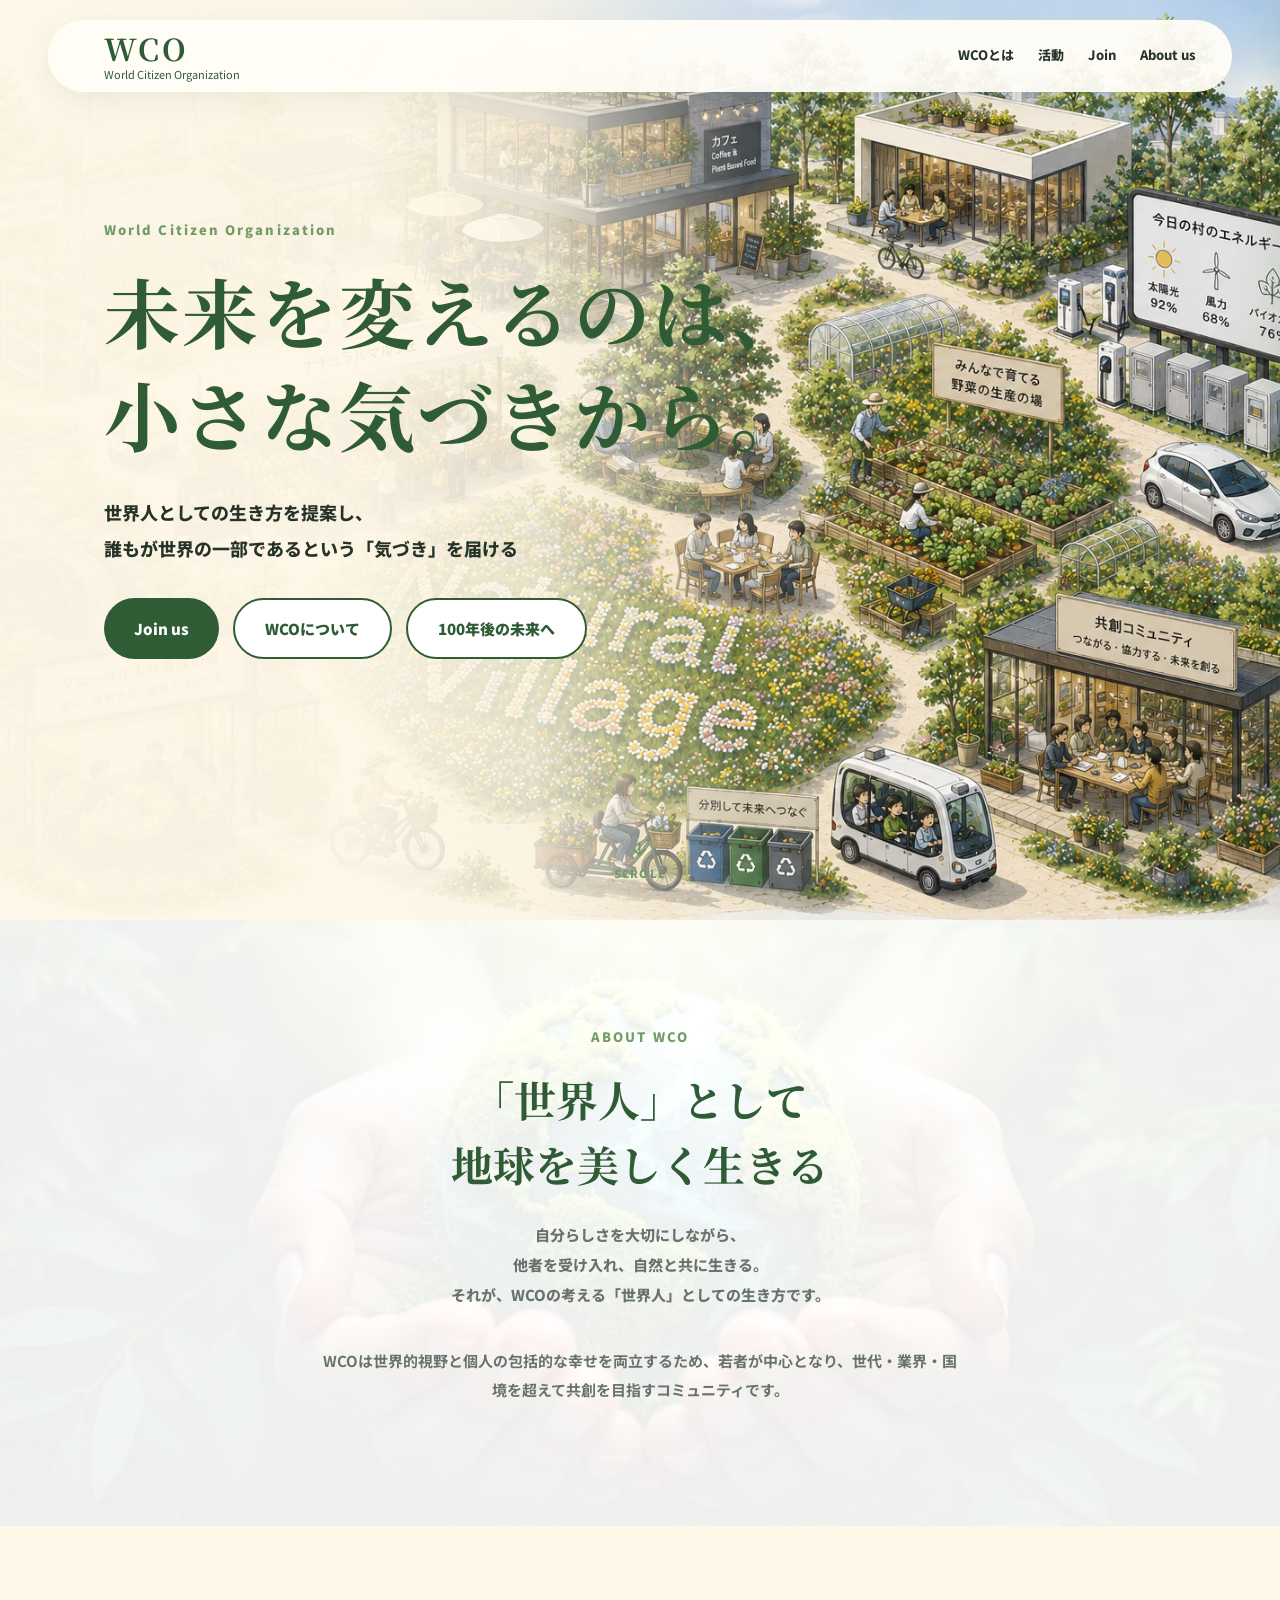
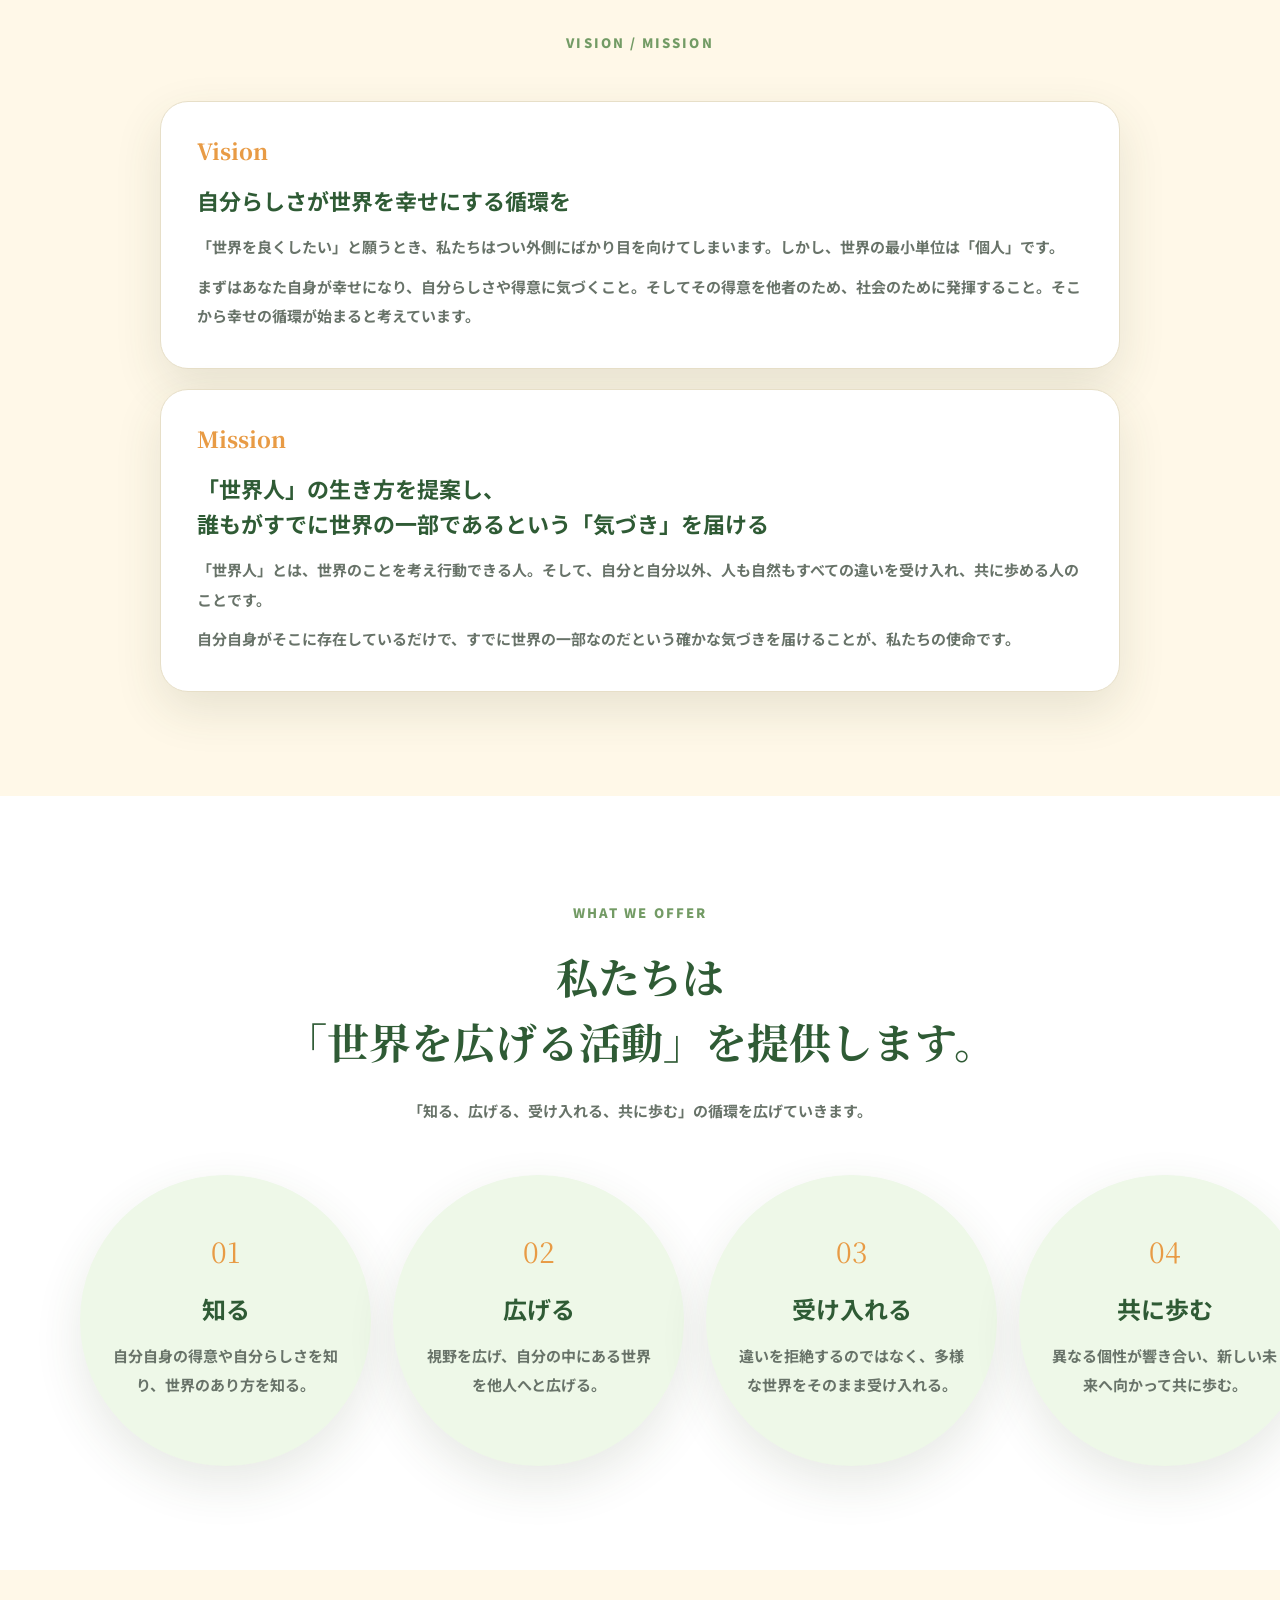
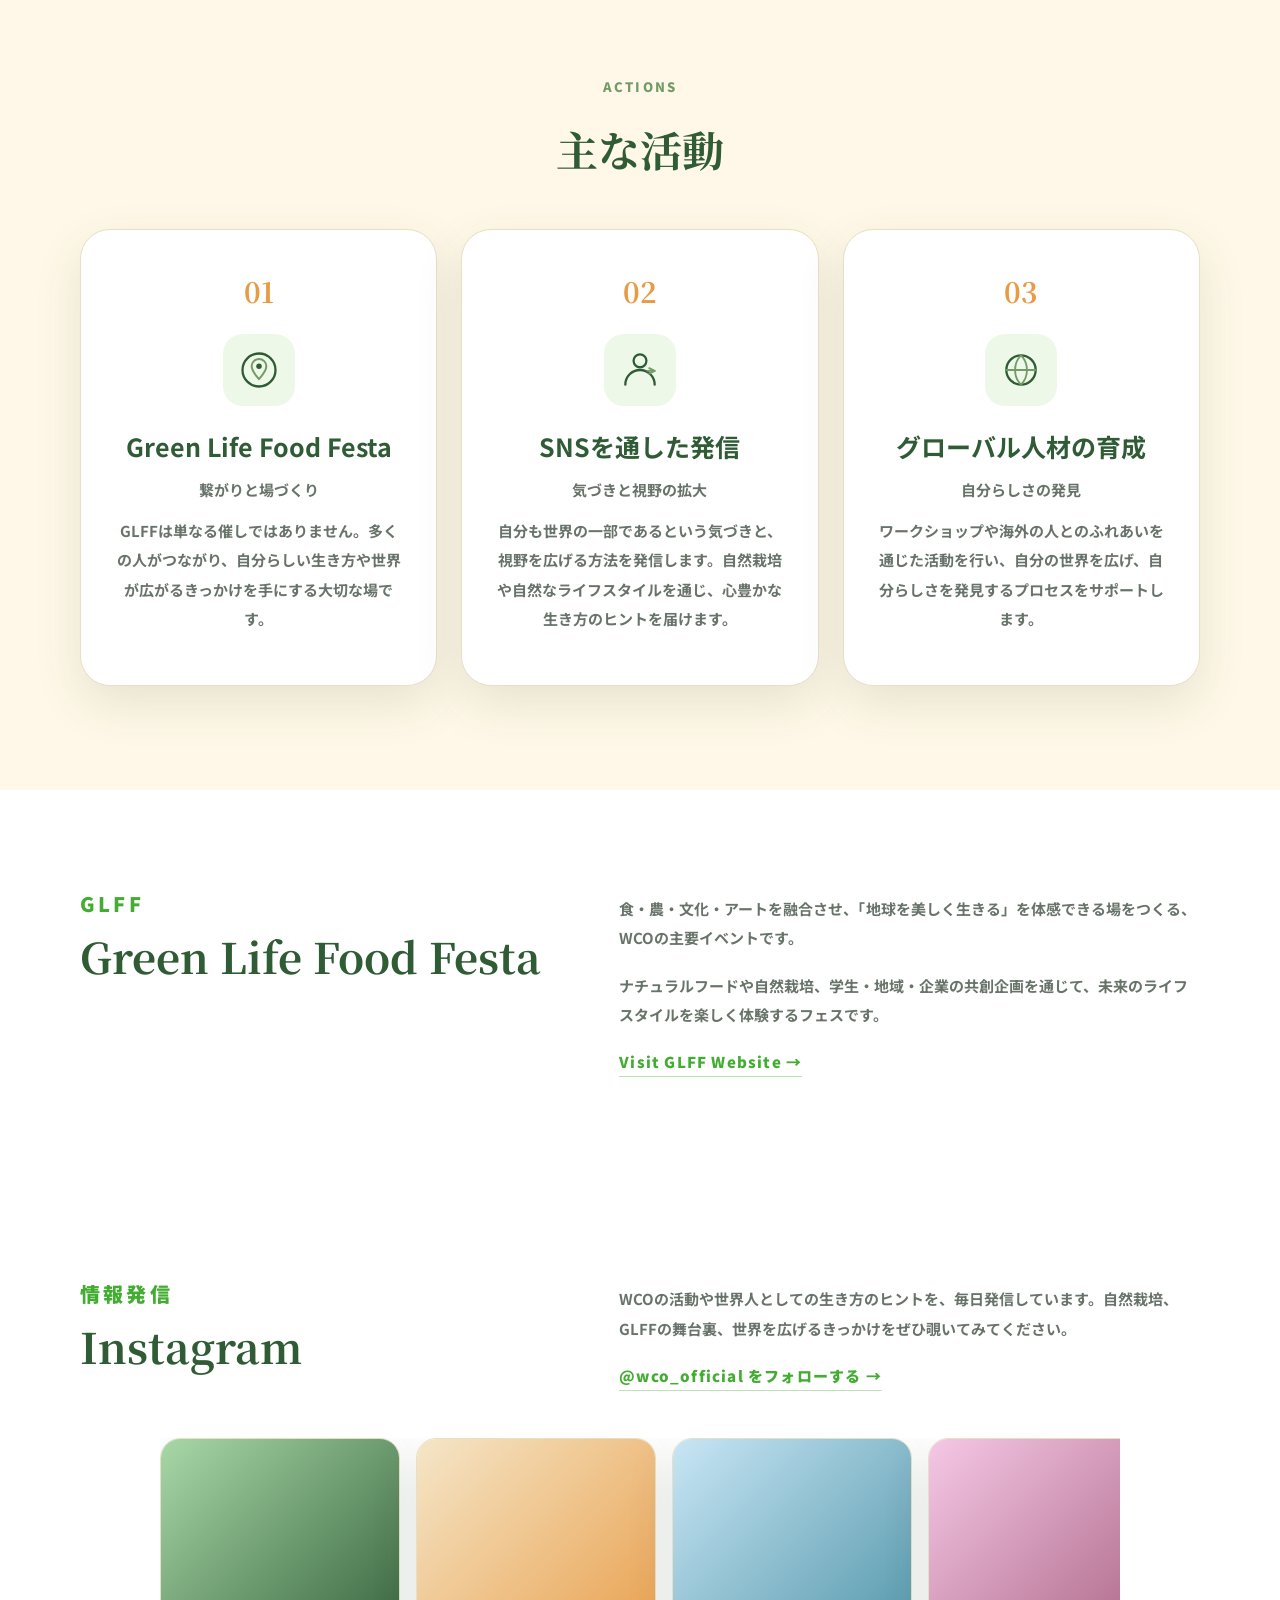
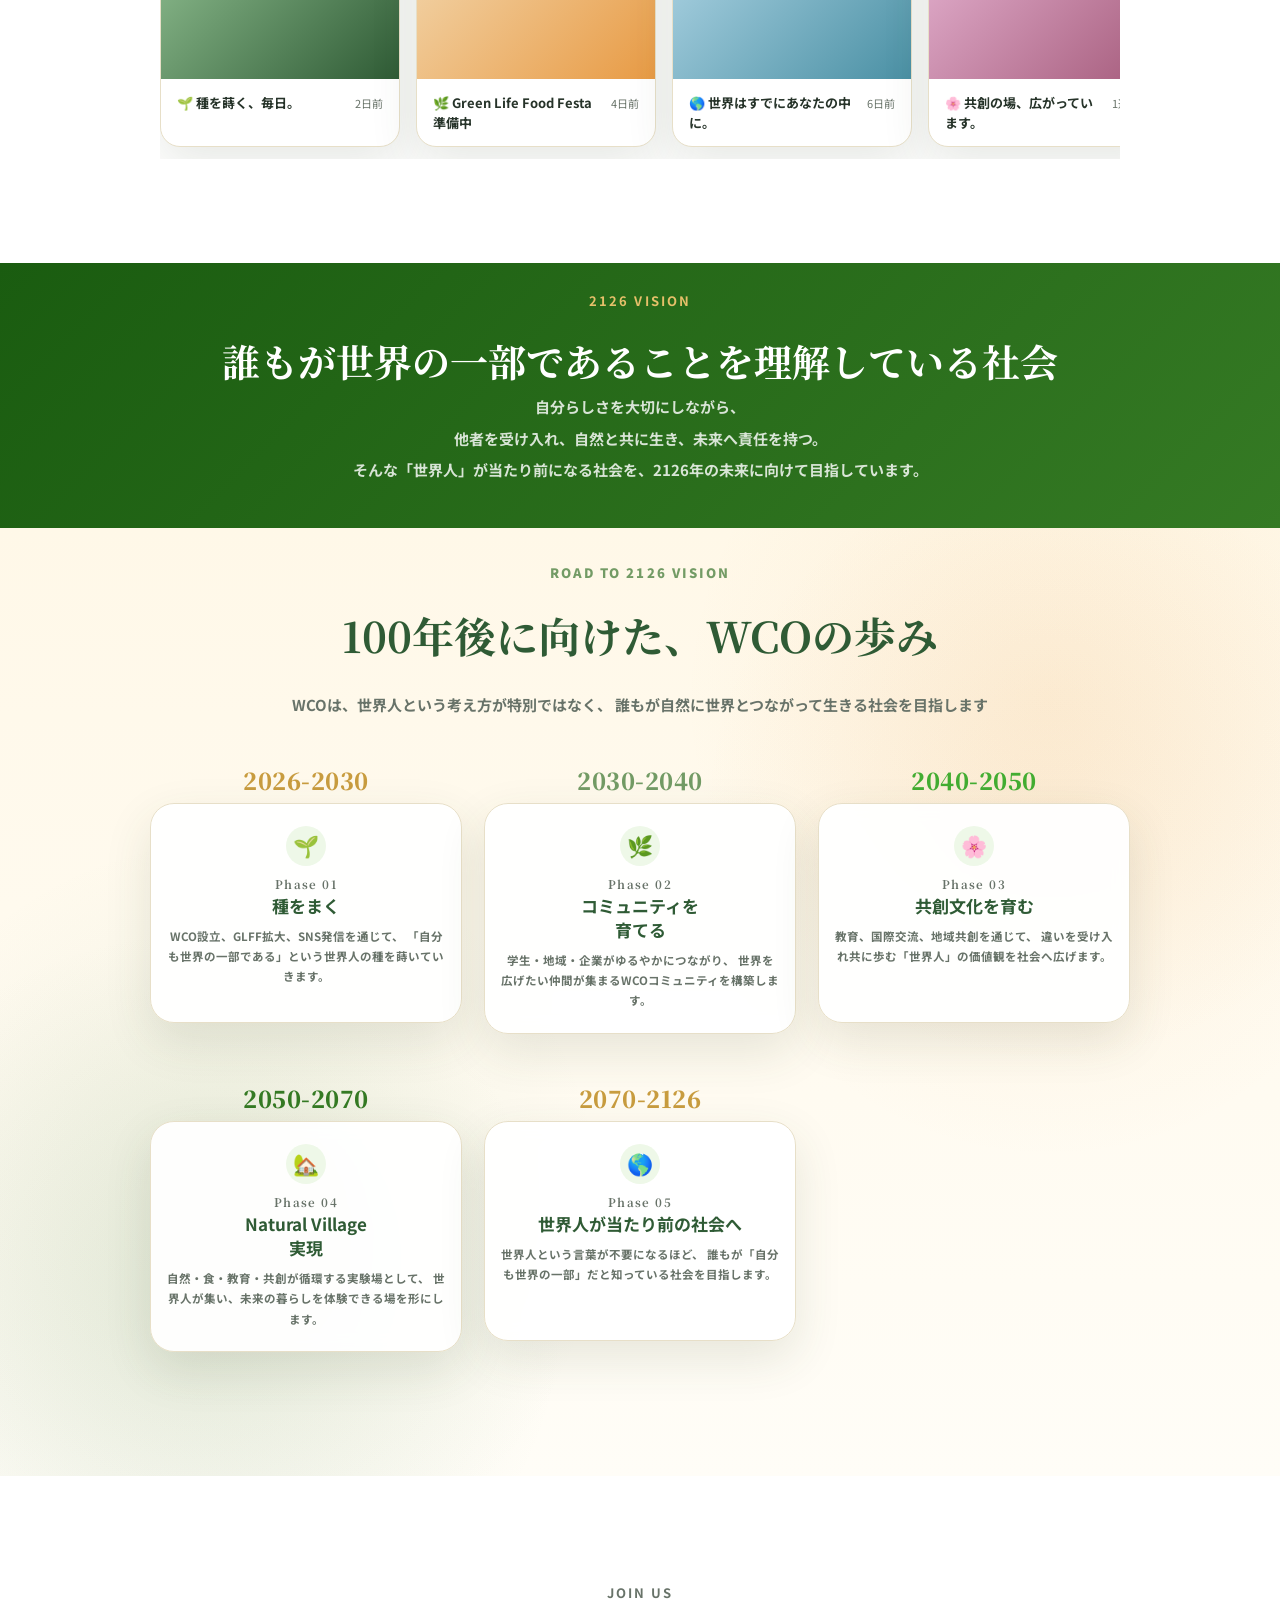
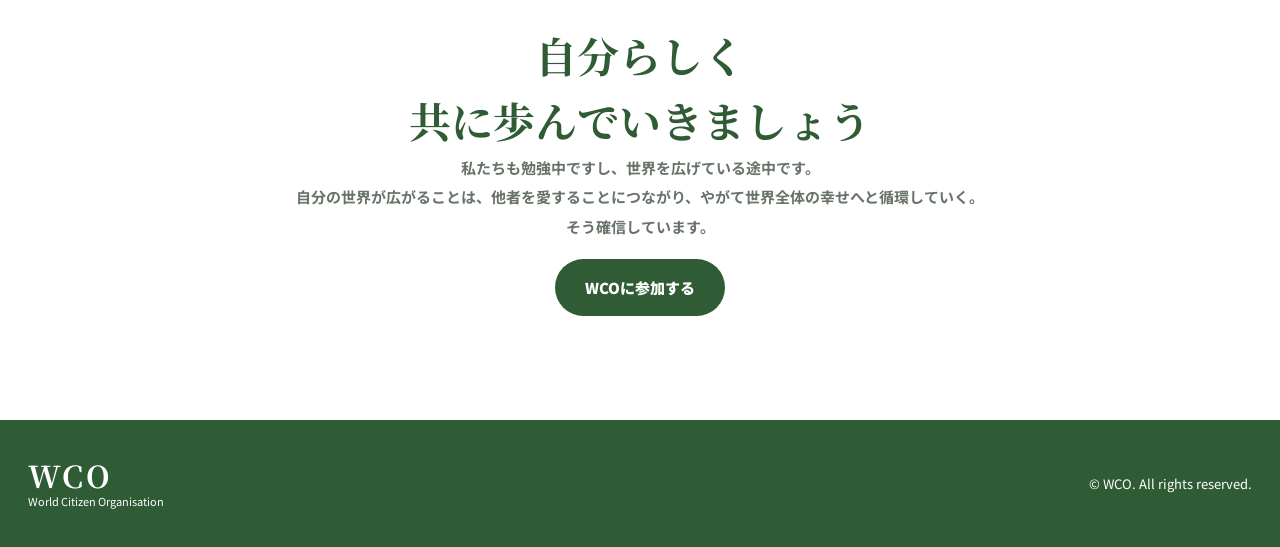
==== commit dfa0c659: "deploy: index.html更新をデプロイ Co-Authored-By: Claude Sonnet 4.6 <noreply@anthropic.com>" ====
--- a/prod/index.html
+++ b/prod/index.html
@@ -40,14 +40,14 @@
 <article class="fade-up" data-delay="2"><span>Mission</span><h3>「世界人」の生き方を提案し、<br>誰もがすでに世界の一部であるという「気づき」を届ける</h3><p>「世界人」とは、世界のことを考え行動できる人。そして、自分と自分以外、人も自然もすべての違いを受け入れ、共に歩める人のことです。</p><p>自分自身がそこに存在しているだけで、すでに世界の一部なのだという確かな気づきを届けることが、私たちの使命です。</p></article>
 </div></div></section>
 
-<section id="cycle" class="section cycle"><div class="container"><p class="label center fade-up">WHAT WE OFFER</p><h2 class="center-title fade-up" data-delay="1">私たちは、「世界を広げる活動」を提供します。</h2><p class="center-lead fade-up" data-delay="2">「知る、広げる、受け入れる、共に歩む」の循環を広げていきます。</p><div class="cycle-grid">
+<section id="cycle" class="section cycle"><div class="container"><p class="label center fade-up">WHAT WE OFFER</p><h2 class="center-title fade-up" data-delay="1">私たちは<br>「世界を広げる活動」を提供します。</h2><p class="center-lead fade-up" data-delay="2">「知る、広げる、受け入れる、共に歩む」の循環を広げていきます。</p><div class="cycle-grid">
 <article class="fade-up" data-delay="1"><span>01</span><h3>知る</h3><p>自分自身の得意や自分らしさを知り、世界のあり方を知る。</p></article>
 <article class="fade-up" data-delay="2"><span>02</span><h3>広げる</h3><p>視野を広げ、自分の中にある世界を他人へと広げる。</p></article>
 <article class="fade-up" data-delay="3"><span>03</span><h3>受け入れる</h3><p>違いを拒絶するのではなく、多様な世界をそのまま受け入れる。</p></article>
 <article class="fade-up" data-delay="4"><span>04</span><h3>共に歩む</h3><p>異なる個性が響き合い、新しい未来へ向かって共に歩む。</p></article>
 </div></div></section>
 
-<section id="actions" class="section actions"><div class="container"><p class="label center fade-up">ACTIONS</p><h2 class="center-title fade-up" data-delay="1">想いを形にする、主な活動</h2><div class="action-list">
+<section id="actions" class="section actions"><div class="container"><p class="label center fade-up">ACTIONS</p><h2 class="center-title fade-up" data-delay="1">主な活動</h2><div class="action-list">
 <article class="fade-up" data-delay="1"><b>01</b><div class="action-icon"><svg viewBox="0 0 48 48" fill="none" xmlns="http://www.w3.org/2000/svg"><path d="M24 6C14.059 6 6 14.059 6 24s8.059 18 18 18 18-8.059 18-18S33.941 6 24 6z" stroke="#2f5b35" stroke-width="2.5"/><path d="M16 20c0-4.418 3.582-8 8-8s8 3.582 8 8c0 5-8 14-8 14S16 25 16 20z" stroke="#739b65" stroke-width="2.2" stroke-linejoin="round"/><circle cx="24" cy="20" r="3" fill="#2f5b35"/></svg></div><div><h3>Green Life Food Festa</h3><p class="sub">繋がりと場づくり</p><p>GLFFは単なる催しではありません。多くの人がつながり、自分らしい生き方や世界が広がるきっかけを手にする大切な場です。</p></div></article>
 <article class="fade-up" data-delay="2"><b>02</b><div class="action-icon"><svg viewBox="0 0 48 48" fill="none" xmlns="http://www.w3.org/2000/svg"><circle cx="24" cy="14" r="7" stroke="#2f5b35" stroke-width="2.5"/><path d="M8 40c0-8.837 7.163-16 16-16s16 7.163 16 16" stroke="#2f5b35" stroke-width="2.5" stroke-linecap="round"/><path d="M34 22l6 3-6 3" stroke="#739b65" stroke-width="2" stroke-linecap="round" stroke-linejoin="round"/><path d="M40 25h-8" stroke="#739b65" stroke-width="2" stroke-linecap="round"/></svg></div><div><h3>SNSを通した発信</h3><p class="sub">気づきと視野の拡大</p><p>自分も世界の一部であるという気づきと、視野を広げる方法を発信します。自然栽培や自然なライフスタイルを通じ、心豊かな生き方のヒントを届けます。</p></div></article>
 <article class="fade-up" data-delay="3"><b>03</b><div class="action-icon"><svg viewBox="0 0 48 48" fill="none" xmlns="http://www.w3.org/2000/svg"><circle cx="24" cy="24" r="16" stroke="#2f5b35" stroke-width="2.5"/><path d="M8 24h32M24 8c-4 4-6.5 9.7-6.5 16S20 36 24 40M24 8c4 4 6.5 9.7 6.5 16S28 36 24 40" stroke="#739b65" stroke-width="2" stroke-linecap="round"/></svg></div><div><h3>グローバル人材の育成</h3><p class="sub">自分らしさの発見</p><p>ワークショップや海外の人とのふれあいを通じた活動を行い、自分の世界を広げ、自分らしさを発見するプロセスをサポートします。</p></div></article>
--- a/prod/style.css
+++ b/prod/style.css
@@ -1242,7 +1242,7 @@
    PAGE LOADER
    ========================================== */
 #loader{
-  position:fixed;top:0;left:0;width:100vw;height:100vh;z-index:9999;
+  position:fixed;inset:0;z-index:9999;
   background:var(--paper);
   display:flex;align-items:center;justify-content:center;
   transition:opacity .8s cubic-bezier(.4,0,.2,1),visibility .8s;
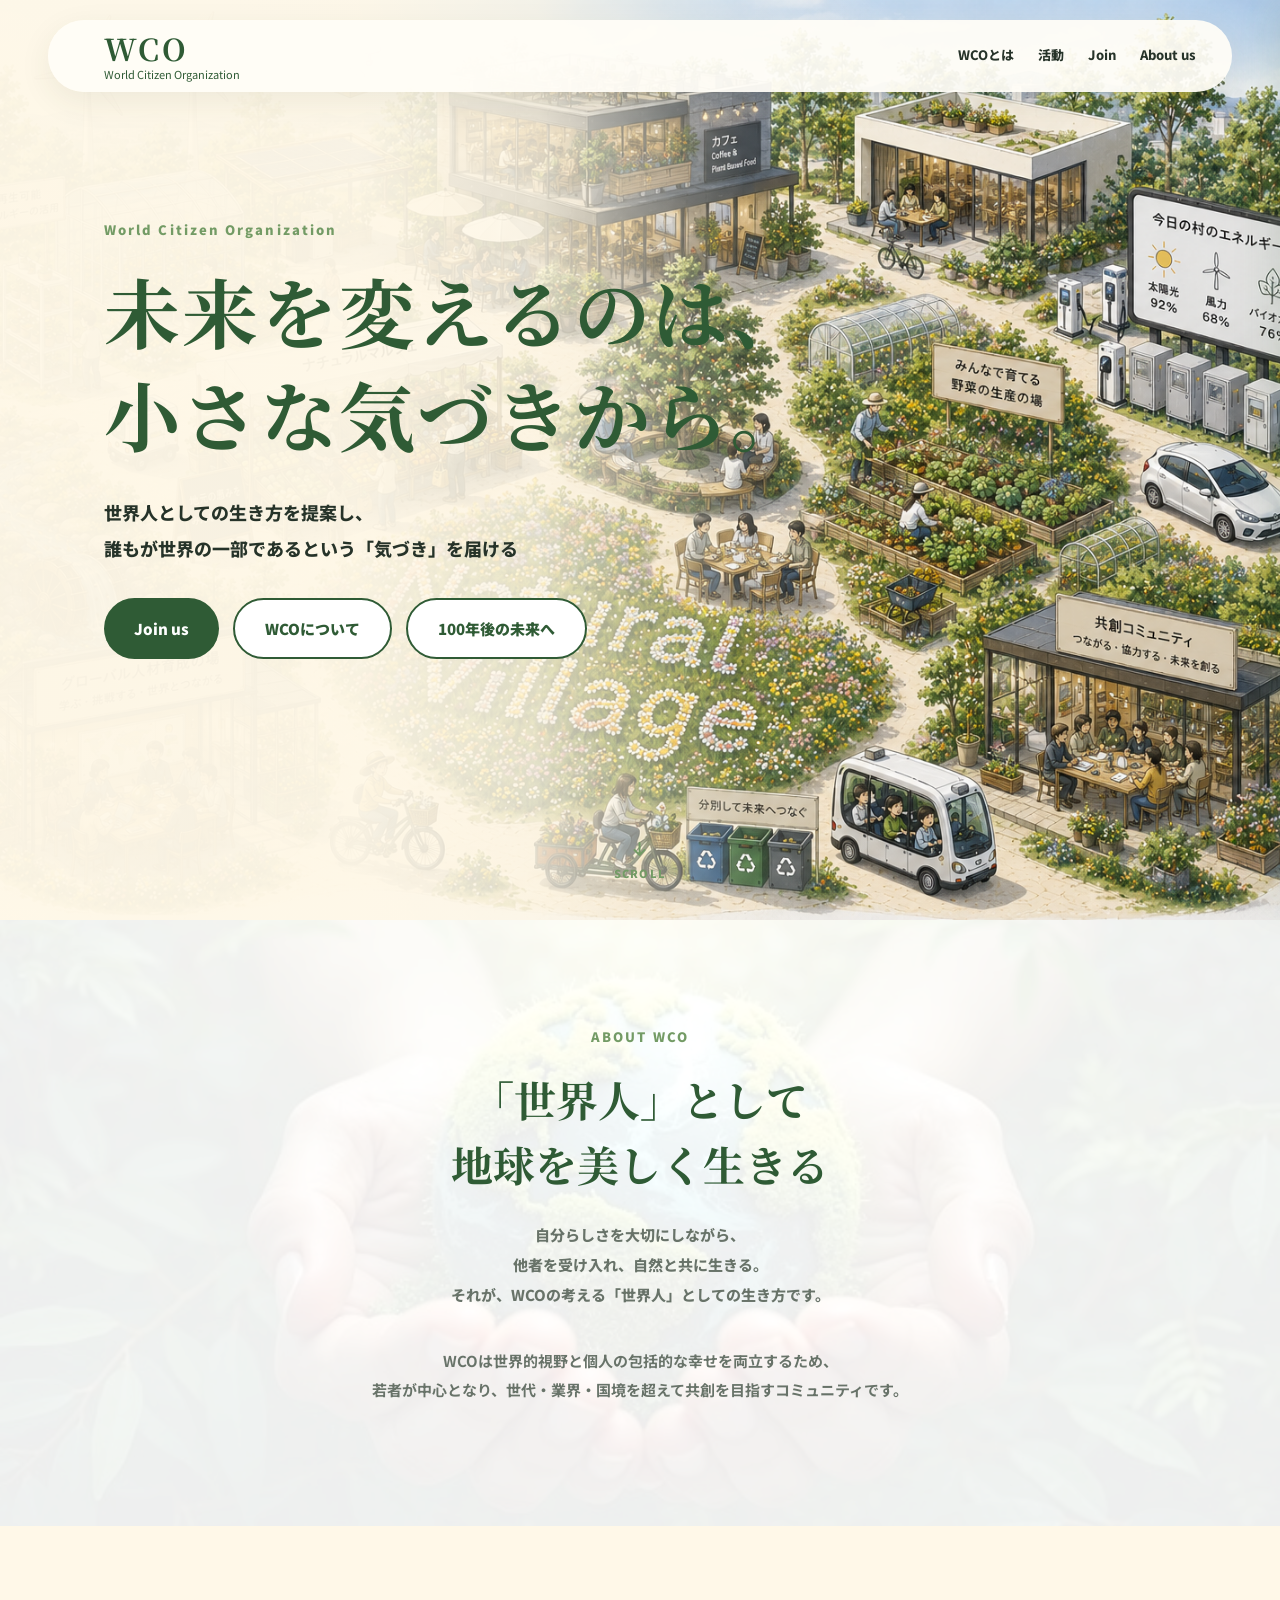
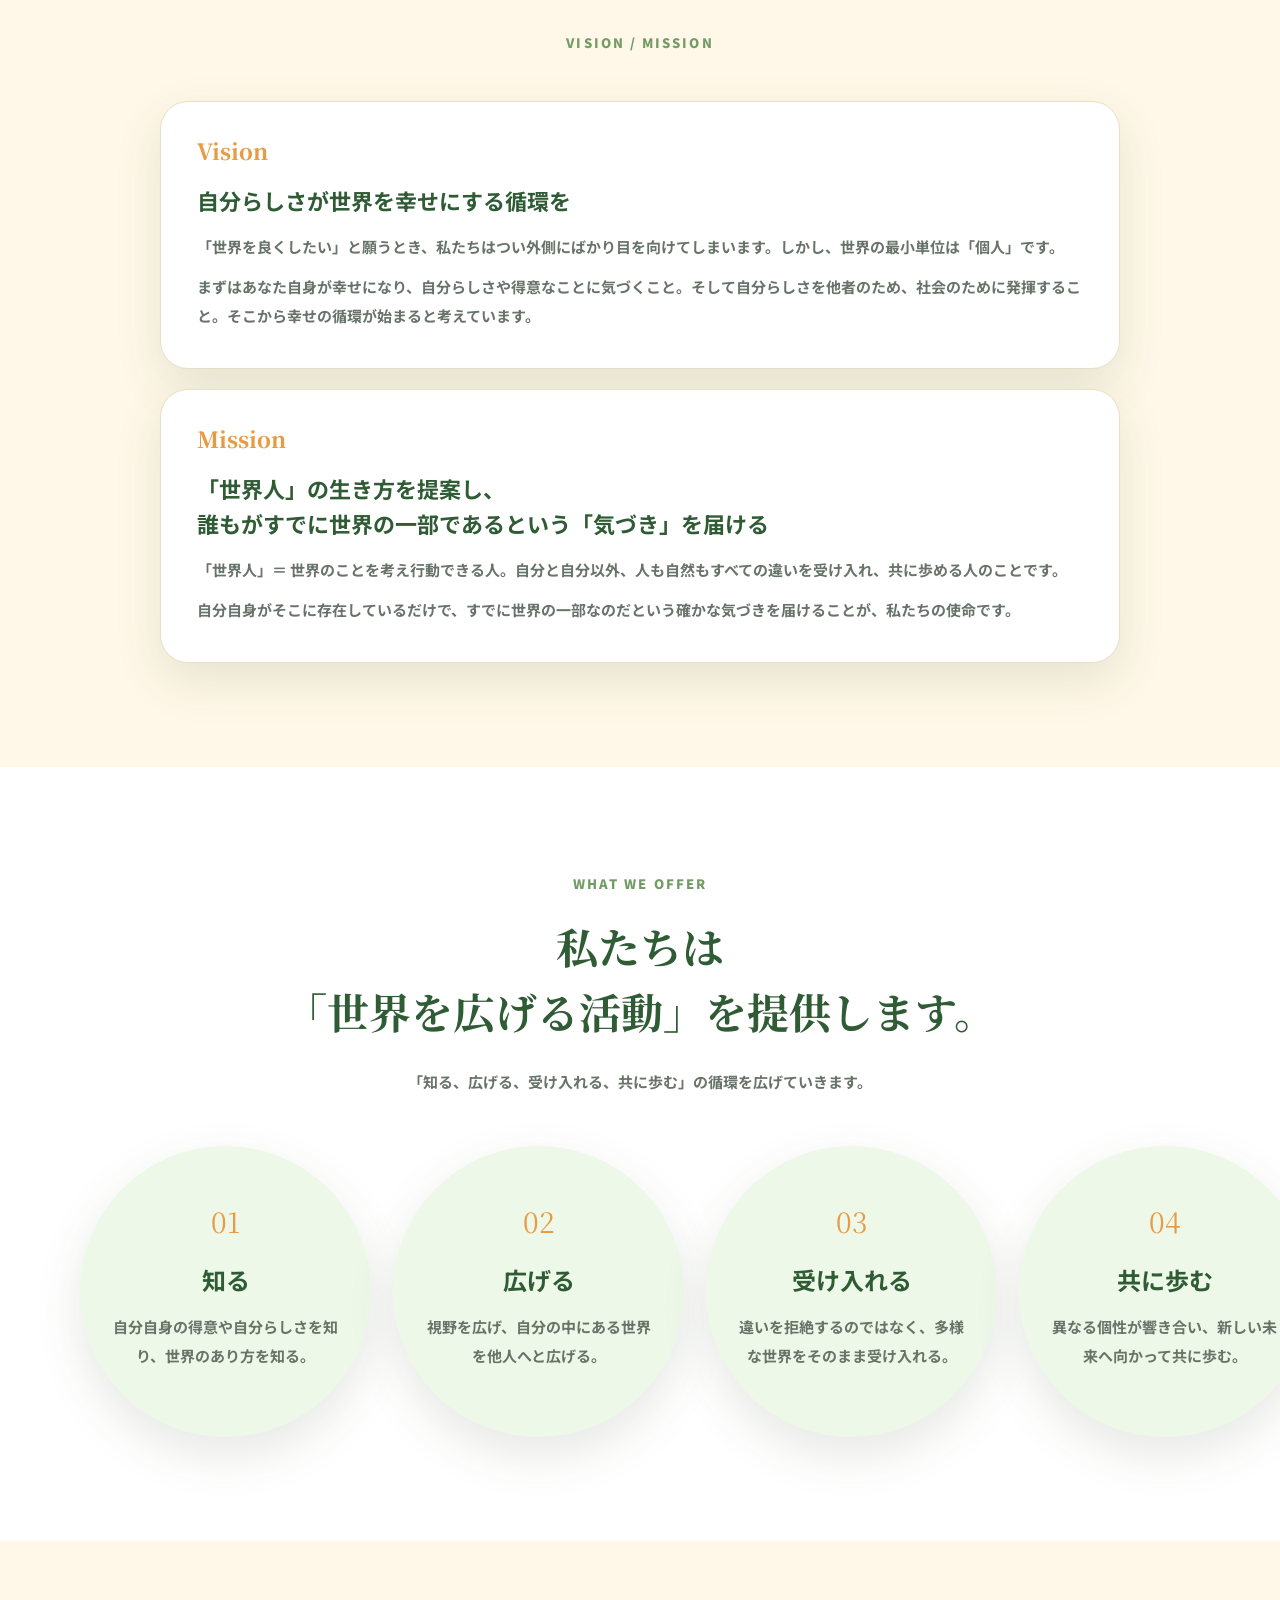
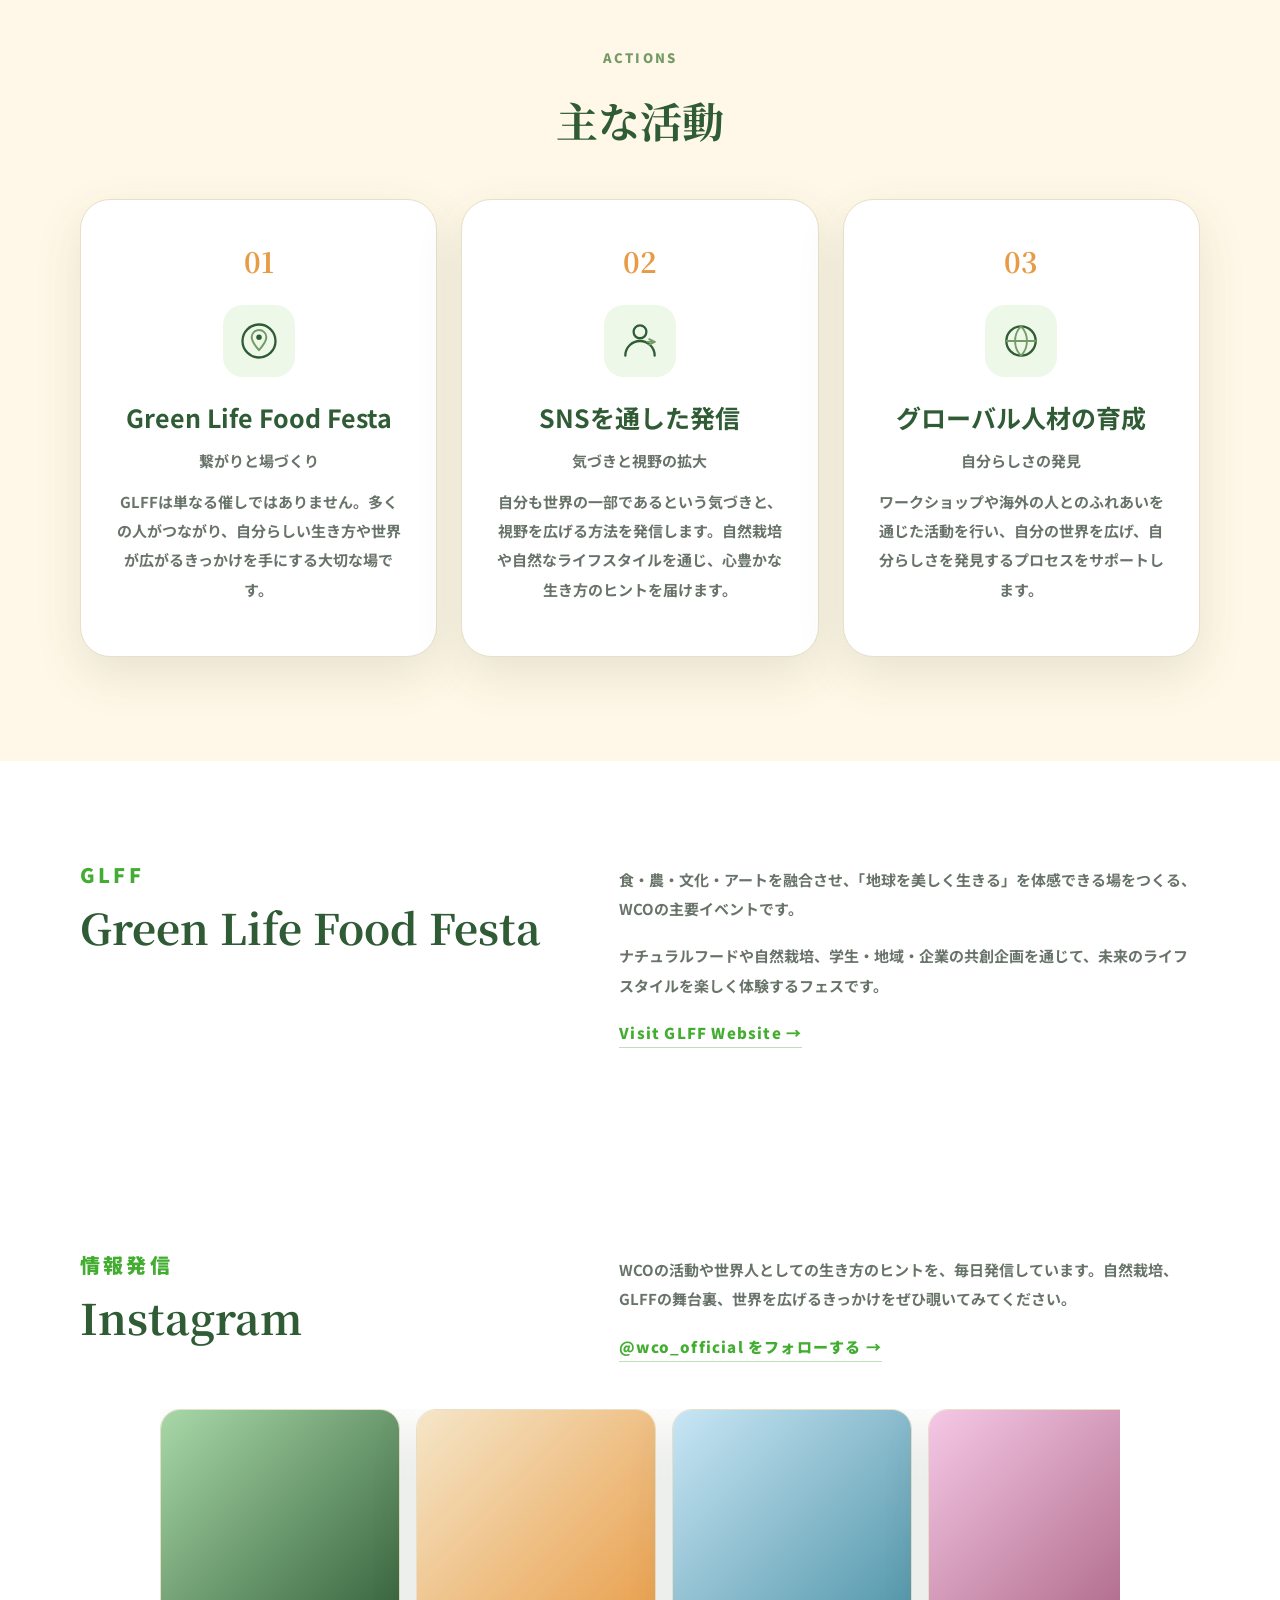
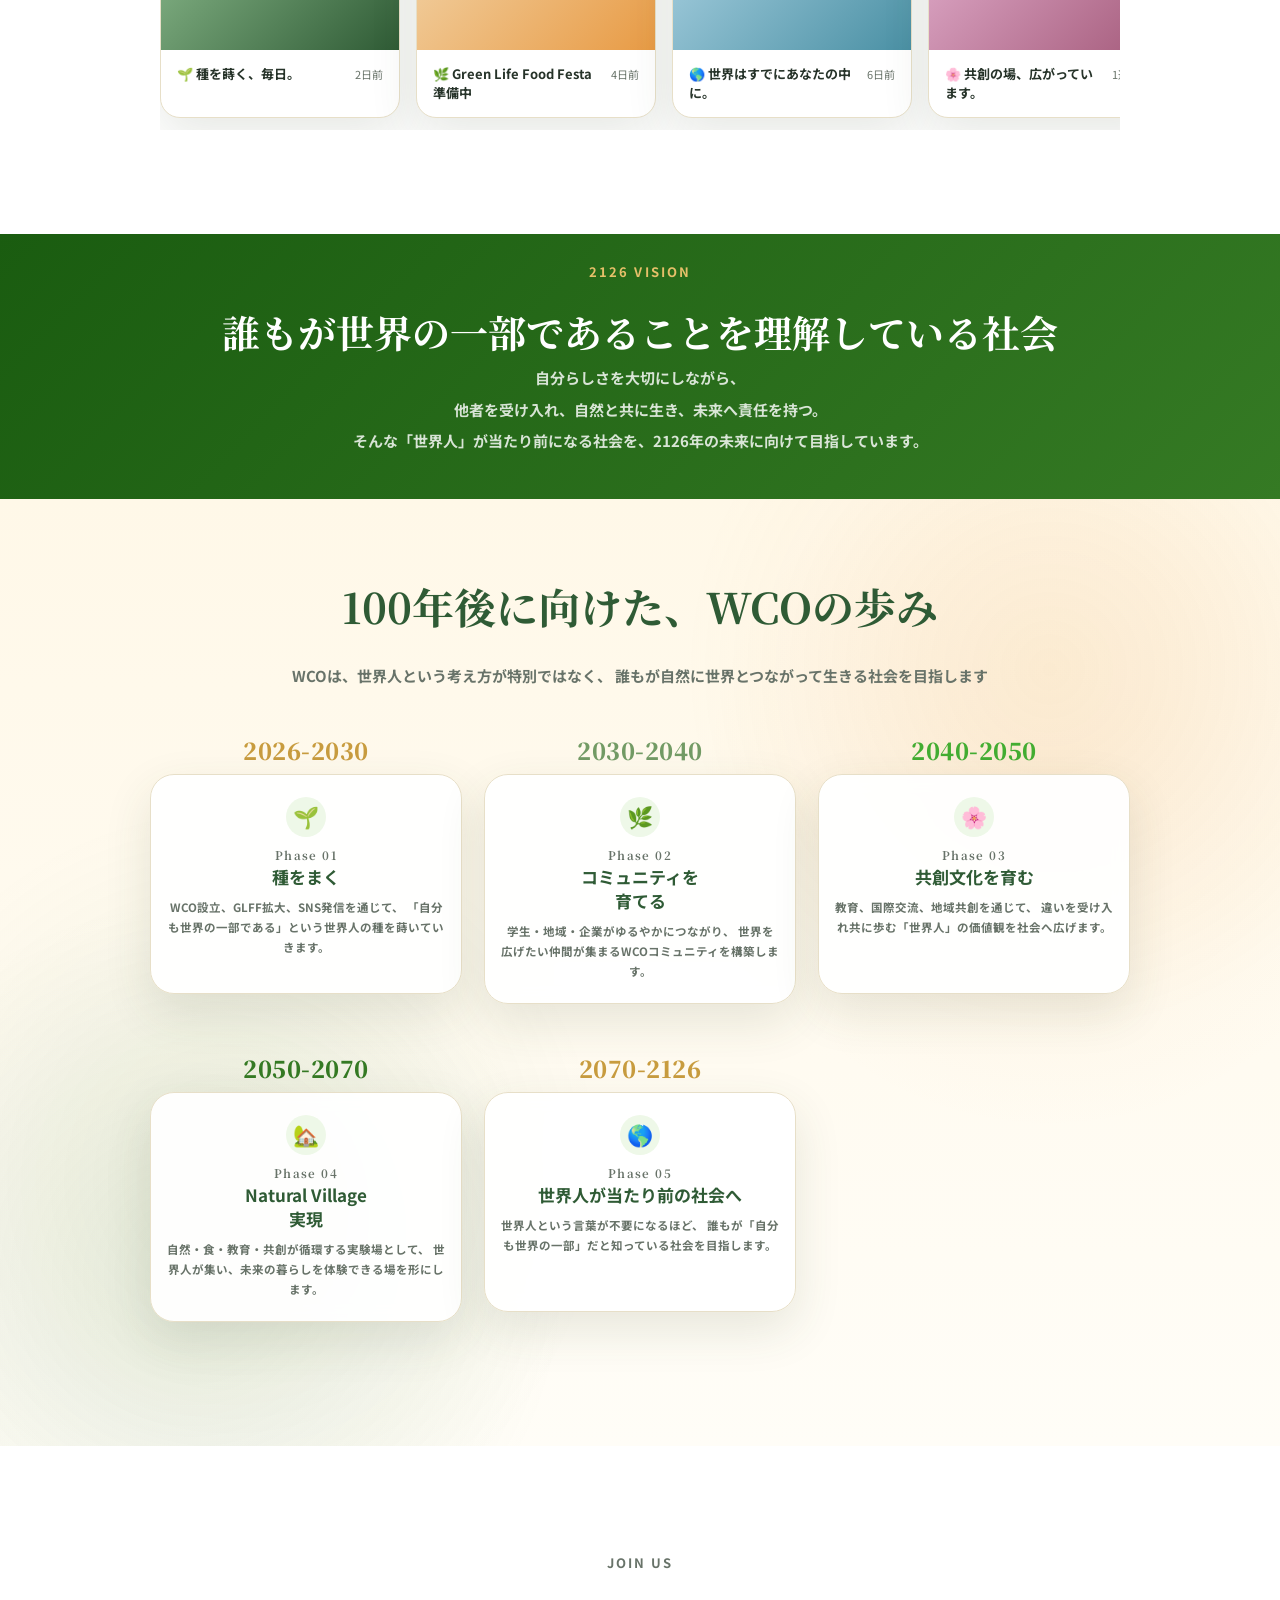
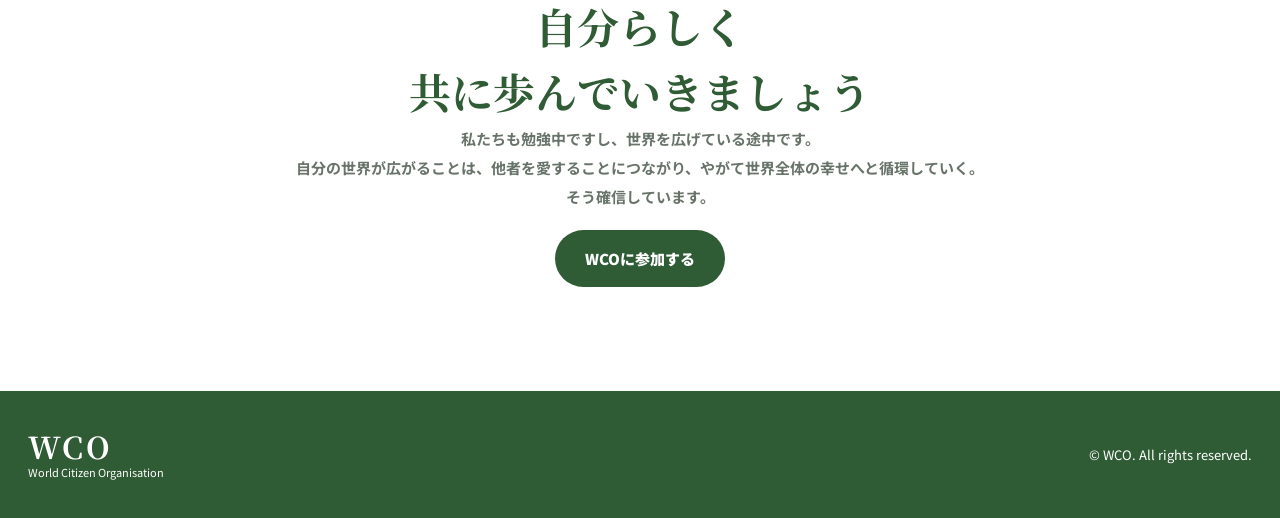
==== commit d250fd96: "deploy: index.html再デプロイ Co-Authored-By: Claude Sonnet 4.6 <noreply@anthropic.com>" ====
--- a/prod/index.html
+++ b/prod/index.html
@@ -33,11 +33,11 @@
 <section class="hero"><div class="hero-bg"></div><div class="hero-content"><p class="eyebrow hero-anim" style="animation-delay:.1s">World Citizen Organization</p><h1 class="hero-anim" style="animation-delay:.3s">未来を変えるのは、<br>小さな気づきから。</h1><p class="lead hero-anim" style="animation-delay:.55s">世界人としての生き方を提案し、<br>誰もが世界の一部であるという「気づき」を届ける</p><div class="hero-actions hero-anim" style="animation-delay:.75s"><a class="btn primary" href="membership.html">Join us</a><a class="btn secondary" href="#about">WCOについて</a><a class="btn secondary" href="#vision2125">100年後の未来へ</a></div></div>
 <div class="scroll-hint" aria-hidden="true"><svg viewBox="0 0 20 20" fill="none" xmlns="http://www.w3.org/2000/svg"><path d="M10 4v12M5 11l5 5 5-5" stroke="currentColor" stroke-width="2" stroke-linecap="round" stroke-linejoin="round"/></svg>SCROLL</div></section>
 
-<section id="about" class="section about"><div class="container narrow"><p class="label center fade-up">ABOUT WCO</p><h2 class="center-title fade-up" data-delay="1">「世界人」として<br>地球を美しく生きる</h2><p class="about-sub fade-up" data-delay="2">自分らしさを大切にしながら、<br>他者を受け入れ、自然と共に生きる。<br>それが、WCOの考える「世界人」としての生き方です。</p><div class="about-body text fade-up" data-delay="3"><p>WCOは世界的視野と個人の包括的な幸せを両立するため、若者が中心となり、世代・業界・国境を超えて共創を目指すコミュニティです。</p></div></div></section>
+<section id="about" class="section about"><div class="container narrow"><p class="label center fade-up">ABOUT WCO</p><h2 class="center-title fade-up" data-delay="1">「世界人」として<br>地球を美しく生きる</h2><p class="about-sub fade-up" data-delay="2">自分らしさを大切にしながら、<br>他者を受け入れ、自然と共に生きる。<br>それが、WCOの考える「世界人」としての生き方です。</p><div class="about-body text fade-up" data-delay="3"><p>WCOは世界的視野と個人の包括的な幸せを両立するため、<br>若者が中心となり、世代・業界・国境を超えて共創を目指すコミュニティです。</p></div></div></section>
 
 <section id="mvv" class="section mvv"><div class="container"><p class="label center fade-up">VISION / MISSION</p><div class="mvv-grid">
-<article class="fade-up" data-delay="1"><span>Vision</span><h3>自分らしさが世界を幸せにする循環を</h3><p>「世界を良くしたい」と願うとき、私たちはつい外側にばかり目を向けてしまいます。しかし、世界の最小単位は「個人」です。</p><p>まずはあなた自身が幸せになり、自分らしさや得意に気づくこと。そしてその得意を他者のため、社会のために発揮すること。そこから幸せの循環が始まると考えています。</p></article>
-<article class="fade-up" data-delay="2"><span>Mission</span><h3>「世界人」の生き方を提案し、<br>誰もがすでに世界の一部であるという「気づき」を届ける</h3><p>「世界人」とは、世界のことを考え行動できる人。そして、自分と自分以外、人も自然もすべての違いを受け入れ、共に歩める人のことです。</p><p>自分自身がそこに存在しているだけで、すでに世界の一部なのだという確かな気づきを届けることが、私たちの使命です。</p></article>
+<article class="fade-up" data-delay="1"><span>Vision</span><h3>自分らしさが世界を幸せにする循環を</h3><p>「世界を良くしたい」と願うとき、私たちはつい外側にばかり目を向けてしまいます。しかし、世界の最小単位は「個人」です。</p><p>まずはあなた自身が幸せになり、自分らしさや得意なことに気づくこと。そして自分らしさを他者のため、社会のために発揮すること。そこから幸せの循環が始まると考えています。</p></article>
+<article class="fade-up" data-delay="2"><span>Mission</span><h3>「世界人」の生き方を提案し、<br>誰もがすでに世界の一部であるという「気づき」を届ける</h3><p>「世界人」＝ 世界のことを考え行動できる人。自分と自分以外、人も自然もすべての違いを受け入れ、共に歩める人のことです。</p><p>自分自身がそこに存在しているだけで、すでに世界の一部なのだという確かな気づきを届けることが、私たちの使命です。</p></article>
 </div></div></section>
 
 <section id="cycle" class="section cycle"><div class="container"><p class="label center fade-up">WHAT WE OFFER</p><h2 class="center-title fade-up" data-delay="1">私たちは<br>「世界を広げる活動」を提供します。</h2><p class="center-lead fade-up" data-delay="2">「知る、広げる、受け入れる、共に歩む」の循環を広げていきます。</p><div class="cycle-grid">
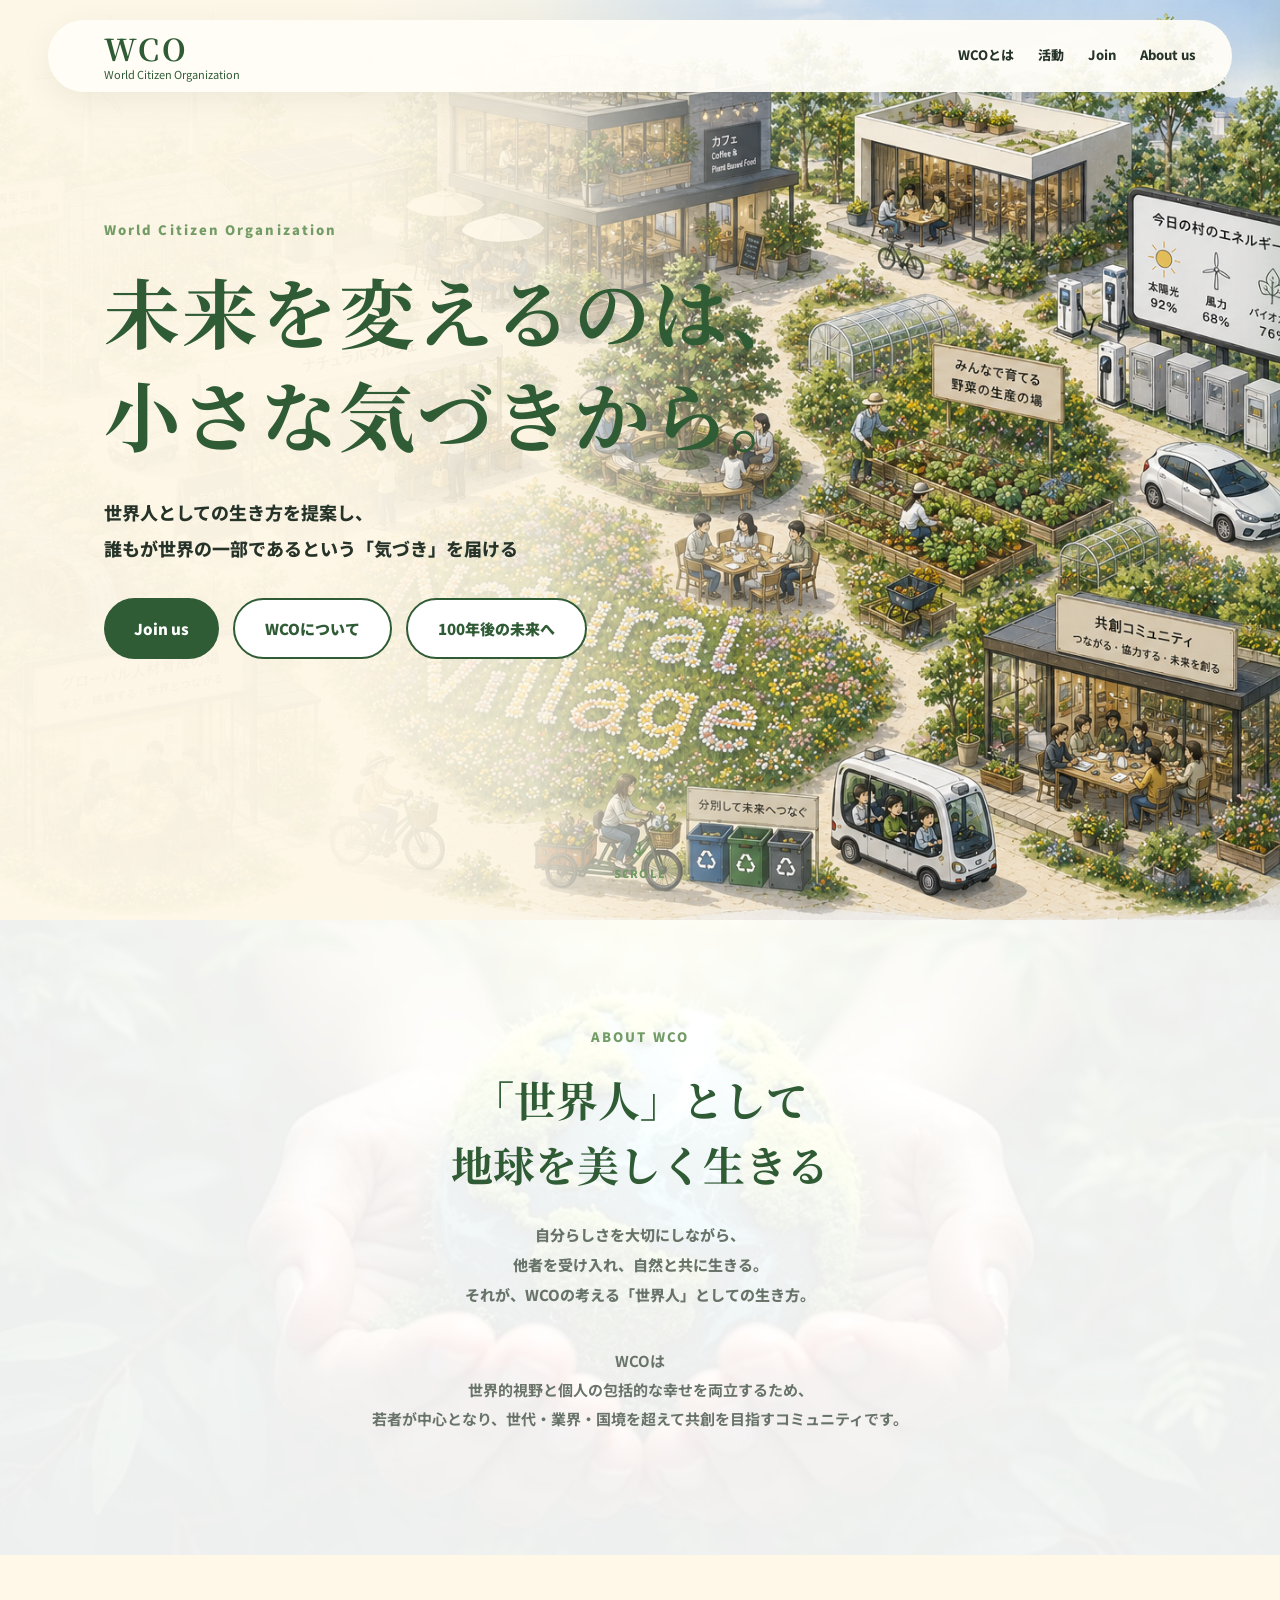
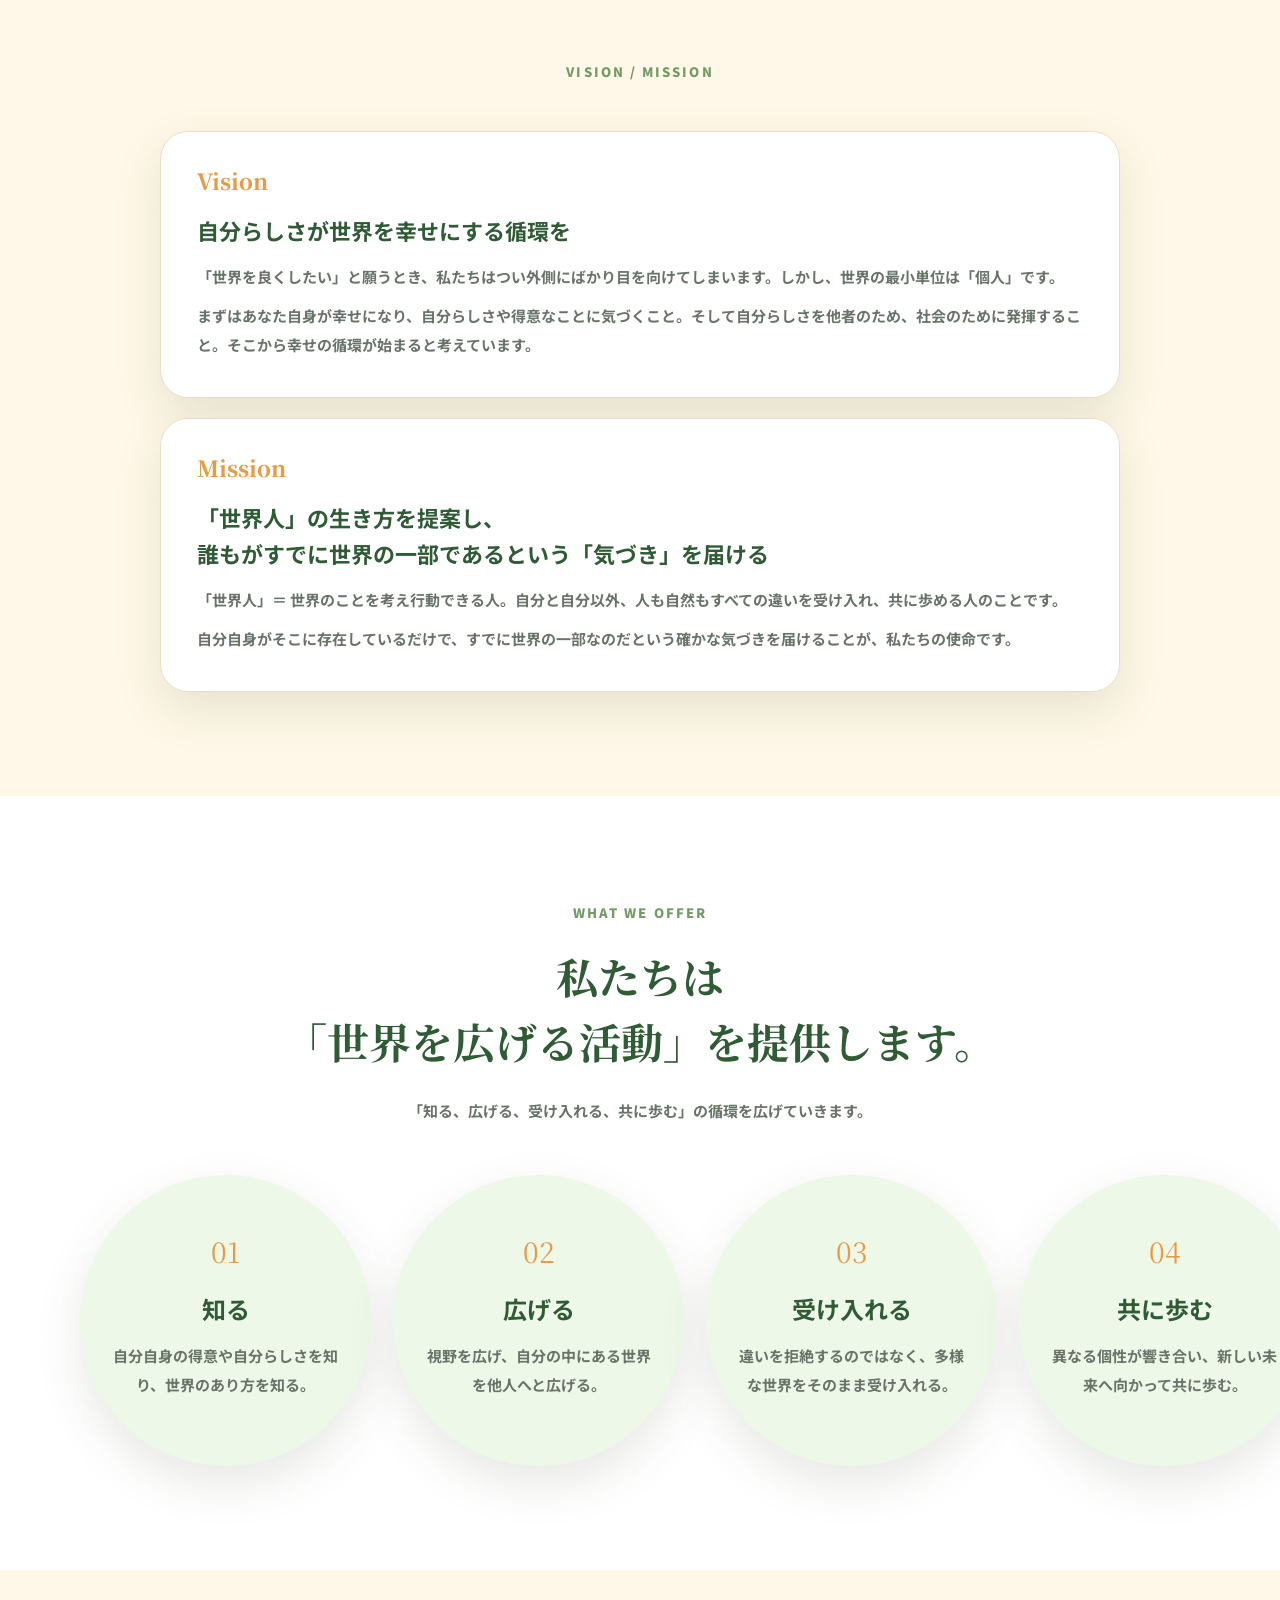
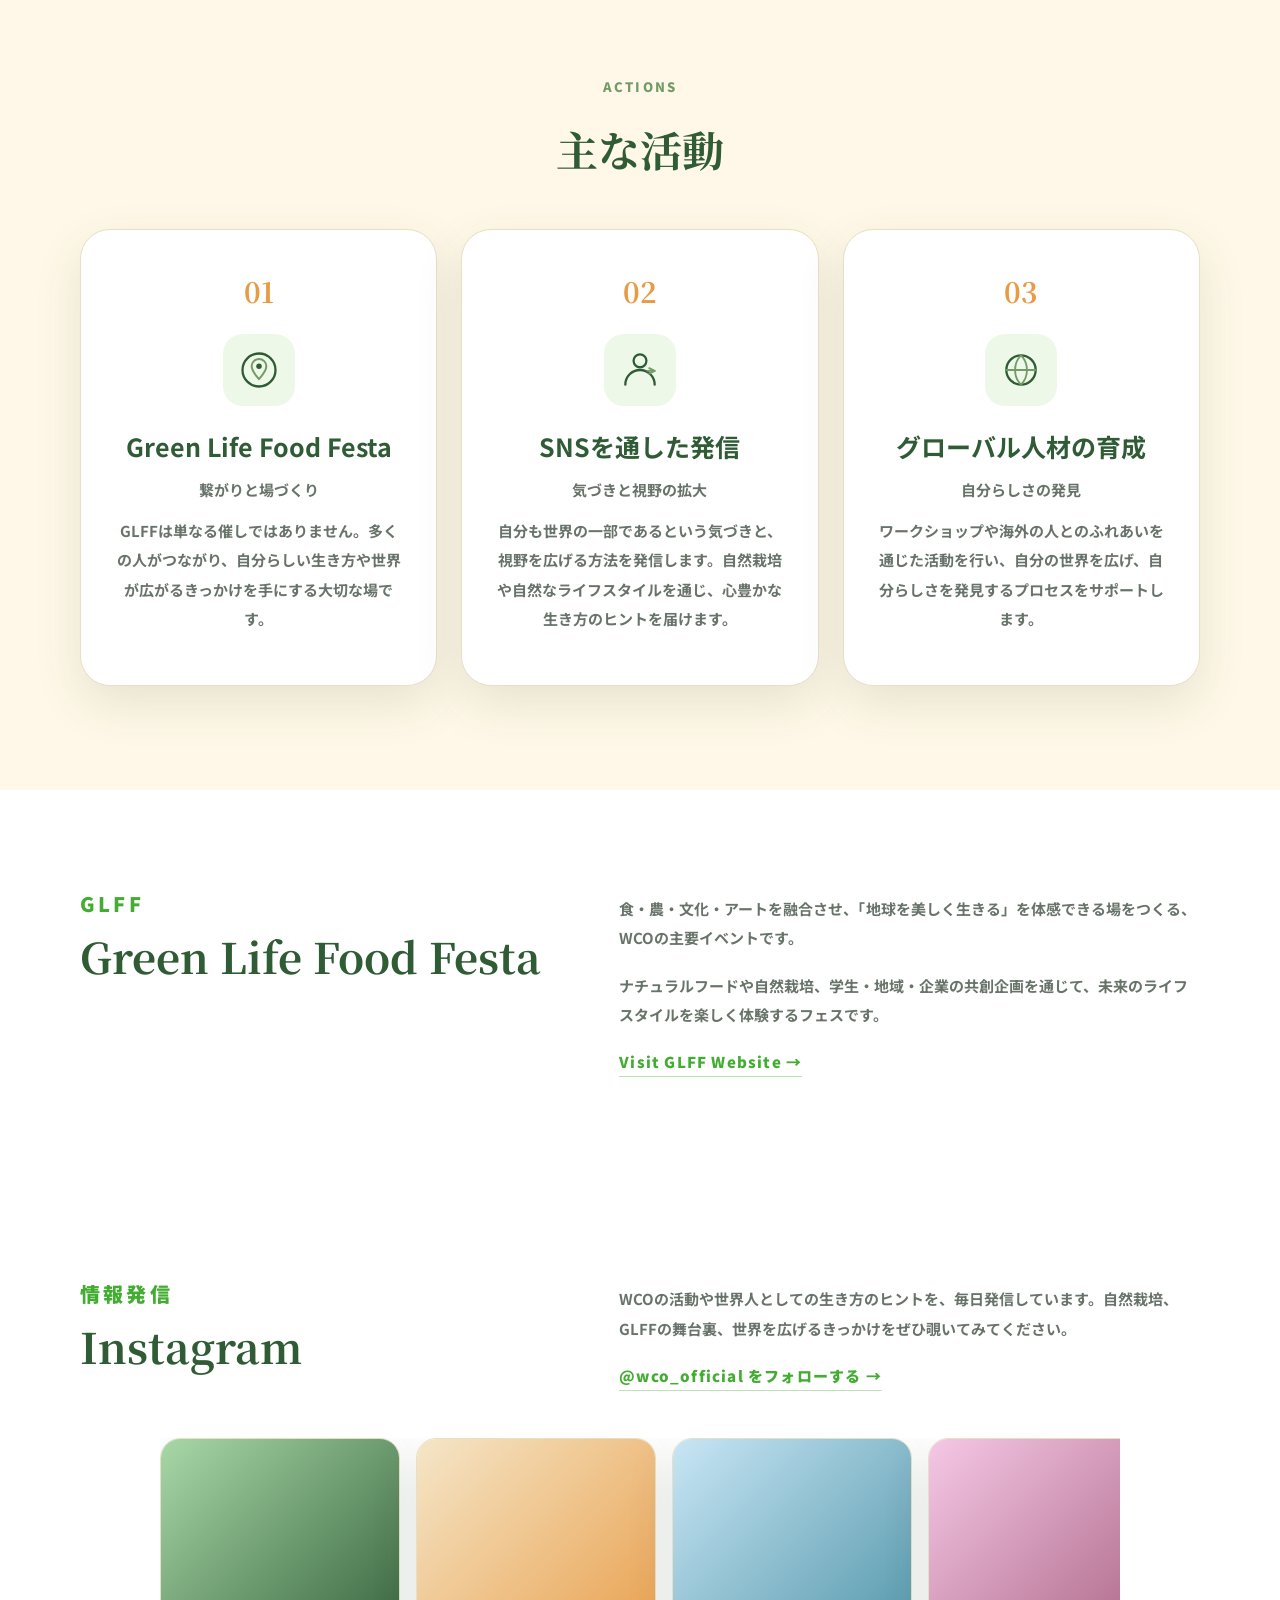
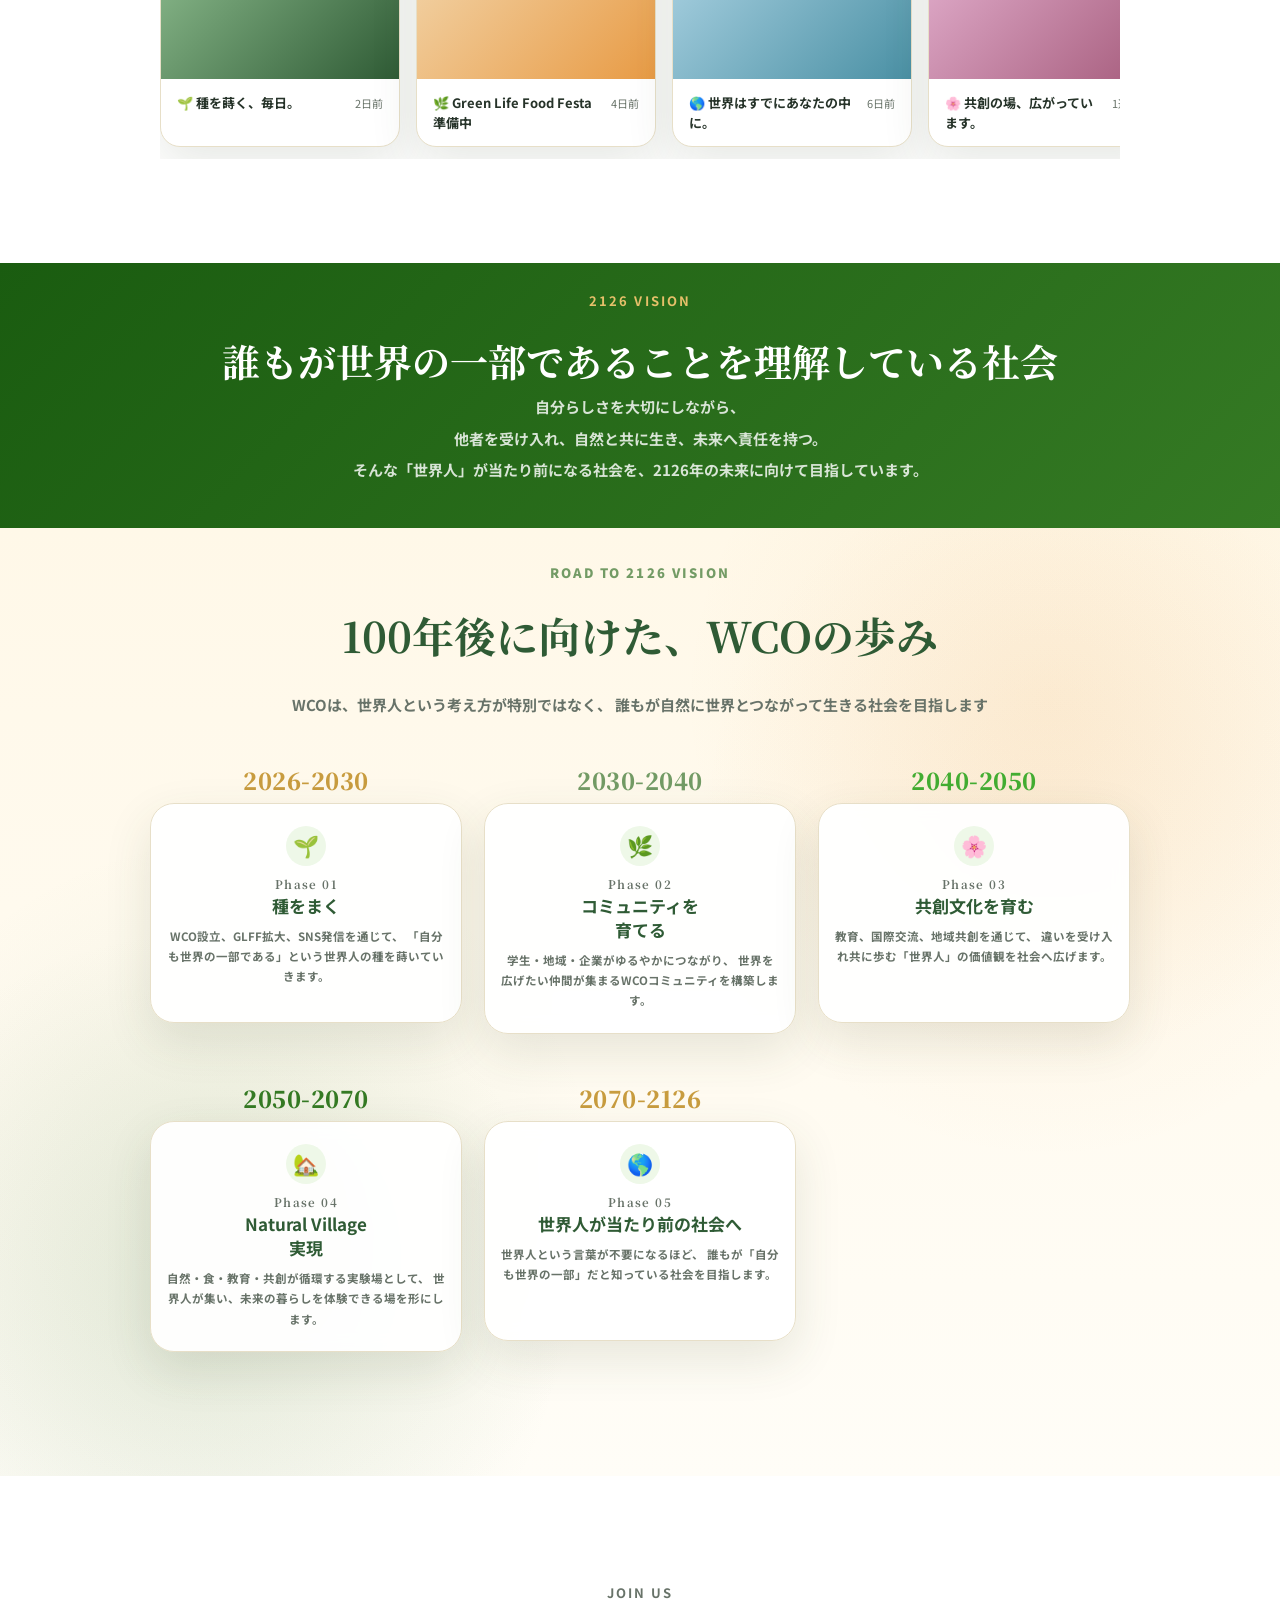
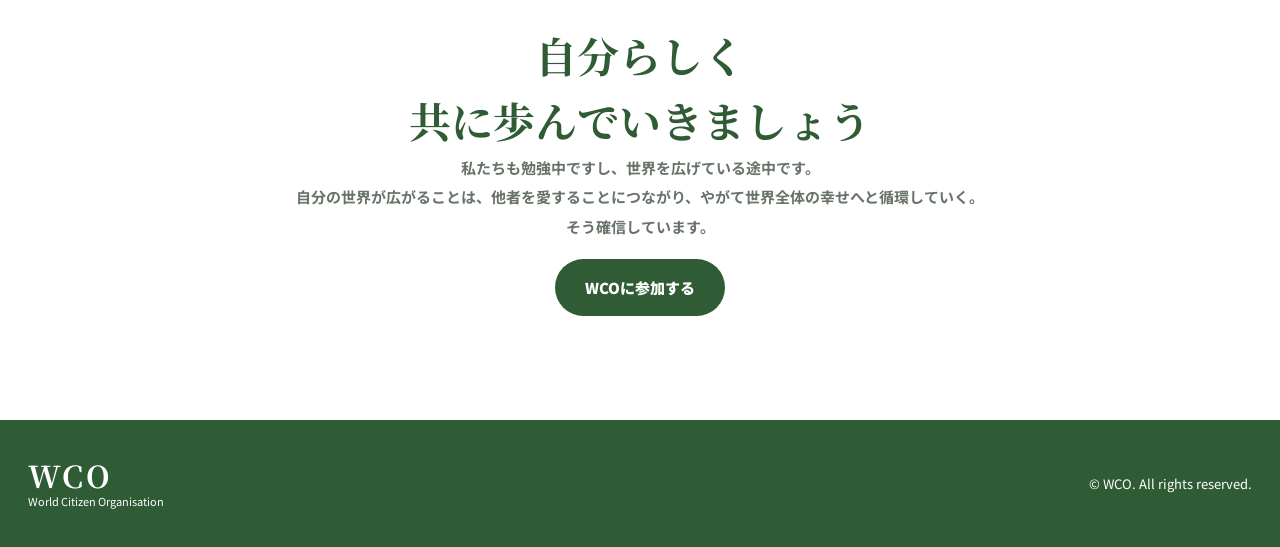
==== commit d565c0aa: "content: About WCOセクションのテキスト修正をデプロイ Co-Authored-By: Claude Sonnet 4.6 <noreply@anthropic.com>" ====
--- a/prod/index.html
+++ b/prod/index.html
@@ -33,7 +33,7 @@
 <section class="hero"><div class="hero-bg"></div><div class="hero-content"><p class="eyebrow hero-anim" style="animation-delay:.1s">World Citizen Organization</p><h1 class="hero-anim" style="animation-delay:.3s">未来を変えるのは、<br>小さな気づきから。</h1><p class="lead hero-anim" style="animation-delay:.55s">世界人としての生き方を提案し、<br>誰もが世界の一部であるという「気づき」を届ける</p><div class="hero-actions hero-anim" style="animation-delay:.75s"><a class="btn primary" href="membership.html">Join us</a><a class="btn secondary" href="#about">WCOについて</a><a class="btn secondary" href="#vision2125">100年後の未来へ</a></div></div>
 <div class="scroll-hint" aria-hidden="true"><svg viewBox="0 0 20 20" fill="none" xmlns="http://www.w3.org/2000/svg"><path d="M10 4v12M5 11l5 5 5-5" stroke="currentColor" stroke-width="2" stroke-linecap="round" stroke-linejoin="round"/></svg>SCROLL</div></section>
 
-<section id="about" class="section about"><div class="container narrow"><p class="label center fade-up">ABOUT WCO</p><h2 class="center-title fade-up" data-delay="1">「世界人」として<br>地球を美しく生きる</h2><p class="about-sub fade-up" data-delay="2">自分らしさを大切にしながら、<br>他者を受け入れ、自然と共に生きる。<br>それが、WCOの考える「世界人」としての生き方です。</p><div class="about-body text fade-up" data-delay="3"><p>WCOは世界的視野と個人の包括的な幸せを両立するため、<br>若者が中心となり、世代・業界・国境を超えて共創を目指すコミュニティです。</p></div></div></section>
+<section id="about" class="section about"><div class="container narrow"><p class="label center fade-up">ABOUT WCO</p><h2 class="center-title fade-up" data-delay="1">「世界人」として<br>地球を美しく生きる</h2><p class="about-sub fade-up" data-delay="2">自分らしさを大切にしながら、<br>他者を受け入れ、自然と共に生きる。<br>それが、WCOの考える「世界人」としての生き方。</p><div class="about-body text fade-up" data-delay="3"><p>WCOは<br>世界的視野と個人の包括的な幸せを両立するため、<br>若者が中心となり、世代・業界・国境を超えて共創を目指すコミュニティです。</p></div></div></section>
 
 <section id="mvv" class="section mvv"><div class="container"><p class="label center fade-up">VISION / MISSION</p><div class="mvv-grid">
 <article class="fade-up" data-delay="1"><span>Vision</span><h3>自分らしさが世界を幸せにする循環を</h3><p>「世界を良くしたい」と願うとき、私たちはつい外側にばかり目を向けてしまいます。しかし、世界の最小単位は「個人」です。</p><p>まずはあなた自身が幸せになり、自分らしさや得意なことに気づくこと。そして自分らしさを他者のため、社会のために発揮すること。そこから幸せの循環が始まると考えています。</p></article>
